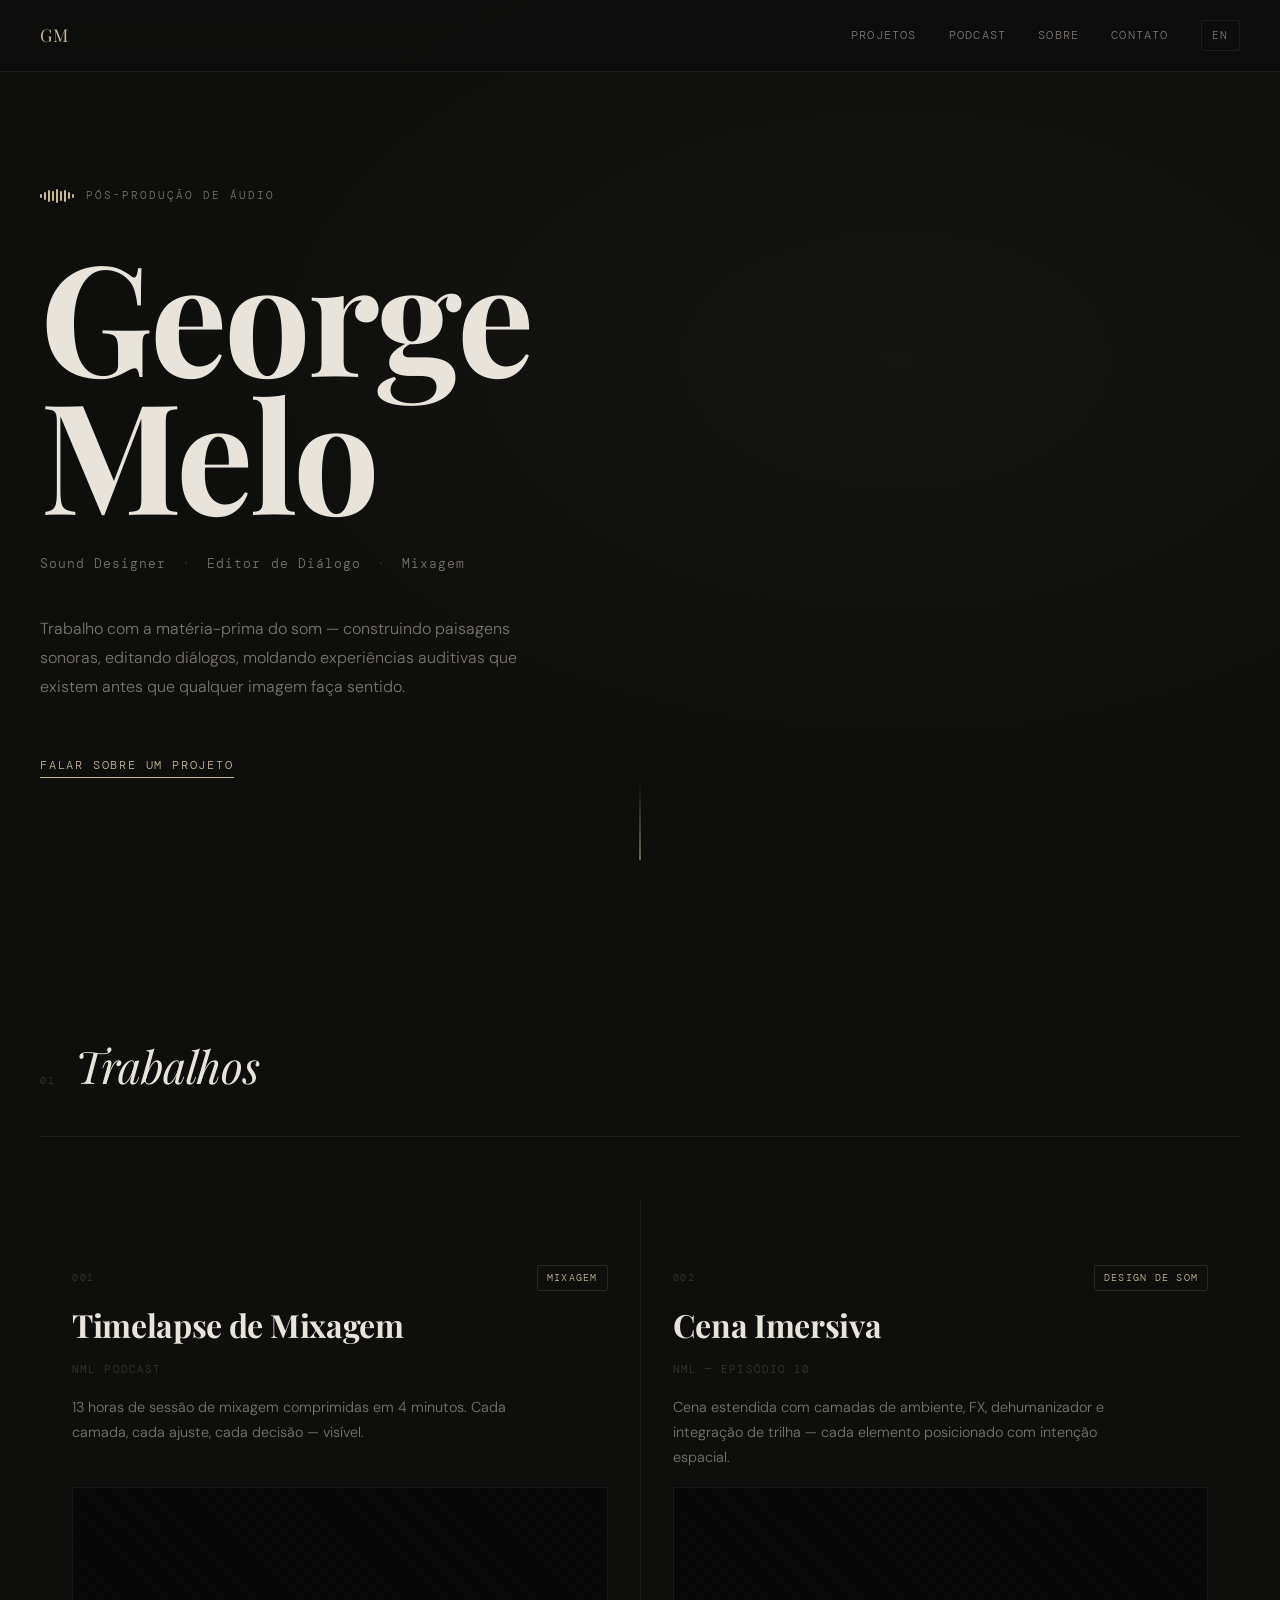
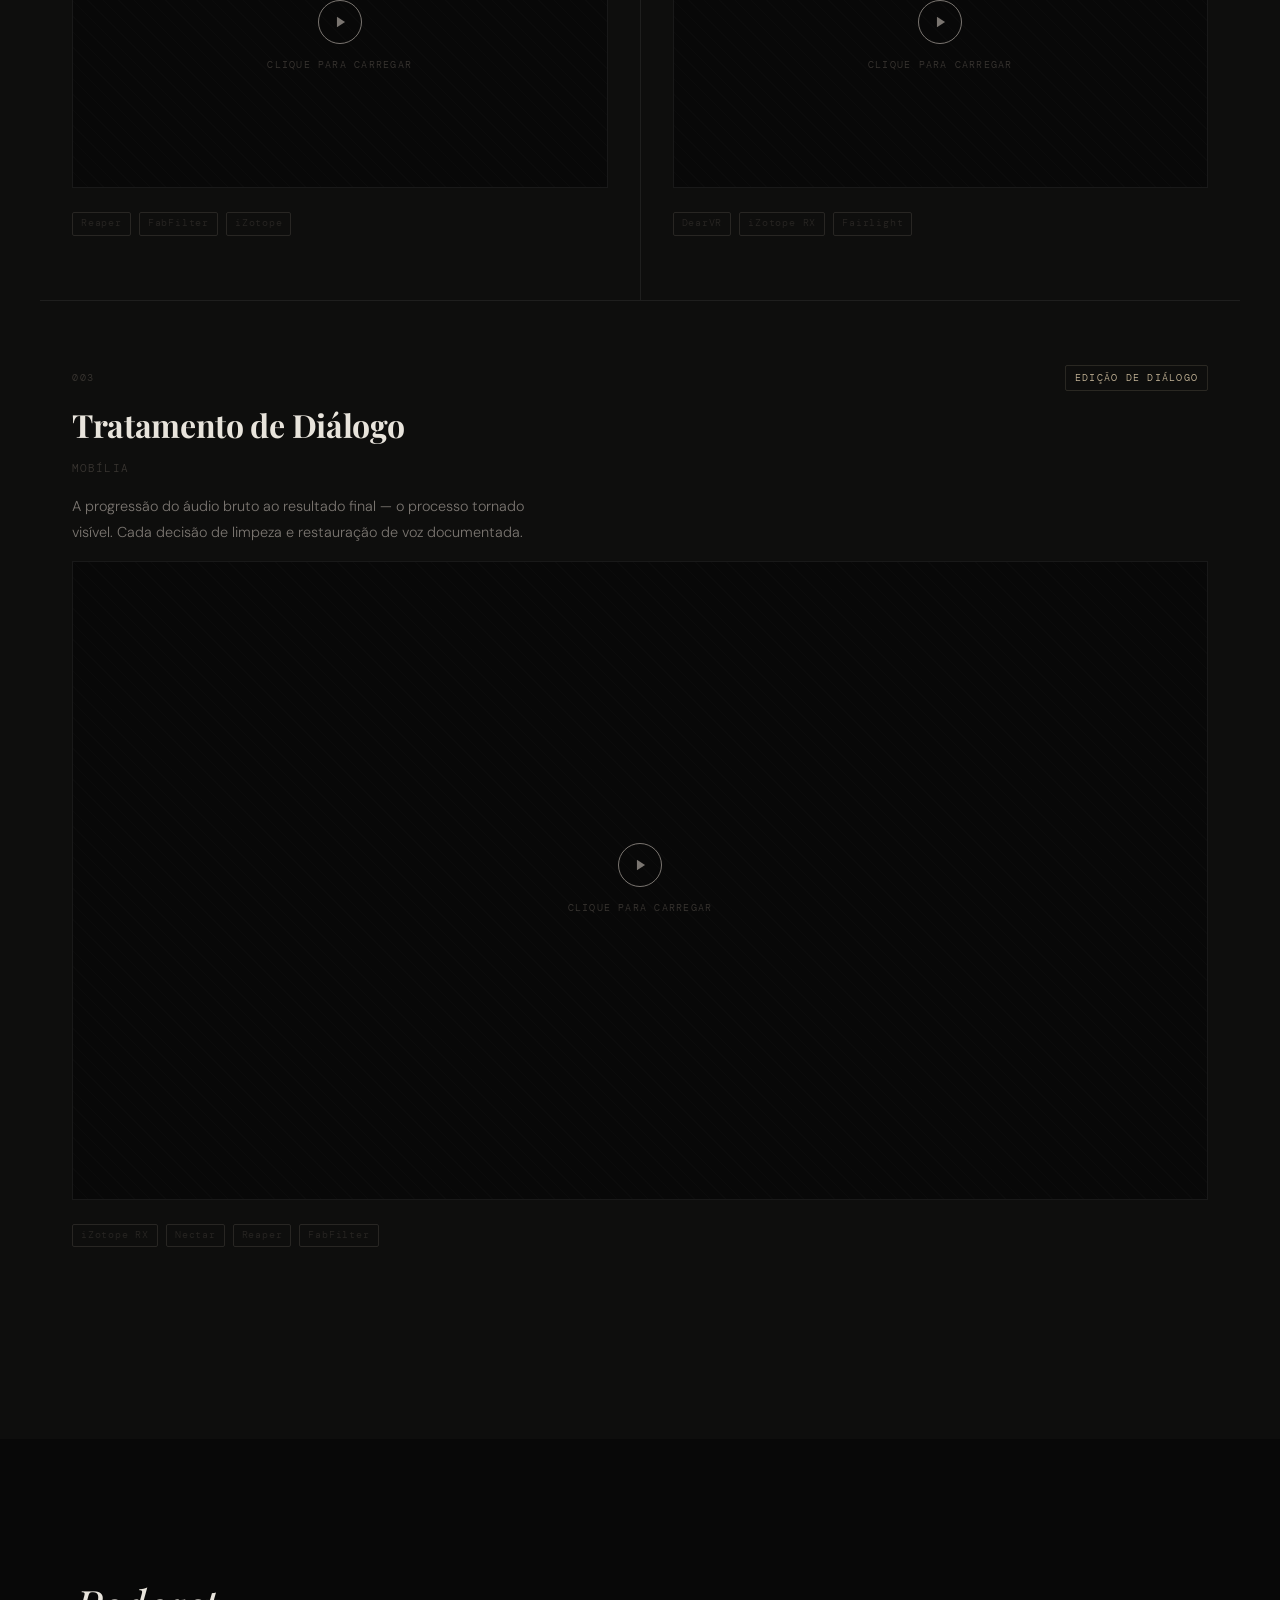
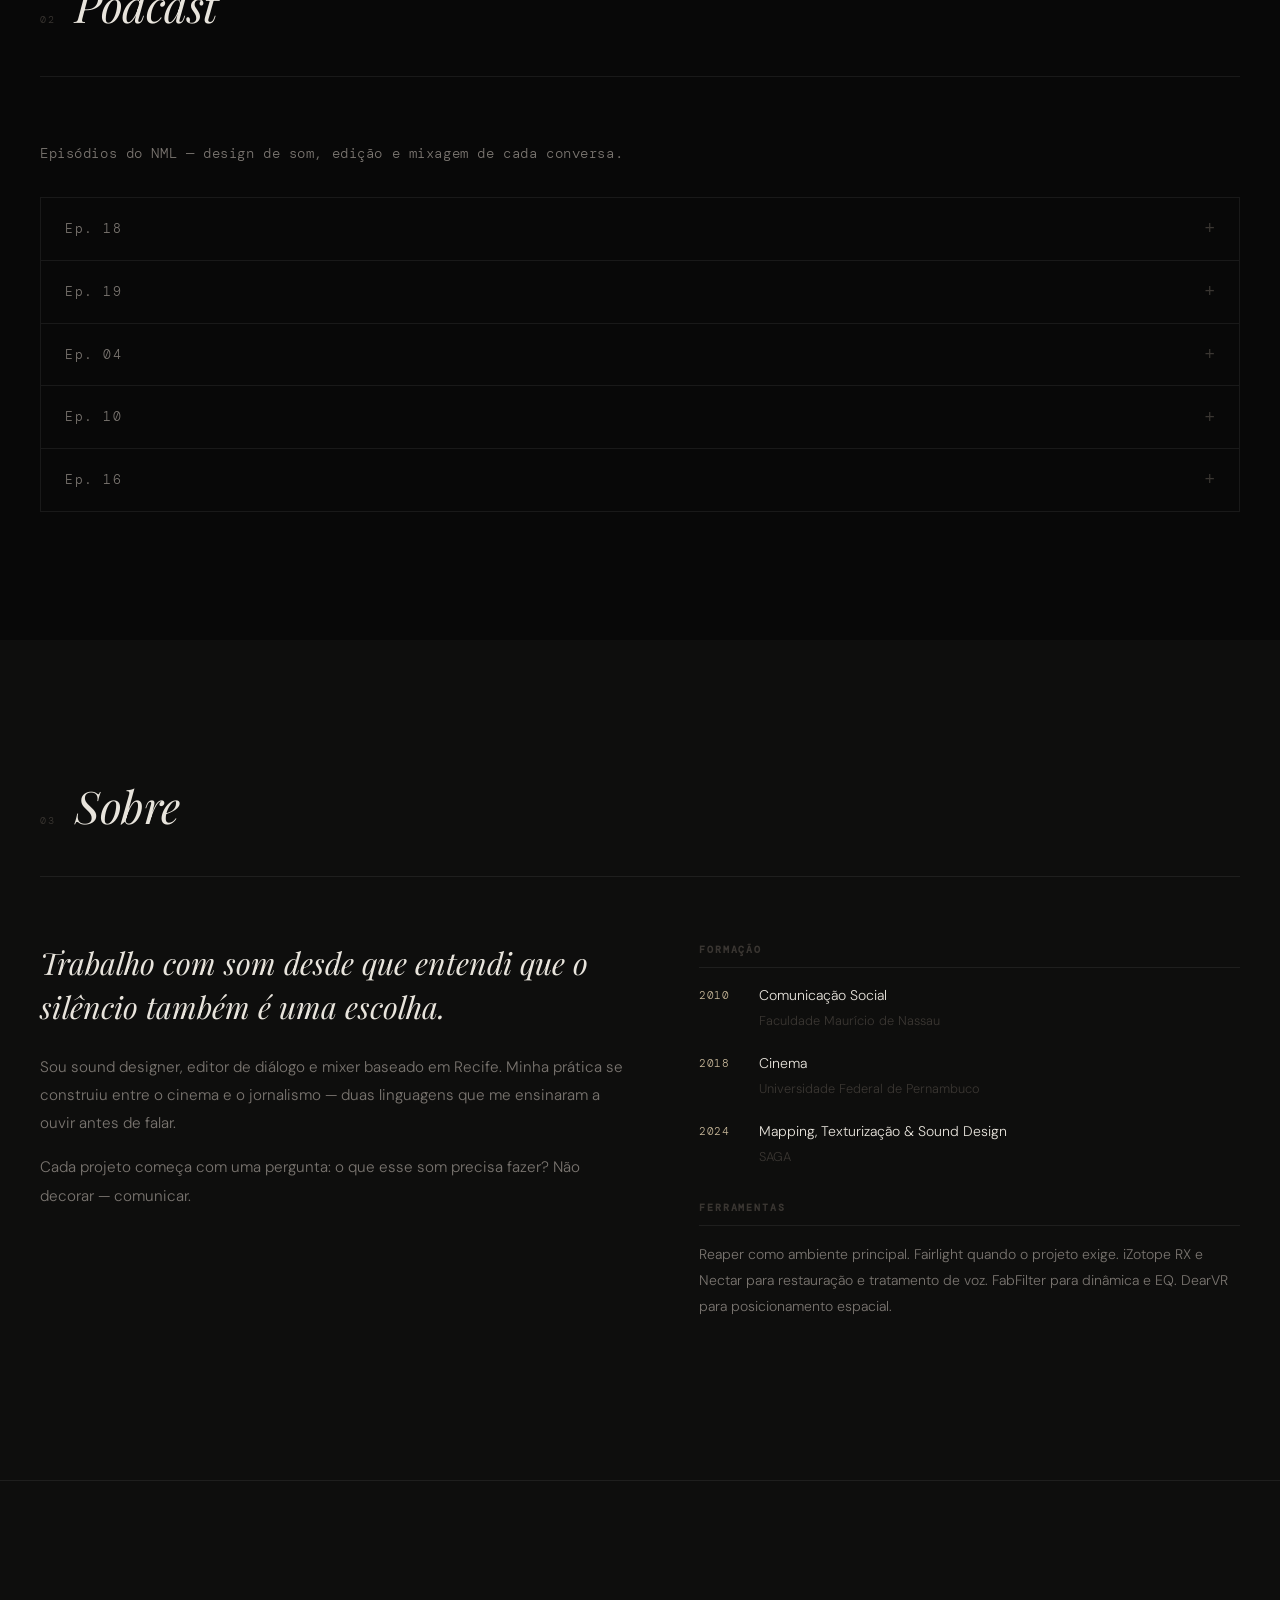
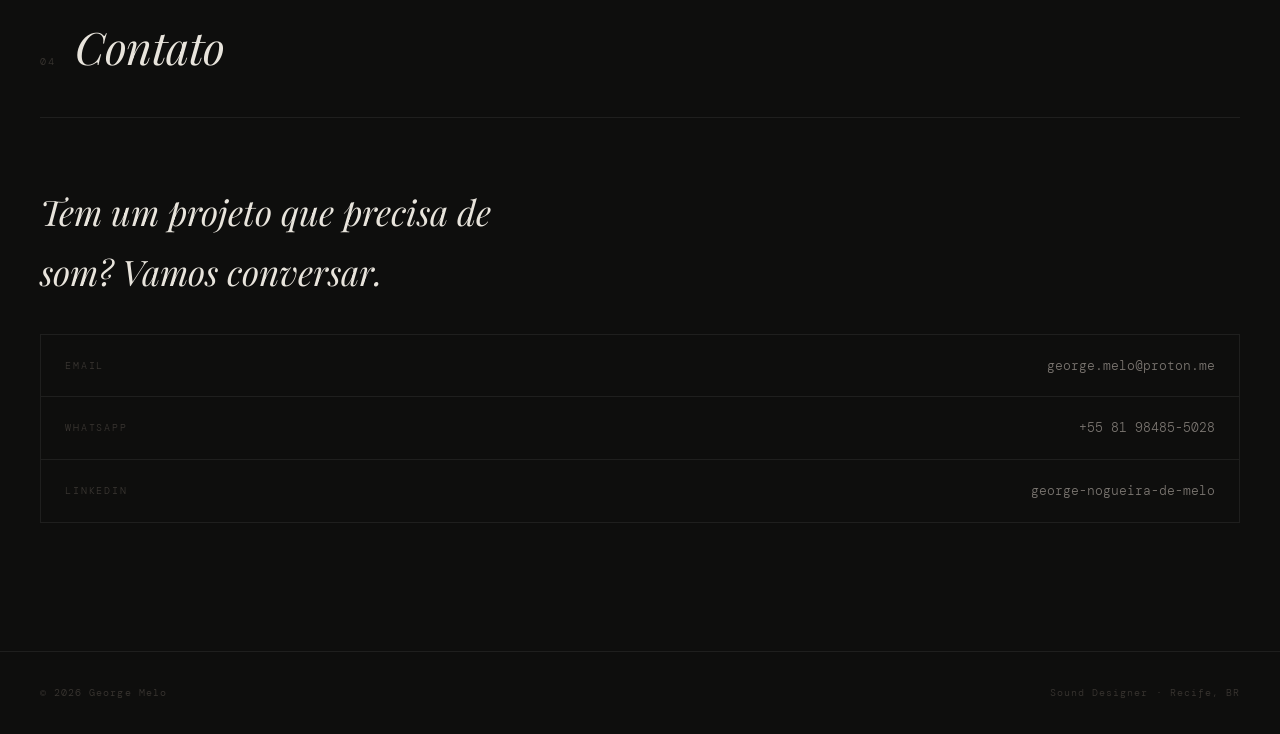
==== index.html @ 4bc76beb "Add files via upload" ====
<!DOCTYPE html>
<html lang="pt-BR">
<head>
  <meta charset="UTF-8" />
  <meta name="viewport" content="width=device-width, initial-scale=1.0" />
  <title>George Melo — Sound Designer</title>
  <meta name="description" content="George Melo — Sound Designer, Dialogue Editor & Mixer especializado em pós-produção de áudio." />
  <link rel="preconnect" href="https://fonts.googleapis.com" />
  <link rel="preconnect" href="https://fonts.gstatic.com" crossorigin />
  <link href="https://fonts.googleapis.com/css2?family=Playfair+Display:ital,wght@0,400;0,700;1,400&family=DM+Mono:wght@300;400&family=DM+Sans:ital,wght@0,300;0,400;1,300&display=swap" rel="stylesheet" />
  <link rel="stylesheet" href="styles.css" />
</head>
<body>

  <!-- NAV -->
  <nav class="nav">
    <span class="nav-logo">GM</span>
    <div class="nav-right">
      <a href="#projetos" class="nav-link" data-pt="Projetos" data-en="Work">Projetos</a>
      <a href="#podcast" class="nav-link" data-pt="Podcast" data-en="Podcast">Podcast</a>
      <a href="#sobre" class="nav-link" data-pt="Sobre" data-en="About">Sobre</a>
      <a href="#contato" class="nav-link" data-pt="Contato" data-en="Contact">Contato</a>
      <button class="lang-toggle" id="langToggle" aria-label="Toggle language">EN</button>
    </div>
  </nav>

  <!-- HERO -->
  <section class="hero">
    <div class="hero-inner">
      <div class="hero-label">
        <span class="waveform-icon" aria-hidden="true">
          <span></span><span></span><span></span><span></span><span></span><span></span><span></span><span></span><span></span>
        </span>
        <span data-pt="Pós-produção de áudio" data-en="Audio post-production">Pós-produção de áudio</span>
      </div>
      <h1 class="hero-name">George<br>Melo</h1>
      <div class="hero-roles">
        <span data-pt="Sound Designer" data-en="Sound Designer">Sound Designer</span>
        <span class="divider">·</span>
        <span data-pt="Editor de Diálogo" data-en="Dialogue Editor">Editor de Diálogo</span>
        <span class="divider">·</span>
        <span data-pt="Mixagem" data-en="Mixer">Mixagem</span>
      </div>
      <p class="hero-bio" data-pt="Trabalho com a matéria-prima do som — construindo paisagens sonoras, editando diálogos, moldando experiências auditivas que existem antes que qualquer imagem faça sentido." data-en="I work with the raw material of sound — building soundscapes, editing dialogue, shaping auditory experiences that exist before any image makes sense.">
        Trabalho com a matéria-prima do som — construindo paisagens sonoras, editando diálogos, moldando experiências auditivas que existem antes que qualquer imagem faça sentido.
      </p>
      <a href="#contato" class="hero-cta" data-pt="Falar sobre um projeto" data-en="Talk about a project">Falar sobre um projeto</a>
    </div>
    <div class="hero-scroll-hint" aria-hidden="true">
      <span class="scroll-line"></span>
    </div>
  </section>

  <!-- PROJECTS -->
  <section class="section" id="projetos">
    <div class="section-header">
      <span class="section-num">01</span>
      <h2 class="section-title" data-pt="Trabalhos" data-en="Work">Trabalhos</h2>
    </div>

    <div class="projects-grid">

      <!-- Project 1 -->
      <article class="project">
        <div class="project-meta">
          <span class="project-index">001</span>
          <span class="project-tag" data-pt="Mixagem" data-en="Mixing">Mixagem</span>
        </div>
        <h3 class="project-title" data-pt="Timelapse de Mixagem" data-en="Mixing Timelapse">Timelapse de Mixagem</h3>
        <p class="project-client">NML Podcast</p>
        <p class="project-desc" data-pt="13 horas de sessão de mixagem comprimidas em 4 minutos. Cada camada, cada ajuste, cada decisão — visível." data-en="13 hours of a mixing session compressed into 4 minutes. Every layer, every adjustment, every decision — visible.">
          13 horas de sessão de mixagem comprimidas em 4 minutos. Cada camada, cada ajuste, cada decisão — visível.
        </p>
        <div class="video-trigger" data-src="https://player.vimeo.com/video/989617160?autoplay=1">
          <div class="video-thumb-placeholder">
            <div class="play-icon" aria-label="Reproduzir vídeo">
              <svg viewBox="0 0 24 24" fill="none" xmlns="http://www.w3.org/2000/svg"><polygon points="5,3 19,12 5,21" fill="currentColor"/></svg>
            </div>
            <span class="video-hint" data-pt="Clique para carregar" data-en="Click to load">Clique para carregar</span>
          </div>
        </div>
        <div class="video-embed hidden">
          <iframe src="" width="100%" height="100%" frameborder="0" allow="autoplay; fullscreen; picture-in-picture" allowfullscreen title="Timelapse de Mixagem — NML Podcast"></iframe>
        </div>
        <div class="project-tools">
          <span>Reaper</span><span>FabFilter</span><span>iZotope</span>
        </div>
      </article>

      <!-- Project 2 -->
      <article class="project">
        <div class="project-meta">
          <span class="project-index">002</span>
          <span class="project-tag" data-pt="Design de Som" data-en="Sound Design">Design de Som</span>
        </div>
        <h3 class="project-title" data-pt="Cena Imersiva" data-en="Immersive Scene">Cena Imersiva</h3>
        <p class="project-client">NML — Episódio 10</p>
        <p class="project-desc" data-pt="Cena estendida com camadas de ambiente, FX, dehumanizador e integração de trilha — cada elemento posicionado com intenção espacial." data-en="Extended scene with layers of ambience, FX, dehumanizer and score integration — each element positioned with spatial intention.">
          Cena estendida com camadas de ambiente, FX, dehumanizador e integração de trilha — cada elemento posicionado com intenção espacial.
        </p>
        <div class="video-trigger" data-src="https://player.vimeo.com/video/1186978144?autoplay=1">
          <div class="video-thumb-placeholder">
            <div class="play-icon" aria-label="Reproduzir vídeo">
              <svg viewBox="0 0 24 24" fill="none" xmlns="http://www.w3.org/2000/svg"><polygon points="5,3 19,12 5,21" fill="currentColor"/></svg>
            </div>
            <span class="video-hint" data-pt="Clique para carregar" data-en="Click to load">Clique para carregar</span>
          </div>
        </div>
        <div class="video-embed hidden">
          <iframe src="" width="100%" height="100%" frameborder="0" allow="autoplay; fullscreen; picture-in-picture" allowfullscreen title="Cena Imersiva — NML Ep. 10"></iframe>
        </div>
        <div class="project-tools">
          <span>DearVR</span><span>iZotope RX</span><span>Fairlight</span>
        </div>
      </article>

      <!-- Project 3 -->
      <article class="project project--wide">
        <div class="project-meta">
          <span class="project-index">003</span>
          <span class="project-tag" data-pt="Edição de Diálogo" data-en="Dialogue Editing">Edição de Diálogo</span>
        </div>
        <h3 class="project-title" data-pt="Tratamento de Diálogo" data-en="Dialogue Treatment">Tratamento de Diálogo</h3>
        <p class="project-client">Mobília</p>
        <p class="project-desc" data-pt="A progressão do áudio bruto ao resultado final — o processo tornado visível. Cada decisão de limpeza e restauração de voz documentada." data-en="The progression from raw audio to the final result — the process made visible. Every cleaning and voice restoration decision documented.">
          A progressão do áudio bruto ao resultado final — o processo tornado visível. Cada decisão de limpeza e restauração de voz documentada.
        </p>
        <div class="video-trigger" data-src="https://player.vimeo.com/video/1186978139?autoplay=1">
          <div class="video-thumb-placeholder">
            <div class="play-icon" aria-label="Reproduzir vídeo">
              <svg viewBox="0 0 24 24" fill="none" xmlns="http://www.w3.org/2000/svg"><polygon points="5,3 19,12 5,21" fill="currentColor"/></svg>
            </div>
            <span class="video-hint" data-pt="Clique para carregar" data-en="Click to load">Clique para carregar</span>
          </div>
        </div>
        <div class="video-embed hidden">
          <iframe src="" width="100%" height="100%" frameborder="0" allow="autoplay; fullscreen; picture-in-picture" allowfullscreen title="Tratamento de Diálogo — Mobília"></iframe>
        </div>
        <div class="project-tools">
          <span>iZotope RX</span><span>Nectar</span><span>Reaper</span><span>FabFilter</span>
        </div>
      </article>

    </div>
  </section>

  <!-- PODCAST -->
  <section class="section section--dark" id="podcast">
    <div class="section-header">
      <span class="section-num">02</span>
      <h2 class="section-title" data-pt="Podcast" data-en="Podcast">Podcast</h2>
    </div>
    <p class="section-intro" data-pt="Episódios do NML — design de som, edição e mixagem de cada conversa." data-en="NML episodes — sound design, editing and mixing of each conversation.">
      Episódios do NML — design de som, edição e mixagem de cada conversa.
    </p>

    <div class="podcast-list">

      <div class="podcast-item">
        <div class="podcast-header" aria-expanded="false" role="button" tabindex="0">
          <div class="podcast-info">
            <span class="podcast-num">Ep. 18</span>
            <span class="podcast-arrow" aria-hidden="true">+</span>
          </div>
        </div>
        <div class="podcast-player" aria-hidden="true">
          <iframe style="border-radius:12px" src="https://open.spotify.com/embed/episode/7v37Azx0YZOzwY3ZMUkgqJ" width="100%" height="152" frameBorder="0" allowfullscreen="" allow="autoplay; clipboard-write; encrypted-media; fullscreen; picture-in-picture" loading="lazy"></iframe>
        </div>
      </div>

      <div class="podcast-item">
        <div class="podcast-header" aria-expanded="false" role="button" tabindex="0">
          <div class="podcast-info">
            <span class="podcast-num">Ep. 19</span>
            <span class="podcast-arrow" aria-hidden="true">+</span>
          </div>
        </div>
        <div class="podcast-player" aria-hidden="true">
          <iframe style="border-radius:12px" src="https://open.spotify.com/embed/episode/5BUpVxiwVRlsMdhxe8S7I6" width="100%" height="152" frameBorder="0" allowfullscreen="" allow="autoplay; clipboard-write; encrypted-media; fullscreen; picture-in-picture" loading="lazy"></iframe>
        </div>
      </div>

      <div class="podcast-item">
        <div class="podcast-header" aria-expanded="false" role="button" tabindex="0">
          <div class="podcast-info">
            <span class="podcast-num">Ep. 04</span>
            <span class="podcast-arrow" aria-hidden="true">+</span>
          </div>
        </div>
        <div class="podcast-player" aria-hidden="true">
          <iframe style="border-radius:12px" src="https://open.spotify.com/embed/episode/6XPq3MjhQQ6Ggx3zyJfv5a" width="100%" height="152" frameBorder="0" allowfullscreen="" allow="autoplay; clipboard-write; encrypted-media; fullscreen; picture-in-picture" loading="lazy"></iframe>
        </div>
      </div>

      <div class="podcast-item">
        <div class="podcast-header" aria-expanded="false" role="button" tabindex="0">
          <div class="podcast-info">
            <span class="podcast-num">Ep. 10</span>
            <span class="podcast-arrow" aria-hidden="true">+</span>
          </div>
        </div>
        <div class="podcast-player" aria-hidden="true">
          <iframe style="border-radius:12px" src="https://open.spotify.com/embed/episode/1GruVCiB3ov61nTpC6R1aq" width="100%" height="152" frameBorder="0" allowfullscreen="" allow="autoplay; clipboard-write; encrypted-media; fullscreen; picture-in-picture" loading="lazy"></iframe>
        </div>
      </div>

      <div class="podcast-item">
        <div class="podcast-header" aria-expanded="false" role="button" tabindex="0">
          <div class="podcast-info">
            <span class="podcast-num">Ep. 16</span>
            <span class="podcast-arrow" aria-hidden="true">+</span>
          </div>
        </div>
        <div class="podcast-player" aria-hidden="true">
          <iframe style="border-radius:12px" src="https://open.spotify.com/embed/episode/0O3COQrmfVcECfe2mvMOZe" width="100%" height="152" frameBorder="0" allowfullscreen="" allow="autoplay; clipboard-write; encrypted-media; fullscreen; picture-in-picture" loading="lazy"></iframe>
        </div>
      </div>

    </div>
  </section>

  <!-- ABOUT -->
  <section class="section" id="sobre">
    <div class="section-header">
      <span class="section-num">03</span>
      <h2 class="section-title" data-pt="Sobre" data-en="About">Sobre</h2>
    </div>

    <div class="about-grid">
      <div class="about-text">
        <p class="about-lead" data-pt="Trabalho com som desde que entendi que o silêncio também é uma escolha." data-en="I've worked with sound since I understood that silence is also a choice.">
          Trabalho com som desde que entendi que o silêncio também é uma escolha.
        </p>
        <p data-pt="Sou sound designer, editor de diálogo e mixer baseado em Recife. Minha prática se construiu entre o cinema e o jornalismo — duas linguagens que me ensinaram a ouvir antes de falar." data-en="I'm a sound designer, dialogue editor and mixer based in Recife. My practice was built between cinema and journalism — two languages that taught me to listen before speaking.">
          Sou sound designer, editor de diálogo e mixer baseado em Recife. Minha prática se construiu entre o cinema e o jornalismo — duas linguagens que me ensinaram a ouvir antes de falar.
        </p>
        <p data-pt="Cada projeto começa com uma pergunta: o que esse som precisa fazer? Não decorar — comunicar." data-en="Every project starts with a question: what does this sound need to do? Not decorate — communicate.">
          Cada projeto começa com uma pergunta: o que esse som precisa fazer? Não decorar — comunicar.
        </p>
      </div>

      <div class="about-details">
        <div class="about-block">
          <h4 class="about-block-title" data-pt="Formação" data-en="Education">Formação</h4>
          <ul class="edu-list">
            <li>
              <span class="edu-year">2010</span>
              <span>
                <span data-pt="Comunicação Social" data-en="Social Communication">Comunicação Social</span><br>
                <span class="edu-school">Faculdade Maurício de Nassau</span>
              </span>
            </li>
            <li>
              <span class="edu-year">2018</span>
              <span>
                <span data-pt="Cinema" data-en="Cinema">Cinema</span><br>
                <span class="edu-school">Universidade Federal de Pernambuco</span>
              </span>
            </li>
            <li>
              <span class="edu-year">2024</span>
              <span>
                <span data-pt="Mapping, Texturização & Sound Design" data-en="Mapping, Texturing & Sound Design">Mapping, Texturização & Sound Design</span><br>
                <span class="edu-school">SAGA</span>
              </span>
            </li>
          </ul>
        </div>

        <div class="about-block">
          <h4 class="about-block-title" data-pt="Ferramentas" data-en="Tools">Ferramentas</h4>
          <div class="tools-prose" data-pt="Reaper como ambiente principal. Fairlight quando o projeto exige. iZotope RX e Nectar para restauração e tratamento de voz. FabFilter para dinâmica e EQ. DearVR para posicionamento espacial." data-en="Reaper as primary environment. Fairlight when the project demands it. iZotope RX and Nectar for restoration and voice treatment. FabFilter for dynamics and EQ. DearVR for spatial positioning.">
            Reaper como ambiente principal. Fairlight quando o projeto exige. iZotope RX e Nectar para restauração e tratamento de voz. FabFilter para dinâmica e EQ. DearVR para posicionamento espacial.
          </div>
        </div>
      </div>
    </div>
  </section>

  <!-- CONTACT -->
  <section class="section section--contact" id="contato">
    <div class="section-header">
      <span class="section-num">04</span>
      <h2 class="section-title" data-pt="Contato" data-en="Contact">Contato</h2>
    </div>

    <div class="contact-inner">
      <p class="contact-lead" data-pt="Tem um projeto que precisa de som? Vamos conversar." data-en="Have a project that needs sound? Let's talk.">
        Tem um projeto que precisa de som? Vamos conversar.
      </p>

      <div class="contact-links">
        <a href="mailto:george.melo@proton.me" class="contact-link">
          <span class="contact-link-label" data-pt="Email" data-en="Email">Email</span>
          <span class="contact-link-value">george.melo@proton.me</span>
        </a>
        <a href="https://wa.me/5581984855028" target="_blank" rel="noopener" class="contact-link contact-link--wa">
          <span class="contact-link-label">WhatsApp</span>
          <span class="contact-link-value">+55 81 98485-5028</span>
        </a>
        <a href="https://www.linkedin.com/in/george-nogueira-de-melo-1a5a78235" target="_blank" rel="noopener" class="contact-link">
          <span class="contact-link-label">LinkedIn</span>
          <span class="contact-link-value">george-nogueira-de-melo</span>
        </a>
      </div>
    </div>
  </section>

  <footer class="footer">
    <span>© <span id="year"></span> George Melo</span>
    <span data-pt="Sound Designer · Recife, BR" data-en="Sound Designer · Recife, BR">Sound Designer · Recife, BR</span>
  </footer>

  <script src="script.js"></script>
</body>
</html>
---- styles.css ----
/* ============================
   CSS VARIABLES & RESET
   ============================ */

:root {
  --bg: #0e0e0d;
  --bg-dark: #080808;
  --surface: #141413;
  --border: rgba(255, 255, 255, 0.07);
  --text: #e8e4dc;
  --text-muted: #7a7570;
  --text-faint: #3a3632;
  --accent: #c8b89a;
  --accent-dim: rgba(200, 184, 154, 0.15);
  --font-display: 'Playfair Display', Georgia, serif;
  --font-body: 'DM Sans', sans-serif;
  --font-mono: 'DM Mono', monospace;
  --space-xs: 0.5rem;
  --space-sm: 1rem;
  --space-md: 2rem;
  --space-lg: 4rem;
  --space-xl: 8rem;
  --max-w: 1200px;
  --ease: cubic-bezier(0.25, 0.46, 0.45, 0.94);
}

*, *::before, *::after {
  box-sizing: border-box;
  margin: 0;
  padding: 0;
}

html {
  scroll-behavior: smooth;
  font-size: 16px;
}

body {
  background-color: var(--bg);
  color: var(--text);
  font-family: var(--font-body);
  font-weight: 300;
  line-height: 1.7;
  -webkit-font-smoothing: antialiased;
  overflow-x: hidden;
}

img { max-width: 100%; display: block; }
a { text-decoration: none; color: inherit; }
ul { list-style: none; }
button { cursor: pointer; background: none; border: none; font: inherit; color: inherit; }

/* ============================
   ANIMATIONS
   ============================ */

@keyframes fadeUp {
  from { opacity: 0; transform: translateY(24px); }
  to   { opacity: 1; transform: translateY(0); }
}

@keyframes pulse {
  0%, 100% { transform: scaleY(0.3); }
  50%       { transform: scaleY(1); }
}

@keyframes lineGrow {
  from { height: 0; }
  to   { height: 80px; }
}

/* ============================
   NAV
   ============================ */

.nav {
  position: fixed;
  top: 0;
  left: 0;
  right: 0;
  z-index: 100;
  display: flex;
  align-items: center;
  justify-content: space-between;
  padding: 1.25rem 2.5rem;
  background: rgba(14, 14, 13, 0.85);
  backdrop-filter: blur(12px);
  border-bottom: 1px solid var(--border);
  transition: all 0.3s var(--ease);
}

.nav-logo {
  font-family: var(--font-display);
  font-size: 1.1rem;
  letter-spacing: 0.05em;
  color: var(--accent);
}

.nav-right {
  display: flex;
  align-items: center;
  gap: 2rem;
}

.nav-link {
  font-family: var(--font-mono);
  font-size: 0.75rem;
  letter-spacing: 0.1em;
  text-transform: uppercase;
  color: var(--text-muted);
  transition: color 0.25s var(--ease);
}

.nav-link:hover {
  color: var(--text);
}

.lang-toggle {
  font-family: var(--font-mono);
  font-size: 0.7rem;
  letter-spacing: 0.12em;
  text-transform: uppercase;
  color: var(--text-muted);
  border: 1px solid var(--border);
  padding: 0.3rem 0.65rem;
  border-radius: 2px;
  transition: all 0.25s var(--ease);
}

.lang-toggle:hover {
  color: var(--accent);
  border-color: var(--accent);
}

/* ============================
   HERO
   ============================ */

.hero {
  min-height: 100vh;
  display: flex;
  flex-direction: column;
  justify-content: center;
  padding: 8rem 2.5rem 4rem;
  position: relative;
  overflow: hidden;
}

.hero::before {
  content: '';
  position: absolute;
  top: 0; left: 0; right: 0; bottom: 0;
  background: radial-gradient(ellipse at 70% 40%, rgba(200, 184, 154, 0.04) 0%, transparent 60%);
  pointer-events: none;
}

.hero-inner {
  max-width: var(--max-w);
  margin: 0 auto;
  width: 100%;
  animation: fadeUp 0.9s var(--ease) both;
}

.hero-label {
  display: flex;
  align-items: center;
  gap: 0.75rem;
  font-family: var(--font-mono);
  font-size: 0.7rem;
  letter-spacing: 0.18em;
  text-transform: uppercase;
  color: var(--text-muted);
  margin-bottom: 2.5rem;
  animation: fadeUp 0.9s var(--ease) 0.1s both;
}

/* Waveform decoration */
.waveform-icon {
  display: flex;
  align-items: center;
  gap: 2px;
  height: 14px;
}

.waveform-icon span {
  display: block;
  width: 2px;
  background: var(--accent);
  border-radius: 1px;
  animation: pulse 1.6s ease-in-out infinite;
}
.waveform-icon span:nth-child(1) { height: 4px;  animation-delay: 0s; }
.waveform-icon span:nth-child(2) { height: 8px;  animation-delay: 0.15s; }
.waveform-icon span:nth-child(3) { height: 12px; animation-delay: 0.3s; }
.waveform-icon span:nth-child(4) { height: 10px; animation-delay: 0.45s; }
.waveform-icon span:nth-child(5) { height: 14px; animation-delay: 0.6s; }
.waveform-icon span:nth-child(6) { height: 10px; animation-delay: 0.75s; }
.waveform-icon span:nth-child(7) { height: 12px; animation-delay: 0.9s; }
.waveform-icon span:nth-child(8) { height: 7px;  animation-delay: 1.05s; }
.waveform-icon span:nth-child(9) { height: 4px;  animation-delay: 1.2s; }

.hero-name {
  font-family: var(--font-display);
  font-size: clamp(4rem, 12vw, 10rem);
  font-weight: 700;
  line-height: 0.9;
  letter-spacing: -0.02em;
  color: var(--text);
  margin-bottom: 2rem;
  animation: fadeUp 0.9s var(--ease) 0.2s both;
}

.hero-roles {
  display: flex;
  align-items: center;
  flex-wrap: wrap;
  gap: 0.5rem 1rem;
  font-family: var(--font-mono);
  font-size: 0.8rem;
  letter-spacing: 0.08em;
  color: var(--text-muted);
  margin-bottom: 2.5rem;
  animation: fadeUp 0.9s var(--ease) 0.35s both;
}

.divider {
  color: var(--text-faint);
}

.hero-bio {
  max-width: 520px;
  font-size: 1rem;
  color: var(--text-muted);
  line-height: 1.8;
  margin-bottom: 3rem;
  animation: fadeUp 0.9s var(--ease) 0.45s both;
}

.hero-cta {
  display: inline-block;
  font-family: var(--font-mono);
  font-size: 0.75rem;
  letter-spacing: 0.15em;
  text-transform: uppercase;
  color: var(--accent);
  border-bottom: 1px solid var(--accent);
  padding-bottom: 2px;
  transition: opacity 0.25s var(--ease);
  animation: fadeUp 0.9s var(--ease) 0.55s both;
}

.hero-cta:hover {
  opacity: 0.65;
}

.hero-scroll-hint {
  position: absolute;
  bottom: 2.5rem;
  left: 50%;
  transform: translateX(-50%);
  display: flex;
  justify-content: center;
}

.scroll-line {
  display: block;
  width: 1px;
  background: linear-gradient(to bottom, transparent, var(--accent));
  animation: lineGrow 1.2s var(--ease) 1s both;
}

/* ============================
   SECTION BASE
   ============================ */

.section {
  padding: var(--space-xl) 2.5rem;
  max-width: calc(var(--max-w) + 5rem);
  margin: 0 auto;
}

.section--dark {
  background: var(--bg-dark);
  max-width: 100%;
  padding: var(--space-xl) 2.5rem;
}

.section--dark > * {
  max-width: var(--max-w);
  margin-left: auto;
  margin-right: auto;
}

.section--dark .section-header,
.section--dark .section-intro,
.section--dark .podcast-list {
  max-width: var(--max-w);
  margin-left: auto;
  margin-right: auto;
}

.section-header {
  display: flex;
  align-items: baseline;
  gap: 1.25rem;
  margin-bottom: var(--space-lg);
  border-bottom: 1px solid var(--border);
  padding-bottom: var(--space-md);
}

.section-num {
  font-family: var(--font-mono);
  font-size: 0.65rem;
  color: var(--text-faint);
  letter-spacing: 0.15em;
}

.section-title {
  font-family: var(--font-display);
  font-size: clamp(1.8rem, 4vw, 2.8rem);
  font-weight: 400;
  font-style: italic;
  letter-spacing: -0.01em;
}

.section-intro {
  font-size: 0.9rem;
  color: var(--text-muted);
  margin-bottom: var(--space-md);
  font-family: var(--font-mono);
  letter-spacing: 0.04em;
}

/* ============================
   PROJECTS
   ============================ */

.projects-grid {
  display: grid;
  grid-template-columns: 1fr 1fr;
  gap: 1px;
  background: var(--border);
}

.project {
  background: var(--bg);
  padding: var(--space-lg) var(--space-md);
  display: flex;
  flex-direction: column;
  gap: 1rem;
  transition: background 0.3s var(--ease);
}

.project:hover {
  background: var(--surface);
}

.project--wide {
  grid-column: 1 / -1;
}

.project-meta {
  display: flex;
  align-items: center;
  justify-content: space-between;
}

.project-index {
  font-family: var(--font-mono);
  font-size: 0.65rem;
  color: var(--text-faint);
  letter-spacing: 0.15em;
}

.project-tag {
  font-family: var(--font-mono);
  font-size: 0.65rem;
  letter-spacing: 0.12em;
  text-transform: uppercase;
  color: var(--accent);
  border: 1px solid var(--accent-dim);
  padding: 0.2rem 0.55rem;
  border-radius: 2px;
}

.project-title {
  font-family: var(--font-display);
  font-size: clamp(1.4rem, 3vw, 2rem);
  font-weight: 700;
  line-height: 1.15;
  letter-spacing: -0.01em;
}

.project-client {
  font-family: var(--font-mono);
  font-size: 0.7rem;
  color: var(--text-faint);
  letter-spacing: 0.1em;
  text-transform: uppercase;
}

.project-desc {
  font-size: 0.9rem;
  color: var(--text-muted);
  line-height: 1.75;
  max-width: 460px;
}

/* Video embed area */
.video-trigger {
  margin-top: auto;
  cursor: pointer;
}

.video-thumb-placeholder {
  position: relative;
  width: 100%;
  aspect-ratio: 16/9;
  background: var(--bg-dark);
  border: 1px solid var(--border);
  display: flex;
  flex-direction: column;
  align-items: center;
  justify-content: center;
  gap: 0.75rem;
  transition: border-color 0.25s var(--ease);
  overflow: hidden;
}

.video-thumb-placeholder::before {
  content: '';
  position: absolute;
  inset: 0;
  background: repeating-linear-gradient(
    45deg,
    transparent,
    transparent 10px,
    rgba(255,255,255,0.01) 10px,
    rgba(255,255,255,0.01) 11px
  );
}

.video-trigger:hover .video-thumb-placeholder {
  border-color: var(--accent);
}

.play-icon {
  width: 44px;
  height: 44px;
  border: 1px solid var(--text-muted);
  border-radius: 50%;
  display: flex;
  align-items: center;
  justify-content: center;
  color: var(--text-muted);
  transition: all 0.25s var(--ease);
}

.play-icon svg {
  width: 14px;
  height: 14px;
  margin-left: 2px;
}

.video-trigger:hover .play-icon {
  border-color: var(--accent);
  color: var(--accent);
}

.video-hint {
  font-family: var(--font-mono);
  font-size: 0.65rem;
  letter-spacing: 0.12em;
  text-transform: uppercase;
  color: var(--text-faint);
}

.video-embed {
  width: 100%;
  aspect-ratio: 16/9;
  background: #000;
}

.video-embed iframe {
  width: 100%;
  height: 100%;
  border: none;
  display: block;
}

.video-embed.hidden {
  display: none;
}

.project-tools {
  display: flex;
  flex-wrap: wrap;
  gap: 0.5rem;
  margin-top: 0.5rem;
}

.project-tools span {
  font-family: var(--font-mono);
  font-size: 0.62rem;
  letter-spacing: 0.08em;
  color: var(--text-faint);
  border: 1px solid var(--text-faint);
  padding: 0.15rem 0.5rem;
  border-radius: 2px;
  opacity: 0.6;
}

/* ============================
   PODCAST
   ============================ */

.podcast-list {
  display: flex;
  flex-direction: column;
  border: 1px solid var(--border);
}

.podcast-item {
  border-bottom: 1px solid var(--border);
}

.podcast-item:last-child {
  border-bottom: none;
}

.podcast-header {
  padding: 1.25rem 1.5rem;
  display: flex;
  align-items: center;
  cursor: pointer;
  user-select: none;
  transition: background 0.25s var(--ease);
}

.podcast-header:hover {
  background: rgba(255,255,255,0.03);
}

.podcast-info {
  display: flex;
  align-items: center;
  justify-content: space-between;
  width: 100%;
}

.podcast-num {
  font-family: var(--font-mono);
  font-size: 0.8rem;
  letter-spacing: 0.12em;
  color: var(--text-muted);
}

.podcast-arrow {
  font-family: var(--font-mono);
  font-size: 1.2rem;
  color: var(--text-faint);
  transition: transform 0.3s var(--ease), color 0.25s var(--ease);
  line-height: 1;
}

.podcast-item.open .podcast-arrow {
  transform: rotate(45deg);
  color: var(--accent);
}

.podcast-player {
  display: none;
  padding: 0 1.5rem 1.25rem;
}

.podcast-player iframe {
  border: none;
  border-radius: 8px !important;
}

/* ============================
   ABOUT
   ============================ */

.about-grid {
  display: grid;
  grid-template-columns: 1.1fr 1fr;
  gap: var(--space-lg);
  align-items: start;
}

.about-lead {
  font-family: var(--font-display);
  font-size: clamp(1.3rem, 2.5vw, 1.9rem);
  font-style: italic;
  line-height: 1.45;
  color: var(--text);
  margin-bottom: 1.5rem;
}

.about-text p:not(.about-lead) {
  font-size: 0.95rem;
  color: var(--text-muted);
  margin-bottom: 1rem;
  line-height: 1.85;
}

.about-block {
  margin-bottom: var(--space-md);
}

.about-block-title {
  font-family: var(--font-mono);
  font-size: 0.65rem;
  letter-spacing: 0.18em;
  text-transform: uppercase;
  color: var(--text-faint);
  margin-bottom: 1rem;
  border-bottom: 1px solid var(--border);
  padding-bottom: 0.5rem;
}

.edu-list {
  display: flex;
  flex-direction: column;
  gap: 1.25rem;
}

.edu-list li {
  display: flex;
  align-items: flex-start;
  gap: 1.25rem;
  font-size: 0.875rem;
}

.edu-year {
  font-family: var(--font-mono);
  font-size: 0.7rem;
  color: var(--accent);
  letter-spacing: 0.05em;
  min-width: 2.5rem;
  padding-top: 0.15rem;
}

.edu-school {
  display: block;
  color: var(--text-faint);
  font-size: 0.8rem;
  margin-top: 0.15rem;
}

.tools-prose {
  font-size: 0.875rem;
  color: var(--text-muted);
  line-height: 1.85;
}

/* ============================
   CONTACT
   ============================ */

.section--contact {
  border-top: 1px solid var(--border);
}

.contact-inner {
  display: flex;
  flex-direction: column;
  gap: var(--space-md);
}

.contact-lead {
  font-family: var(--font-display);
  font-size: clamp(1.4rem, 3vw, 2.2rem);
  font-style: italic;
  color: var(--text);
  max-width: 500px;
}

.contact-links {
  display: flex;
  flex-direction: column;
  border: 1px solid var(--border);
}

.contact-link {
  display: flex;
  align-items: center;
  justify-content: space-between;
  padding: 1.25rem 1.5rem;
  border-bottom: 1px solid var(--border);
  transition: background 0.25s var(--ease);
}

.contact-link:last-child {
  border-bottom: none;
}

.contact-link:hover {
  background: var(--surface);
}

.contact-link--wa:hover .contact-link-value {
  color: var(--accent);
}

.contact-link-label {
  font-family: var(--font-mono);
  font-size: 0.65rem;
  letter-spacing: 0.18em;
  text-transform: uppercase;
  color: var(--text-faint);
}

.contact-link-value {
  font-size: 0.9rem;
  color: var(--text-muted);
  font-family: var(--font-mono);
  font-size: 0.8rem;
  transition: color 0.25s var(--ease);
}

.contact-link:hover .contact-link-value {
  color: var(--text);
}

/* ============================
   FOOTER
   ============================ */

.footer {
  padding: 2rem 2.5rem;
  border-top: 1px solid var(--border);
  display: flex;
  justify-content: space-between;
  align-items: center;
  font-family: var(--font-mono);
  font-size: 0.65rem;
  letter-spacing: 0.1em;
  color: var(--text-faint);
}

/* ============================
   FADE-IN ON SCROLL
   ============================ */

.fade-in {
  opacity: 0;
  transform: translateY(20px);
  transition: opacity 0.7s var(--ease), transform 0.7s var(--ease);
}

.fade-in.visible {
  opacity: 1;
  transform: translateY(0);
}

/* ============================
   RESPONSIVE
   ============================ */

@media (max-width: 900px) {
  .nav {
    padding: 1rem 1.5rem;
  }

  .nav-right {
    gap: 1.25rem;
  }

  .nav-link {
    display: none;
  }

  .hero {
    padding: 7rem 1.5rem 3rem;
  }

  .section {
    padding: var(--space-lg) 1.5rem;
  }

  .section--dark {
    padding: var(--space-lg) 1.5rem;
  }

  .projects-grid {
    grid-template-columns: 1fr;
  }

  .project--wide {
    grid-column: 1;
  }

  .about-grid {
    grid-template-columns: 1fr;
    gap: var(--space-md);
  }

  .contact-link {
    flex-direction: column;
    align-items: flex-start;
    gap: 0.25rem;
  }

  .footer {
    flex-direction: column;
    gap: 0.5rem;
    text-align: center;
  }
}

@media (max-width: 600px) {
  .hero-name {
    font-size: clamp(3rem, 16vw, 5rem);
  }

  .hero-roles {
    flex-direction: column;
    align-items: flex-start;
  }

  .divider {
    display: none;
  }
}
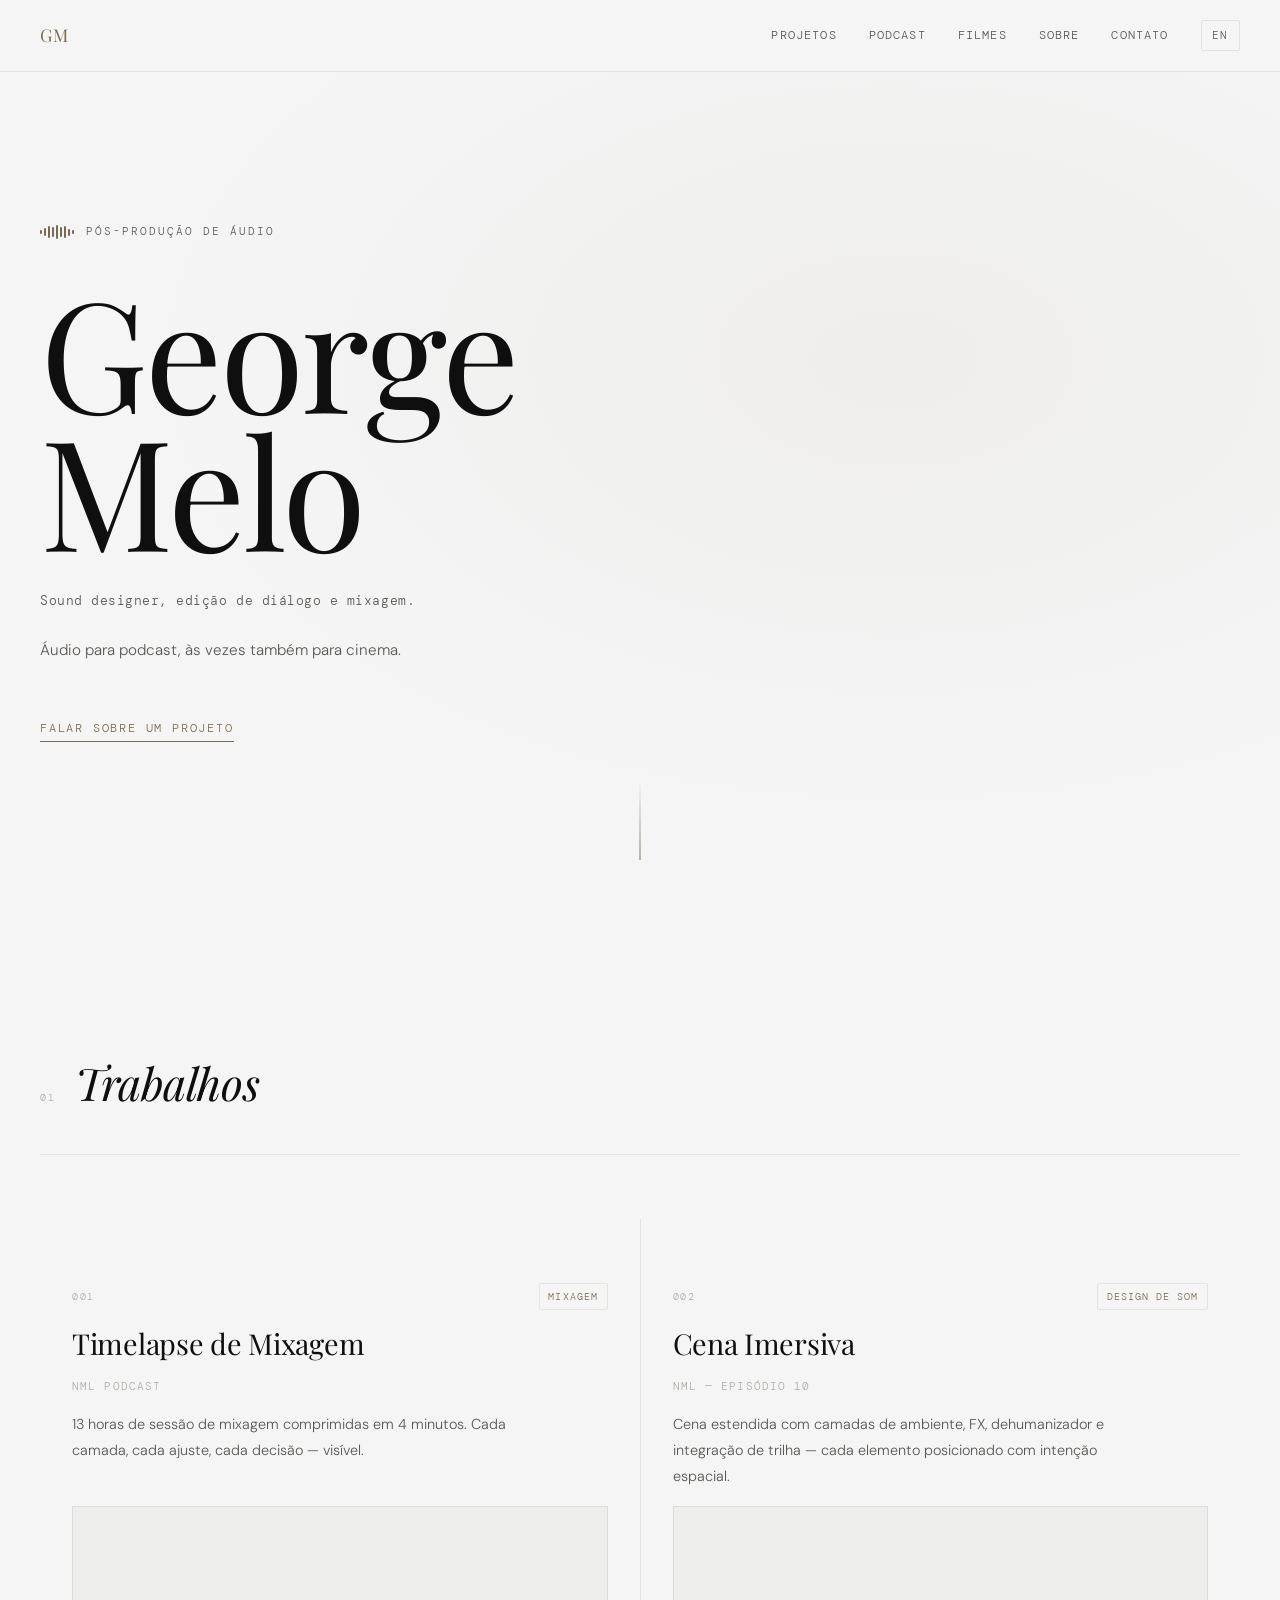
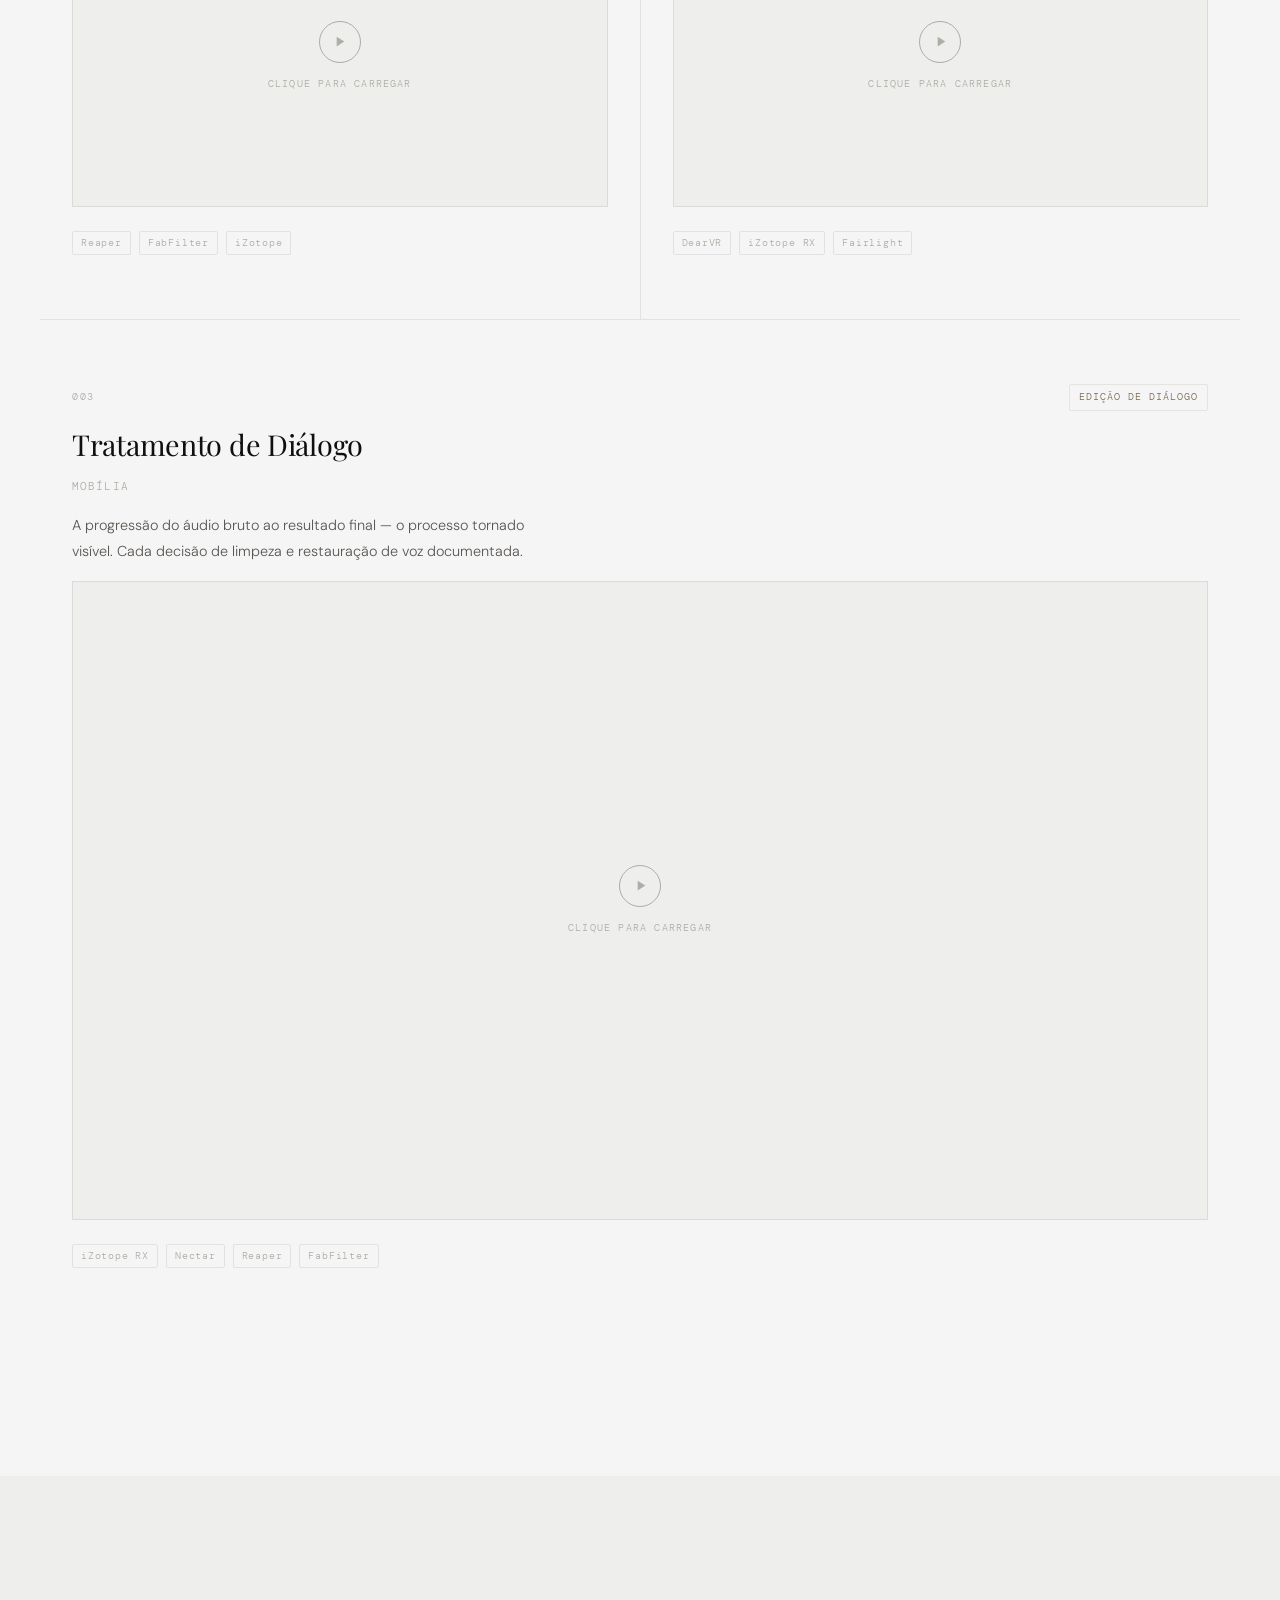
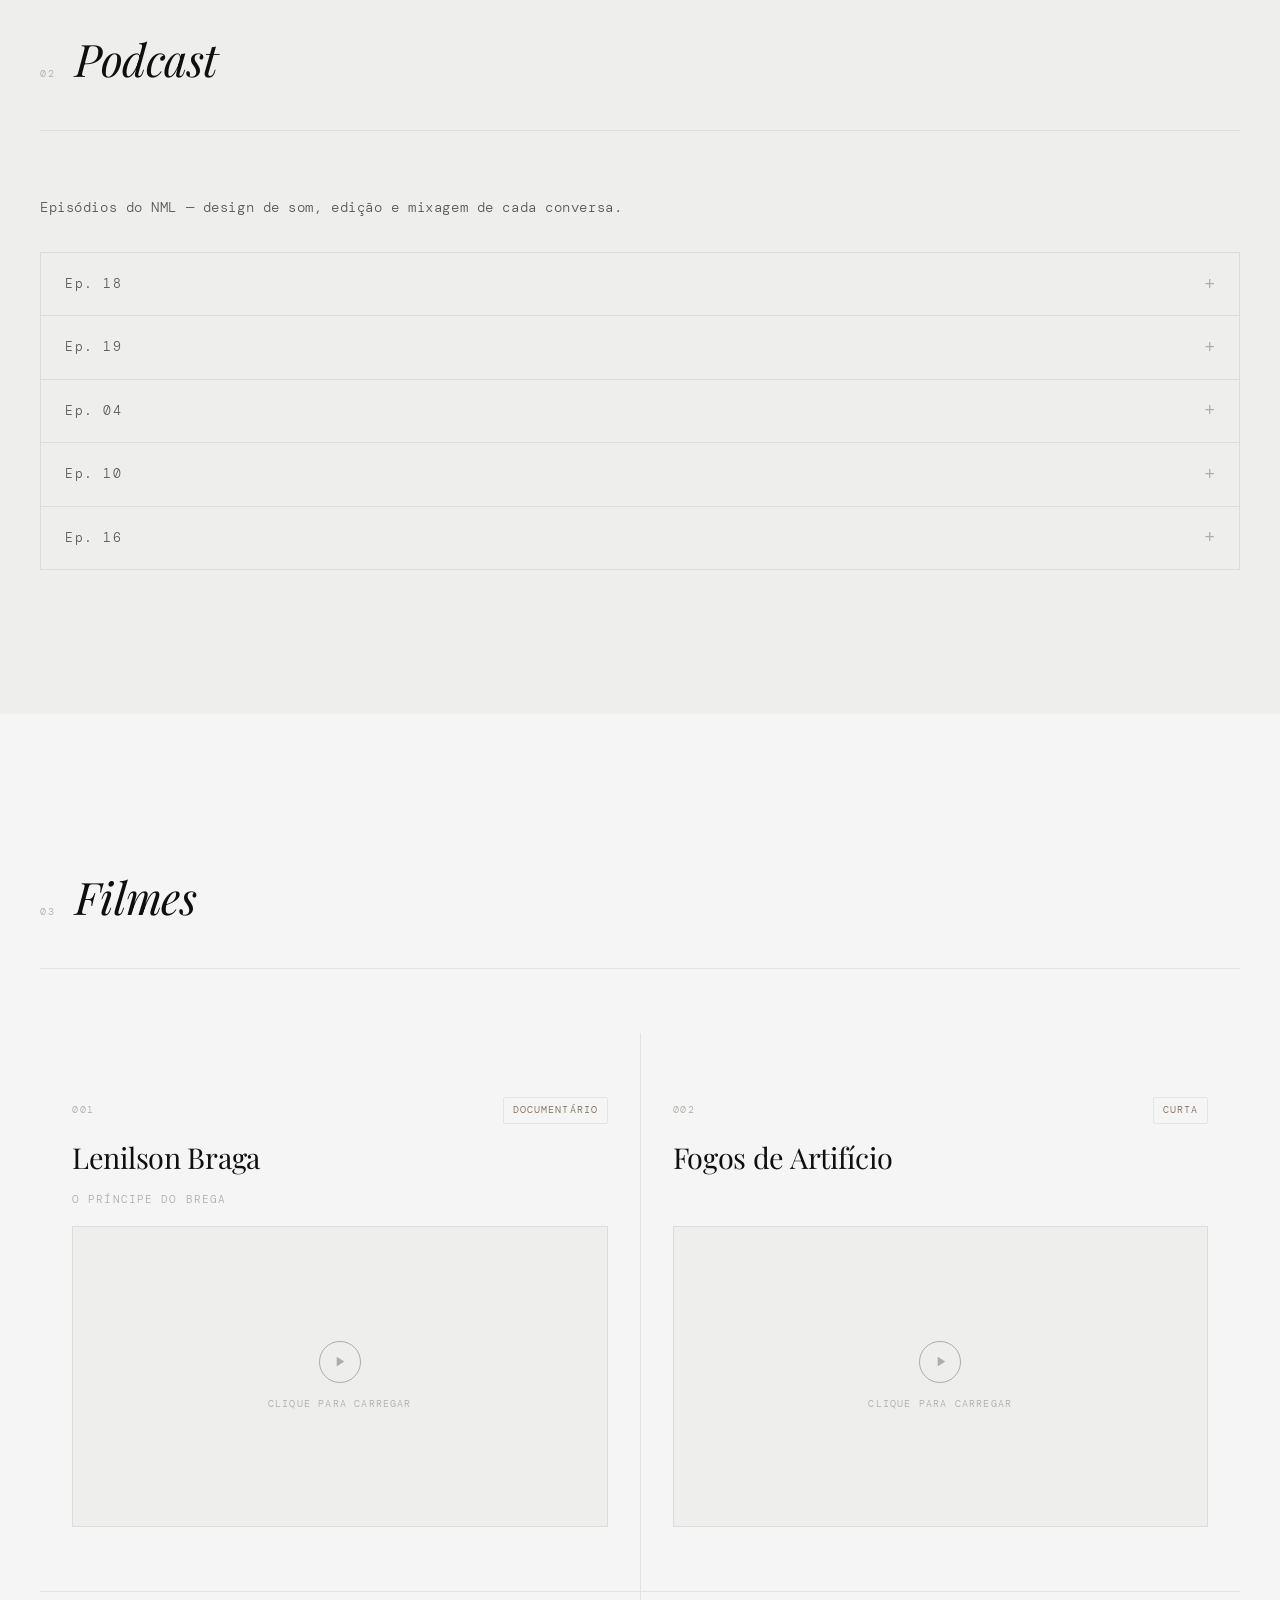
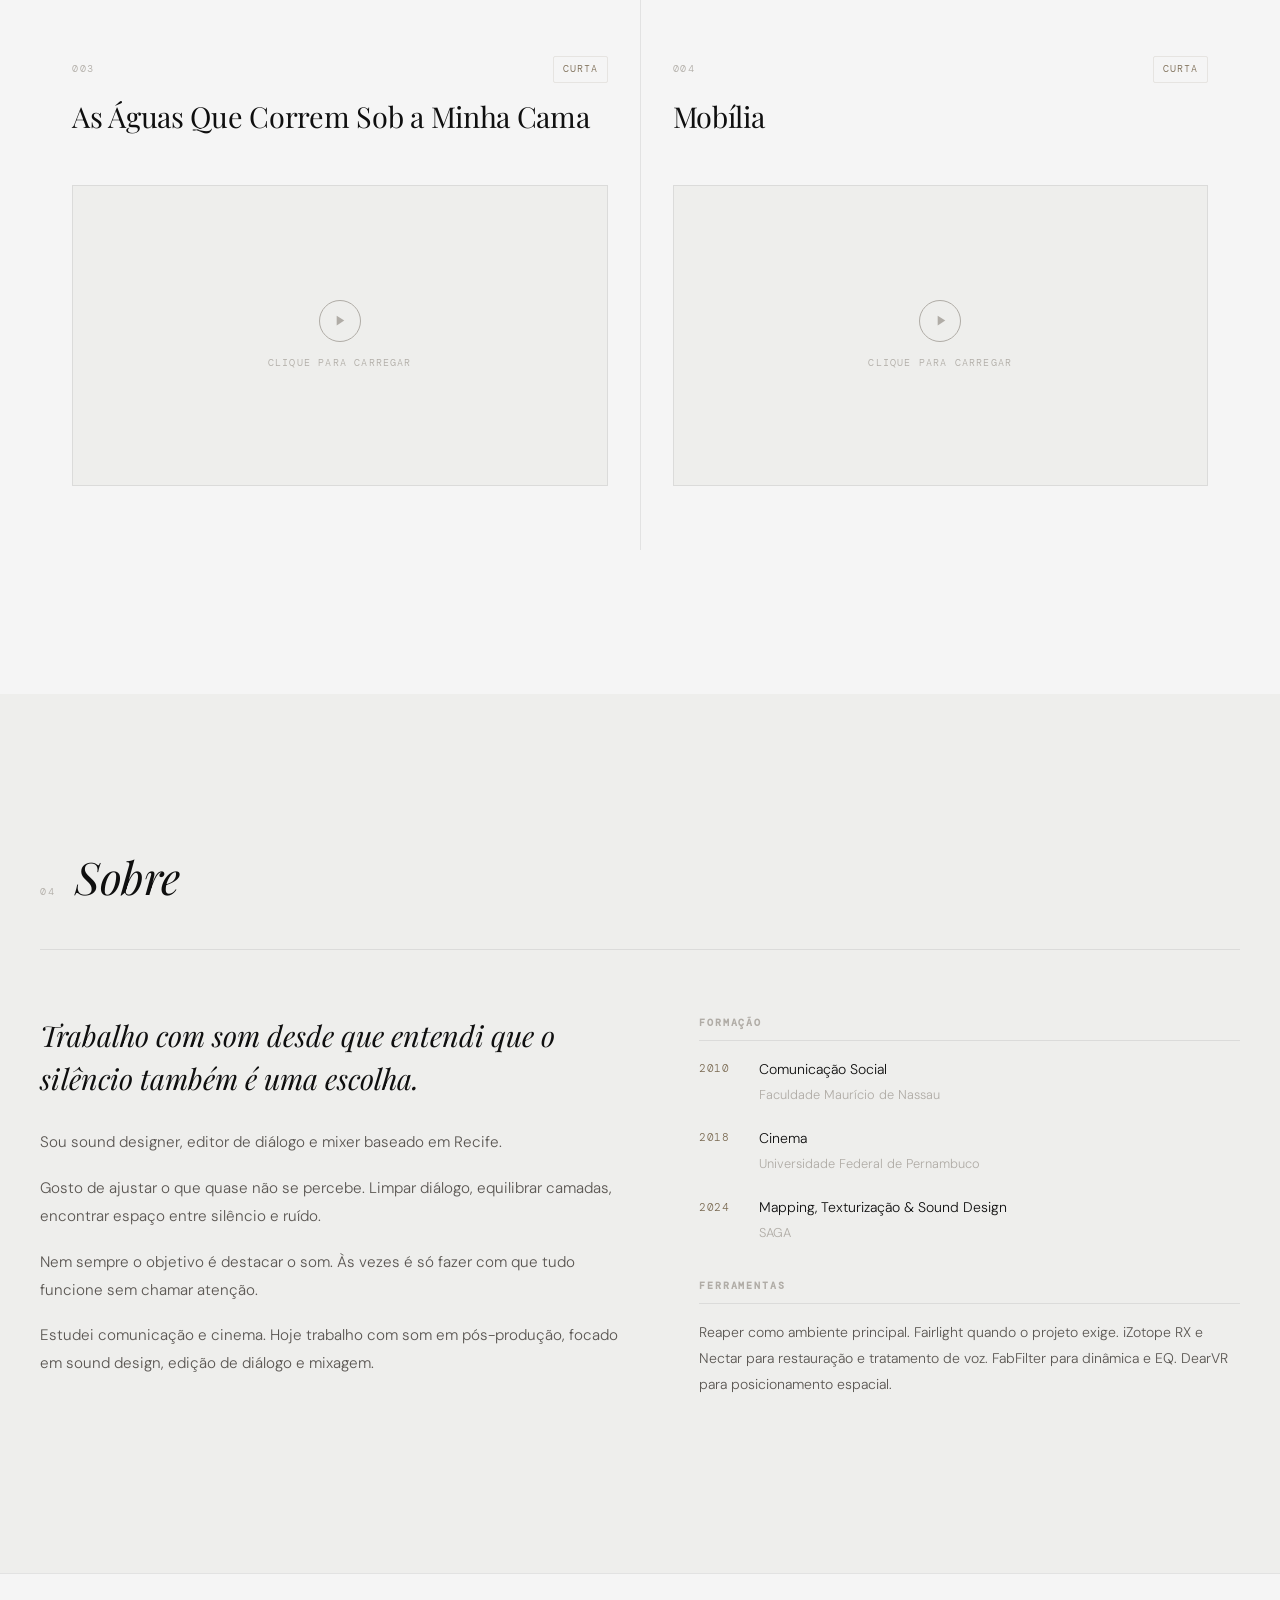
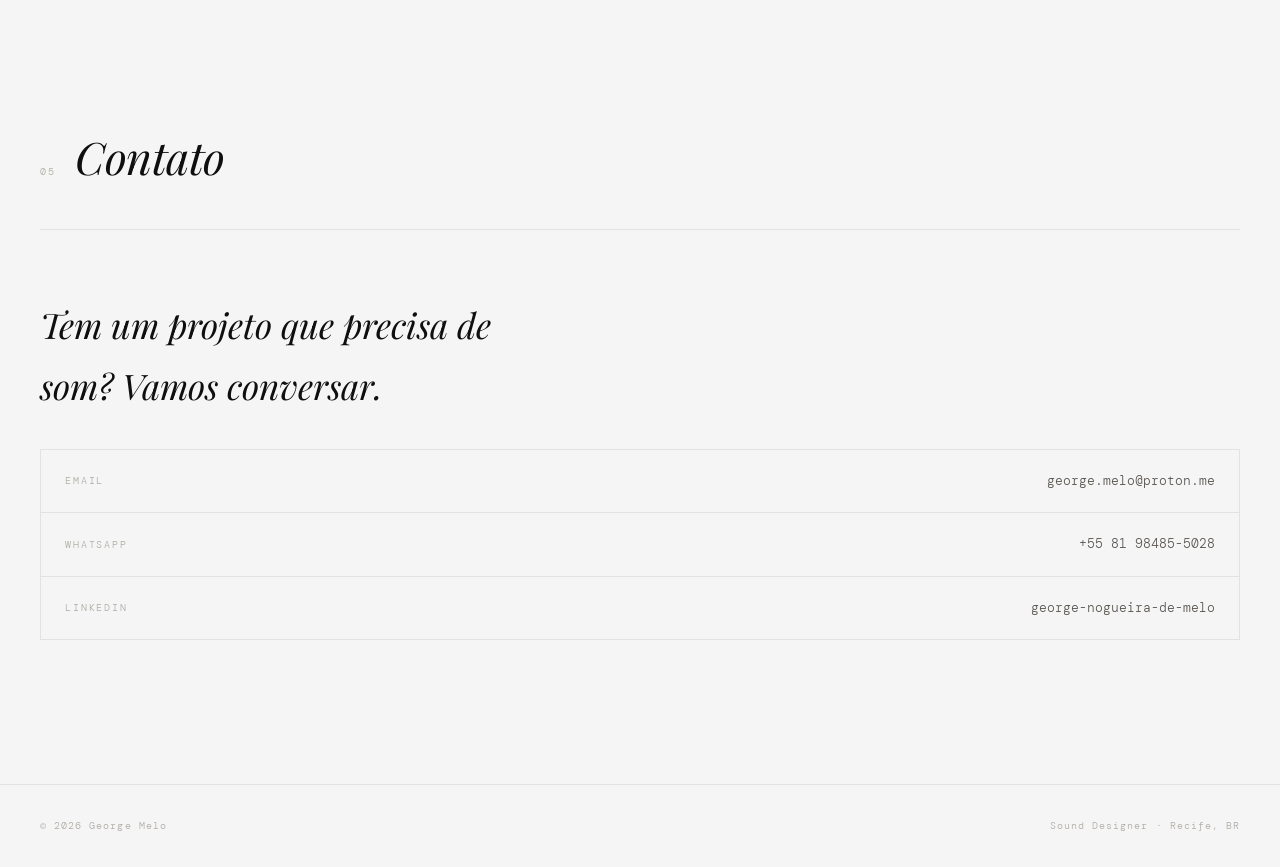
==== commit 7a1ccd7e: "Add files via upload" ====
--- a/index.html
+++ b/index.html
@@ -18,6 +18,7 @@
     <div class="nav-right">
       <a href="#projetos" class="nav-link" data-pt="Projetos" data-en="Work">Projetos</a>
       <a href="#podcast" class="nav-link" data-pt="Podcast" data-en="Podcast">Podcast</a>
+      <a href="#filmes" class="nav-link" data-pt="Filmes" data-en="Films">Filmes</a>
       <a href="#sobre" class="nav-link" data-pt="Sobre" data-en="About">Sobre</a>
       <a href="#contato" class="nav-link" data-pt="Contato" data-en="Contact">Contato</a>
       <button class="lang-toggle" id="langToggle" aria-label="Toggle language">EN</button>
@@ -35,14 +36,10 @@
       </div>
       <h1 class="hero-name">George<br>Melo</h1>
       <div class="hero-roles">
-        <span data-pt="Sound Designer" data-en="Sound Designer">Sound Designer</span>
-        <span class="divider">·</span>
-        <span data-pt="Editor de Diálogo" data-en="Dialogue Editor">Editor de Diálogo</span>
-        <span class="divider">·</span>
-        <span data-pt="Mixagem" data-en="Mixer">Mixagem</span>
-      </div>
-      <p class="hero-bio" data-pt="Trabalho com a matéria-prima do som — construindo paisagens sonoras, editando diálogos, moldando experiências auditivas que existem antes que qualquer imagem faça sentido." data-en="I work with the raw material of sound — building soundscapes, editing dialogue, shaping auditory experiences that exist before any image makes sense.">
-        Trabalho com a matéria-prima do som — construindo paisagens sonoras, editando diálogos, moldando experiências auditivas que existem antes que qualquer imagem faça sentido.
+        <span data-pt="Sound designer, edição de diálogo e mixagem." data-en="Sound designer, dialogue editing and mixing.">Sound designer, edição de diálogo e mixagem.</span>
+      </div>
+      <p class="hero-bio" data-pt="Áudio para podcast, às vezes também para cinema." data-en="Audio for podcasts, sometimes also for film.">
+        Áudio para podcast, às vezes também para cinema.
       </p>
       <a href="#contato" class="hero-cta" data-pt="Falar sobre um projeto" data-en="Talk about a project">Falar sobre um projeto</a>
     </div>
@@ -219,23 +216,125 @@
     </div>
   </section>
 
-  <!-- ABOUT -->
-  <section class="section" id="sobre">
+  <!-- FILMES -->
+  <section class="section" id="filmes">
     <div class="section-header">
       <span class="section-num">03</span>
+      <h2 class="section-title" data-pt="Filmes" data-en="Films">Filmes</h2>
+    </div>
+
+    <div class="projects-grid">
+
+      <!-- Filme 1 -->
+      <article class="project">
+        <div class="project-meta">
+          <span class="project-index">001</span>
+          <span class="project-tag" data-pt="Documentário" data-en="Documentary">Documentário</span>
+        </div>
+        <h3 class="project-title">Lenilson Braga</h3>
+        <p class="project-client" data-pt="O Príncipe do Brega" data-en="O Príncipe do Brega">O Príncipe do Brega</p>
+        <div class="video-trigger" data-src="https://www.youtube.com/embed/1pjKIqkFPAs?autoplay=1">
+          <div class="video-thumb-placeholder">
+            <div class="play-icon" aria-label="Reproduzir vídeo">
+              <svg viewBox="0 0 24 24" fill="none" xmlns="http://www.w3.org/2000/svg"><polygon points="5,3 19,12 5,21" fill="currentColor"/></svg>
+            </div>
+            <span class="video-hint" data-pt="Clique para carregar" data-en="Click to load">Clique para carregar</span>
+          </div>
+        </div>
+        <div class="video-embed hidden">
+          <iframe src="" width="100%" height="100%" frameborder="0" allow="autoplay; fullscreen; picture-in-picture" allowfullscreen title="Lenilson Braga — O Príncipe do Brega"></iframe>
+        </div>
+      </article>
+
+      <!-- Filme 2 -->
+      <article class="project">
+        <div class="project-meta">
+          <span class="project-index">002</span>
+          <span class="project-tag" data-pt="Curta" data-en="Short Film">Curta</span>
+        </div>
+        <h3 class="project-title" data-pt="Fogos de Artifício" data-en="Fogos de Artifício">Fogos de Artifício</h3>
+        <p class="project-client">&nbsp;</p>
+        <div class="video-trigger" data-src="https://www.youtube.com/embed/_QcA58NuWd4?autoplay=1">
+          <div class="video-thumb-placeholder">
+            <div class="play-icon" aria-label="Reproduzir vídeo">
+              <svg viewBox="0 0 24 24" fill="none" xmlns="http://www.w3.org/2000/svg"><polygon points="5,3 19,12 5,21" fill="currentColor"/></svg>
+            </div>
+            <span class="video-hint" data-pt="Clique para carregar" data-en="Click to load">Clique para carregar</span>
+          </div>
+        </div>
+        <div class="video-embed hidden">
+          <iframe src="" width="100%" height="100%" frameborder="0" allow="autoplay; fullscreen; picture-in-picture" allowfullscreen title="Fogos de Artifício"></iframe>
+        </div>
+      </article>
+
+      <!-- Filme 3 -->
+      <article class="project">
+        <div class="project-meta">
+          <span class="project-index">003</span>
+          <span class="project-tag" data-pt="Curta" data-en="Short Film">Curta</span>
+        </div>
+        <h3 class="project-title" data-pt="As Águas Que Correm Sob a Minha Cama" data-en="As Águas Que Correm Sob a Minha Cama">As Águas Que Correm Sob a Minha Cama</h3>
+        <p class="project-client">&nbsp;</p>
+        <div class="video-trigger" data-src="https://www.youtube.com/embed/z8sB6iKHdWU?autoplay=1">
+          <div class="video-thumb-placeholder">
+            <div class="play-icon" aria-label="Reproduzir vídeo">
+              <svg viewBox="0 0 24 24" fill="none" xmlns="http://www.w3.org/2000/svg"><polygon points="5,3 19,12 5,21" fill="currentColor"/></svg>
+            </div>
+            <span class="video-hint" data-pt="Clique para carregar" data-en="Click to load">Clique para carregar</span>
+          </div>
+        </div>
+        <div class="video-embed hidden">
+          <iframe src="" width="100%" height="100%" frameborder="0" allow="autoplay; fullscreen; picture-in-picture" allowfullscreen title="As Águas Que Correm Sob a Minha Cama"></iframe>
+        </div>
+      </article>
+
+      <!-- Filme 4 -->
+      <article class="project">
+        <div class="project-meta">
+          <span class="project-index">004</span>
+          <span class="project-tag" data-pt="Curta" data-en="Short Film">Curta</span>
+        </div>
+        <h3 class="project-title">Mobília</h3>
+        <p class="project-client">&nbsp;</p>
+        <div class="video-trigger" data-src="https://player.vimeo.com/video/1187041165?autoplay=1">
+          <div class="video-thumb-placeholder">
+            <div class="play-icon" aria-label="Reproduzir vídeo">
+              <svg viewBox="0 0 24 24" fill="none" xmlns="http://www.w3.org/2000/svg"><polygon points="5,3 19,12 5,21" fill="currentColor"/></svg>
+            </div>
+            <span class="video-hint" data-pt="Clique para carregar" data-en="Click to load">Clique para carregar</span>
+          </div>
+        </div>
+        <div class="video-embed hidden">
+          <iframe src="" width="100%" height="100%" frameborder="0" allow="autoplay; fullscreen; picture-in-picture" allowfullscreen title="Mobília"></iframe>
+        </div>
+      </article>
+
+    </div>
+  </section>
+
+  <!-- ABOUT -->
+  <section class="section section--dark" id="sobre">
+    <div class="section-header">
+      <span class="section-num">04</span>
       <h2 class="section-title" data-pt="Sobre" data-en="About">Sobre</h2>
     </div>
 
     <div class="about-grid">
       <div class="about-text">
-        <p class="about-lead" data-pt="Trabalho com som desde que entendi que o silêncio também é uma escolha." data-en="I've worked with sound since I understood that silence is also a choice.">
+        <p class="about-lead" data-pt="Trabalho com som desde que entendi que o silêncio também é uma escolha." data-en="I have worked with sound since I realized that silence is also a choice.">
           Trabalho com som desde que entendi que o silêncio também é uma escolha.
         </p>
-        <p data-pt="Sou sound designer, editor de diálogo e mixer baseado em Recife. Minha prática se construiu entre o cinema e o jornalismo — duas linguagens que me ensinaram a ouvir antes de falar." data-en="I'm a sound designer, dialogue editor and mixer based in Recife. My practice was built between cinema and journalism — two languages that taught me to listen before speaking.">
-          Sou sound designer, editor de diálogo e mixer baseado em Recife. Minha prática se construiu entre o cinema e o jornalismo — duas linguagens que me ensinaram a ouvir antes de falar.
-        </p>
-        <p data-pt="Cada projeto começa com uma pergunta: o que esse som precisa fazer? Não decorar — comunicar." data-en="Every project starts with a question: what does this sound need to do? Not decorate — communicate.">
-          Cada projeto começa com uma pergunta: o que esse som precisa fazer? Não decorar — comunicar.
+        <p data-pt="Sou sound designer, editor de diálogo e mixer baseado em Recife." data-en="I am a sound designer, dialogue editor and mixer based in Recife.">
+          Sou sound designer, editor de diálogo e mixer baseado em Recife.
+        </p>
+        <p data-pt="Gosto de ajustar o que quase não se percebe. Limpar diálogo, equilibrar camadas, encontrar espaço entre silêncio e ruído." data-en="I focus on what usually goes unnoticed. Cleaning dialogue, balancing layers, shaping space between silence and noise.">
+          Gosto de ajustar o que quase não se percebe. Limpar diálogo, equilibrar camadas, encontrar espaço entre silêncio e ruído.
+        </p>
+        <p data-pt="Nem sempre o objetivo é destacar o som. Às vezes é só fazer com que tudo funcione sem chamar atenção." data-en="Sometimes the goal is not to make sound stand out. Just to make everything work.">
+          Nem sempre o objetivo é destacar o som. Às vezes é só fazer com que tudo funcione sem chamar atenção.
+        </p>
+        <p data-pt="Estudei comunicação e cinema. Hoje trabalho com som em pós-produção, focado em sound design, edição de diálogo e mixagem." data-en="My background is in communication and film. Today I work in audio post-production, focused on sound design, dialogue editing and mixing.">
+          Estudei comunicação e cinema. Hoje trabalho com som em pós-produção, focado em sound design, edição de diálogo e mixagem.
         </p>
       </div>
 
@@ -280,7 +379,7 @@
   <!-- CONTACT -->
   <section class="section section--contact" id="contato">
     <div class="section-header">
-      <span class="section-num">04</span>
+      <span class="section-num">05</span>
       <h2 class="section-title" data-pt="Contato" data-en="Contact">Contato</h2>
     </div>
 
--- a/styles.css
+++ b/styles.css
@@ -3,15 +3,15 @@
    ============================ */
 
 :root {
-  --bg: #0e0e0d;
-  --bg-dark: #080808;
-  --surface: #141413;
-  --border: rgba(255, 255, 255, 0.07);
-  --text: #e8e4dc;
-  --text-muted: #7a7570;
-  --text-faint: #3a3632;
-  --accent: #c8b89a;
-  --accent-dim: rgba(200, 184, 154, 0.15);
+  --bg: #f5f5f5;
+  --bg-dark: #eeeeec;
+  --surface: #ebebea;
+  --border: rgba(0, 0, 0, 0.08);
+  --text: #0f0f0f;
+  --text-muted: #5a5652;
+  --text-faint: #b0aca6;
+  --accent: #7a6a52;
+  --accent-dim: rgba(122, 106, 82, 0.12);
   --font-display: 'Playfair Display', Georgia, serif;
   --font-body: 'DM Sans', sans-serif;
   --font-mono: 'DM Mono', monospace;
@@ -19,7 +19,7 @@
   --space-sm: 1rem;
   --space-md: 2rem;
   --space-lg: 4rem;
-  --space-xl: 8rem;
+  --space-xl: 9rem;
   --max-w: 1200px;
   --ease: cubic-bezier(0.25, 0.46, 0.45, 0.94);
 }
@@ -40,7 +40,7 @@
   color: var(--text);
   font-family: var(--font-body);
   font-weight: 300;
-  line-height: 1.7;
+  line-height: 1.75;
   -webkit-font-smoothing: antialiased;
   overflow-x: hidden;
 }
@@ -55,7 +55,7 @@
    ============================ */
 
 @keyframes fadeUp {
-  from { opacity: 0; transform: translateY(24px); }
+  from { opacity: 0; transform: translateY(20px); }
   to   { opacity: 1; transform: translateY(0); }
 }
 
@@ -83,10 +83,10 @@
   align-items: center;
   justify-content: space-between;
   padding: 1.25rem 2.5rem;
-  background: rgba(14, 14, 13, 0.85);
-  backdrop-filter: blur(12px);
+  background: rgba(245, 245, 245, 0.88);
+  backdrop-filter: blur(14px);
   border-bottom: 1px solid var(--border);
-  transition: all 0.3s var(--ease);
+  transition: border-color 0.3s var(--ease);
 }
 
 .nav-logo {
@@ -104,11 +104,11 @@
 
 .nav-link {
   font-family: var(--font-mono);
-  font-size: 0.75rem;
+  font-size: 0.72rem;
   letter-spacing: 0.1em;
   text-transform: uppercase;
   color: var(--text-muted);
-  transition: color 0.25s var(--ease);
+  transition: color 0.2s var(--ease);
 }
 
 .nav-link:hover {
@@ -124,7 +124,7 @@
   border: 1px solid var(--border);
   padding: 0.3rem 0.65rem;
   border-radius: 2px;
-  transition: all 0.25s var(--ease);
+  transition: color 0.2s var(--ease), border-color 0.2s var(--ease);
 }
 
 .lang-toggle:hover {
@@ -150,7 +150,7 @@
   content: '';
   position: absolute;
   top: 0; left: 0; right: 0; bottom: 0;
-  background: radial-gradient(ellipse at 70% 40%, rgba(200, 184, 154, 0.04) 0%, transparent 60%);
+  background: radial-gradient(ellipse at 70% 40%, rgba(122, 106, 82, 0.05) 0%, transparent 60%);
   pointer-events: none;
 }
 
@@ -202,7 +202,7 @@
 .hero-name {
   font-family: var(--font-display);
   font-size: clamp(4rem, 12vw, 10rem);
-  font-weight: 700;
+  font-weight: 400;
   line-height: 0.9;
   letter-spacing: -0.02em;
   color: var(--text);
@@ -216,10 +216,10 @@
   flex-wrap: wrap;
   gap: 0.5rem 1rem;
   font-family: var(--font-mono);
-  font-size: 0.8rem;
-  letter-spacing: 0.08em;
-  color: var(--text-muted);
-  margin-bottom: 2.5rem;
+  font-size: 0.82rem;
+  letter-spacing: 0.04em;
+  color: var(--text-muted);
+  margin-bottom: 1.5rem;
   animation: fadeUp 0.9s var(--ease) 0.35s both;
 }
 
@@ -228,8 +228,8 @@
 }
 
 .hero-bio {
-  max-width: 520px;
-  font-size: 1rem;
+  max-width: 480px;
+  font-size: 0.95rem;
   color: var(--text-muted);
   line-height: 1.8;
   margin-bottom: 3rem;
@@ -245,12 +245,12 @@
   color: var(--accent);
   border-bottom: 1px solid var(--accent);
   padding-bottom: 2px;
-  transition: opacity 0.25s var(--ease);
+  transition: opacity 0.2s var(--ease);
   animation: fadeUp 0.9s var(--ease) 0.55s both;
 }
 
 .hero-cta:hover {
-  opacity: 0.65;
+  opacity: 0.6;
 }
 
 .hero-scroll-hint {
@@ -293,7 +293,8 @@
 
 .section--dark .section-header,
 .section--dark .section-intro,
-.section--dark .podcast-list {
+.section--dark .podcast-list,
+.section--dark .about-grid {
   max-width: var(--max-w);
   margin-left: auto;
   margin-right: auto;
@@ -324,7 +325,7 @@
 }
 
 .section-intro {
-  font-size: 0.9rem;
+  font-size: 0.88rem;
   color: var(--text-muted);
   margin-bottom: var(--space-md);
   font-family: var(--font-mono);
@@ -348,7 +349,7 @@
   display: flex;
   flex-direction: column;
   gap: 1rem;
-  transition: background 0.3s var(--ease);
+  transition: background 0.25s var(--ease);
 }
 
 .project:hover {
@@ -375,7 +376,7 @@
 .project-tag {
   font-family: var(--font-mono);
   font-size: 0.65rem;
-  letter-spacing: 0.12em;
+  letter-spacing: 0.1em;
   text-transform: uppercase;
   color: var(--accent);
   border: 1px solid var(--accent-dim);
@@ -385,9 +386,9 @@
 
 .project-title {
   font-family: var(--font-display);
-  font-size: clamp(1.4rem, 3vw, 2rem);
-  font-weight: 700;
-  line-height: 1.15;
+  font-size: clamp(1.3rem, 2.5vw, 1.8rem);
+  font-weight: 400;
+  line-height: 1.2;
   letter-spacing: -0.01em;
 }
 
@@ -402,7 +403,7 @@
 .project-desc {
   font-size: 0.9rem;
   color: var(--text-muted);
-  line-height: 1.75;
+  line-height: 1.8;
   max-width: 460px;
 }
 
@@ -423,42 +424,30 @@
   align-items: center;
   justify-content: center;
   gap: 0.75rem;
-  transition: border-color 0.25s var(--ease);
+  transition: border-color 0.25s var(--ease), background 0.25s var(--ease);
   overflow: hidden;
-}
-
-.video-thumb-placeholder::before {
-  content: '';
-  position: absolute;
-  inset: 0;
-  background: repeating-linear-gradient(
-    45deg,
-    transparent,
-    transparent 10px,
-    rgba(255,255,255,0.01) 10px,
-    rgba(255,255,255,0.01) 11px
-  );
 }
 
 .video-trigger:hover .video-thumb-placeholder {
   border-color: var(--accent);
+  background: var(--surface);
 }
 
 .play-icon {
-  width: 44px;
-  height: 44px;
-  border: 1px solid var(--text-muted);
+  width: 42px;
+  height: 42px;
+  border: 1px solid var(--text-faint);
   border-radius: 50%;
   display: flex;
   align-items: center;
   justify-content: center;
-  color: var(--text-muted);
-  transition: all 0.25s var(--ease);
+  color: var(--text-faint);
+  transition: border-color 0.25s var(--ease), color 0.25s var(--ease);
 }
 
 .play-icon svg {
-  width: 14px;
-  height: 14px;
+  width: 13px;
+  height: 13px;
   margin-left: 2px;
 }
 
@@ -469,7 +458,7 @@
 
 .video-hint {
   font-family: var(--font-mono);
-  font-size: 0.65rem;
+  font-size: 0.62rem;
   letter-spacing: 0.12em;
   text-transform: uppercase;
   color: var(--text-faint);
@@ -504,10 +493,9 @@
   font-size: 0.62rem;
   letter-spacing: 0.08em;
   color: var(--text-faint);
-  border: 1px solid var(--text-faint);
+  border: 1px solid var(--border);
   padding: 0.15rem 0.5rem;
   border-radius: 2px;
-  opacity: 0.6;
 }
 
 /* ============================
@@ -534,11 +522,11 @@
   align-items: center;
   cursor: pointer;
   user-select: none;
-  transition: background 0.25s var(--ease);
+  transition: background 0.2s var(--ease);
 }
 
 .podcast-header:hover {
-  background: rgba(255,255,255,0.03);
+  background: rgba(0,0,0,0.03);
 }
 
 .podcast-info {
@@ -559,7 +547,7 @@
   font-family: var(--font-mono);
   font-size: 1.2rem;
   color: var(--text-faint);
-  transition: transform 0.3s var(--ease), color 0.25s var(--ease);
+  transition: transform 0.25s var(--ease), color 0.2s var(--ease);
   line-height: 1;
 }
 
@@ -591,17 +579,18 @@
 
 .about-lead {
   font-family: var(--font-display);
-  font-size: clamp(1.3rem, 2.5vw, 1.9rem);
+  font-size: clamp(1.25rem, 2.5vw, 1.8rem);
   font-style: italic;
-  line-height: 1.45;
+  font-weight: 400;
+  line-height: 1.5;
   color: var(--text);
-  margin-bottom: 1.5rem;
+  margin-bottom: 1.75rem;
 }
 
 .about-text p:not(.about-lead) {
   font-size: 0.95rem;
   color: var(--text-muted);
-  margin-bottom: 1rem;
+  margin-bottom: 1.1rem;
   line-height: 1.85;
 }
 
@@ -673,6 +662,7 @@
   font-family: var(--font-display);
   font-size: clamp(1.4rem, 3vw, 2.2rem);
   font-style: italic;
+  font-weight: 400;
   color: var(--text);
   max-width: 500px;
 }
@@ -689,7 +679,7 @@
   justify-content: space-between;
   padding: 1.25rem 1.5rem;
   border-bottom: 1px solid var(--border);
-  transition: background 0.25s var(--ease);
+  transition: background 0.2s var(--ease);
 }
 
 .contact-link:last-child {
@@ -713,11 +703,10 @@
 }
 
 .contact-link-value {
-  font-size: 0.9rem;
-  color: var(--text-muted);
   font-family: var(--font-mono);
   font-size: 0.8rem;
-  transition: color 0.25s var(--ease);
+  color: var(--text-muted);
+  transition: color 0.2s var(--ease);
 }
 
 .contact-link:hover .contact-link-value {
@@ -746,8 +735,8 @@
 
 .fade-in {
   opacity: 0;
-  transform: translateY(20px);
-  transition: opacity 0.7s var(--ease), transform 0.7s var(--ease);
+  transform: translateY(16px);
+  transition: opacity 0.65s var(--ease), transform 0.65s var(--ease);
 }
 
 .fade-in.visible {
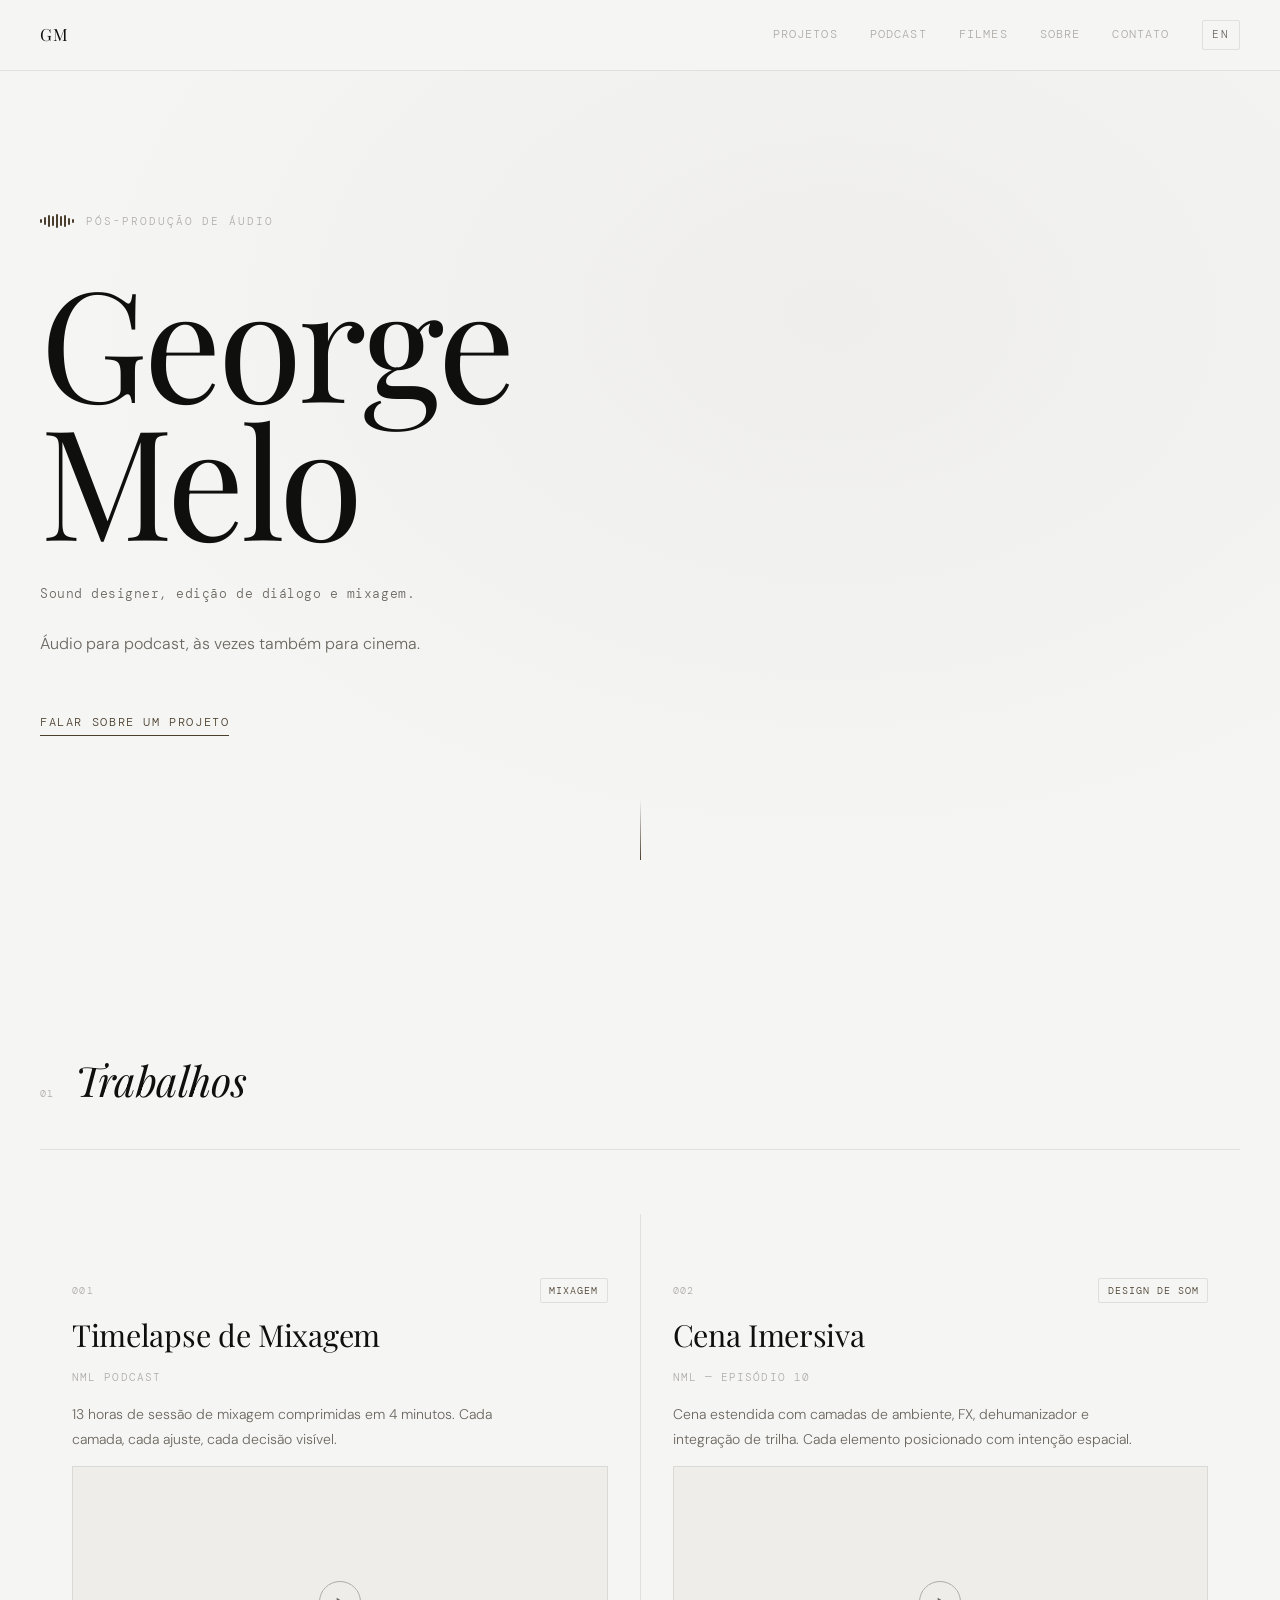
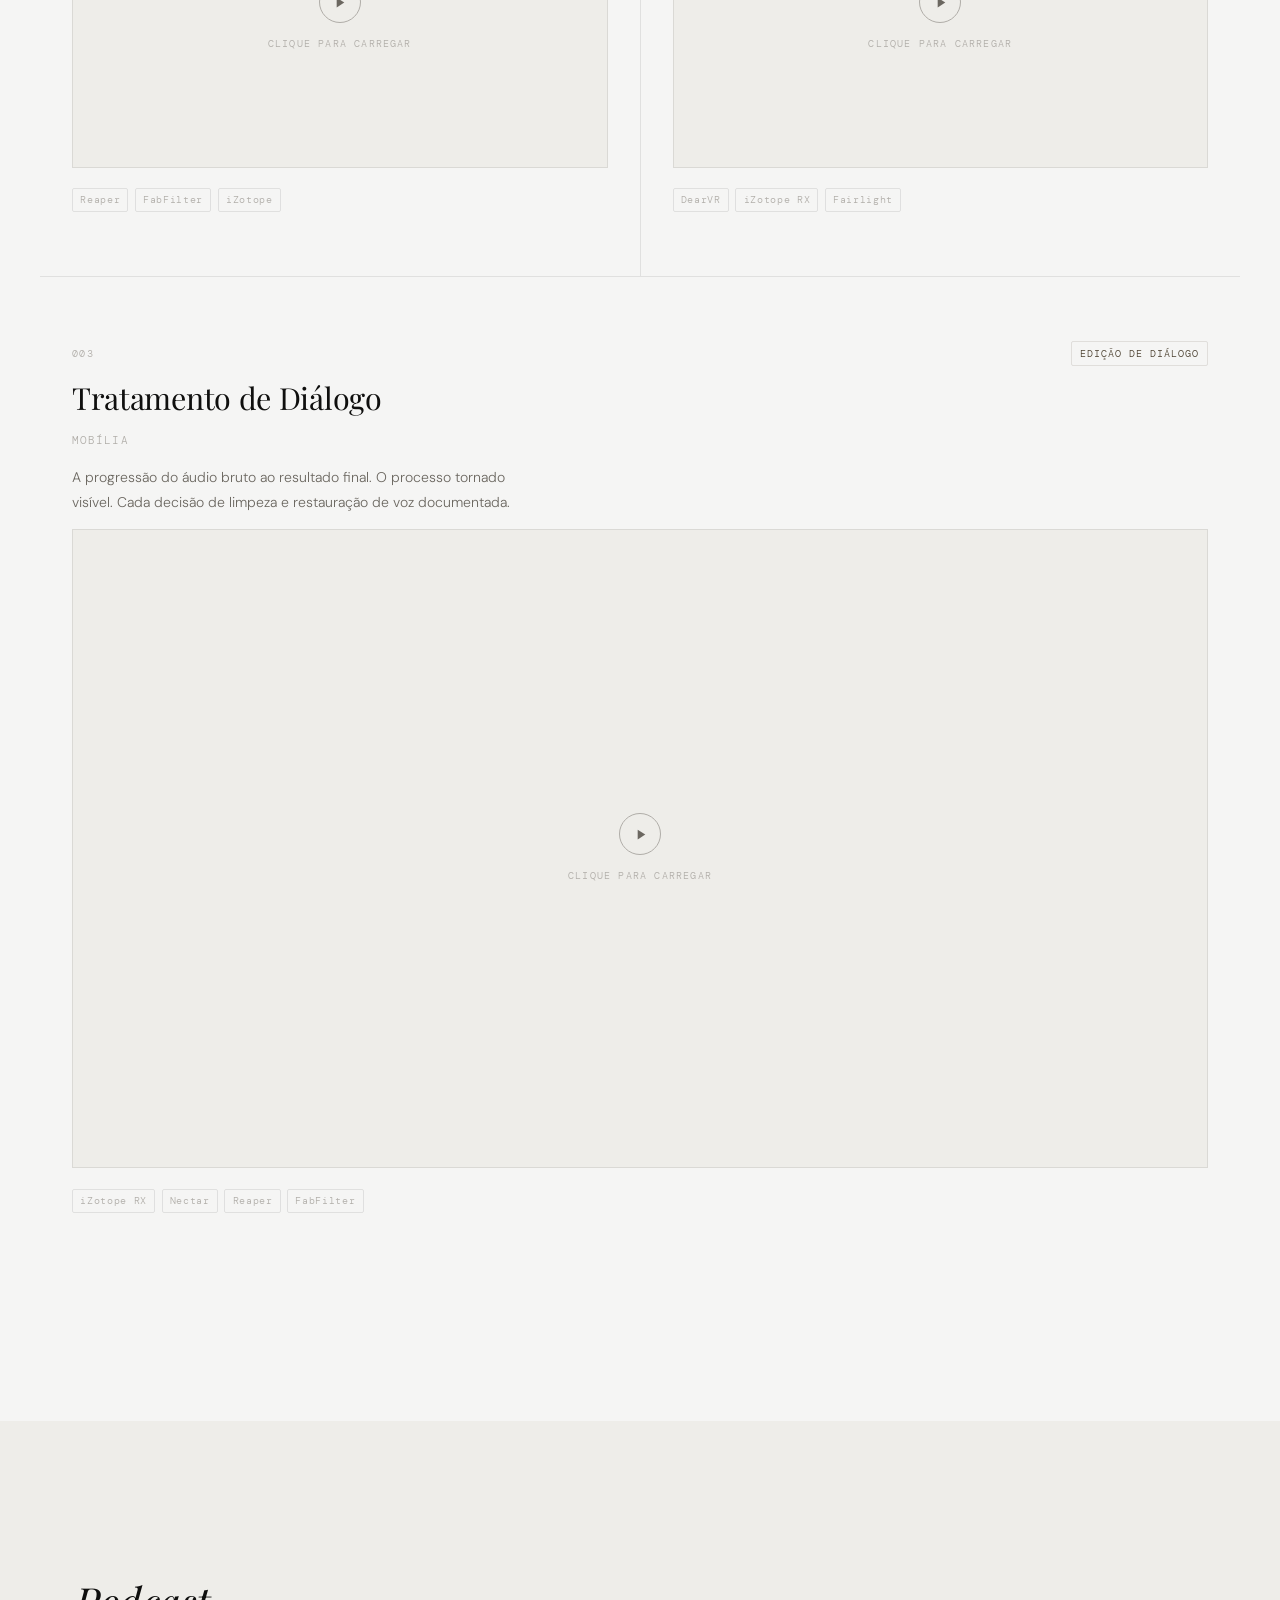
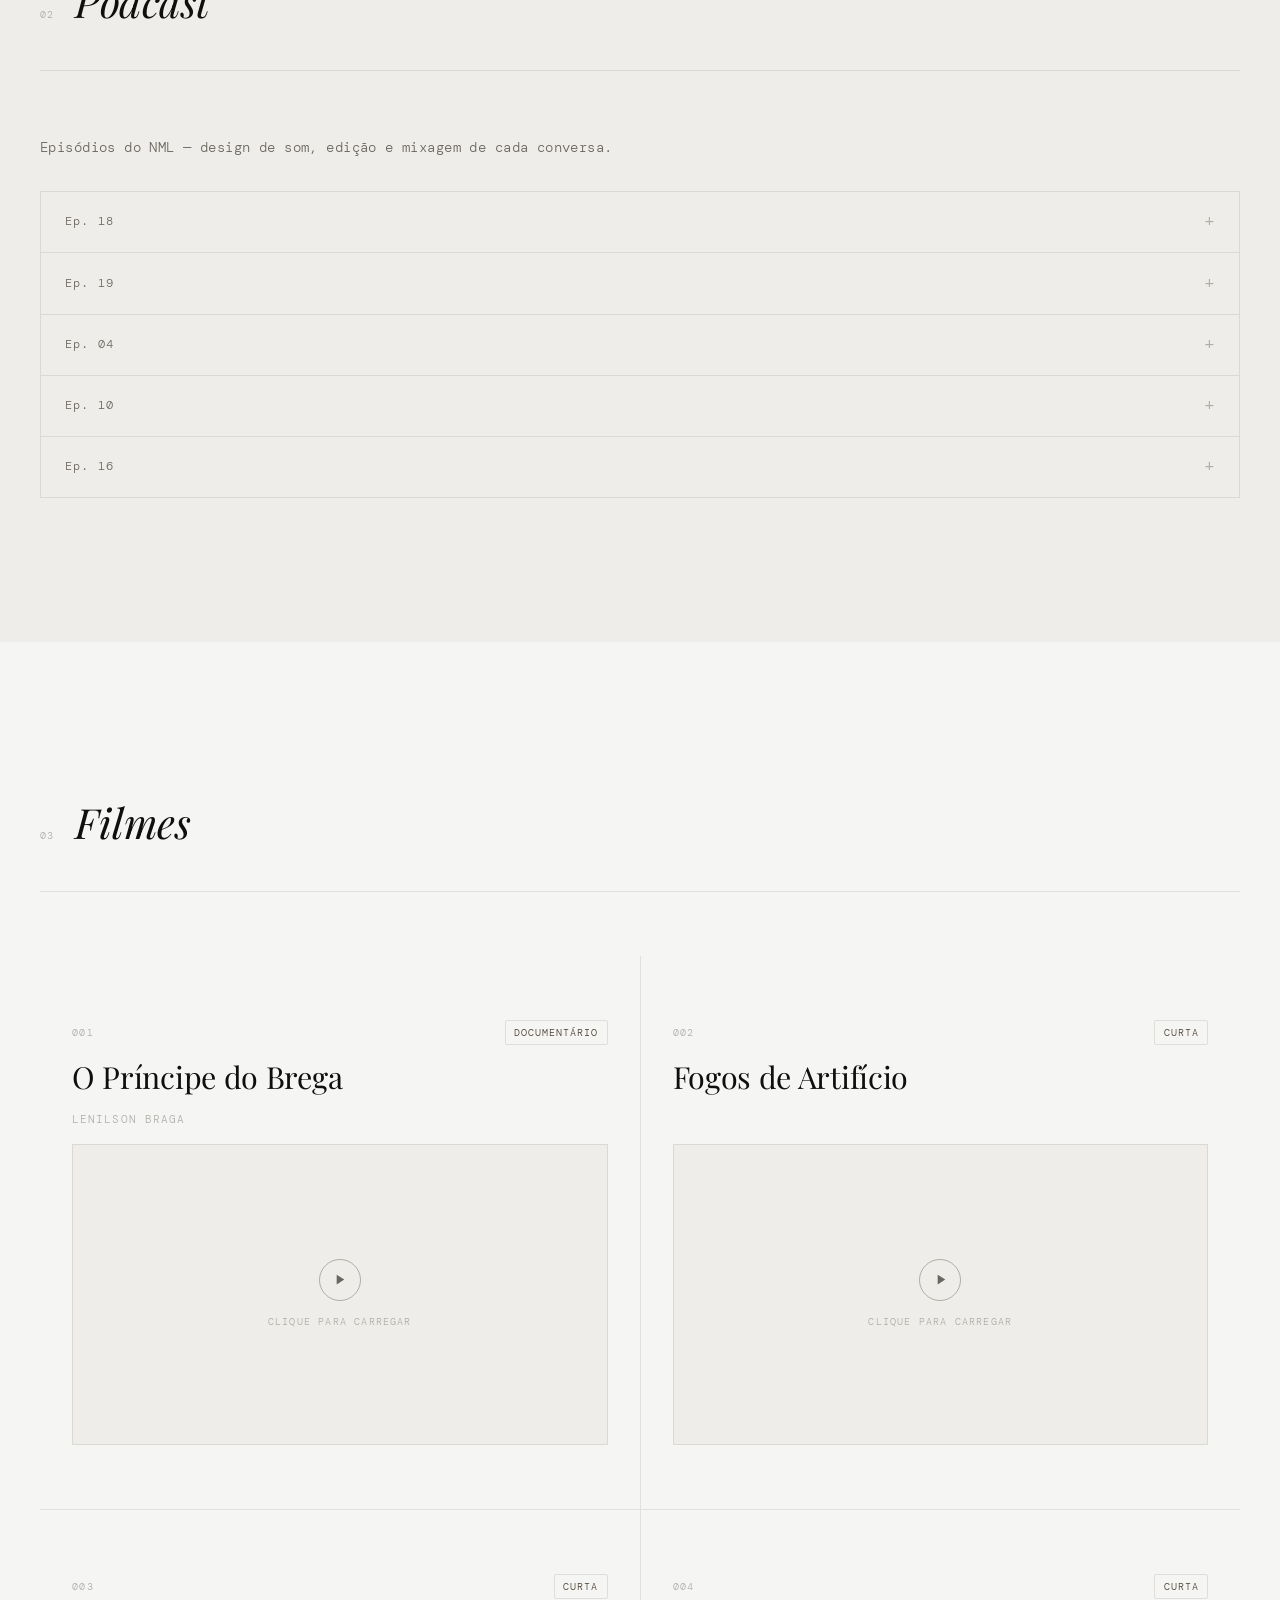
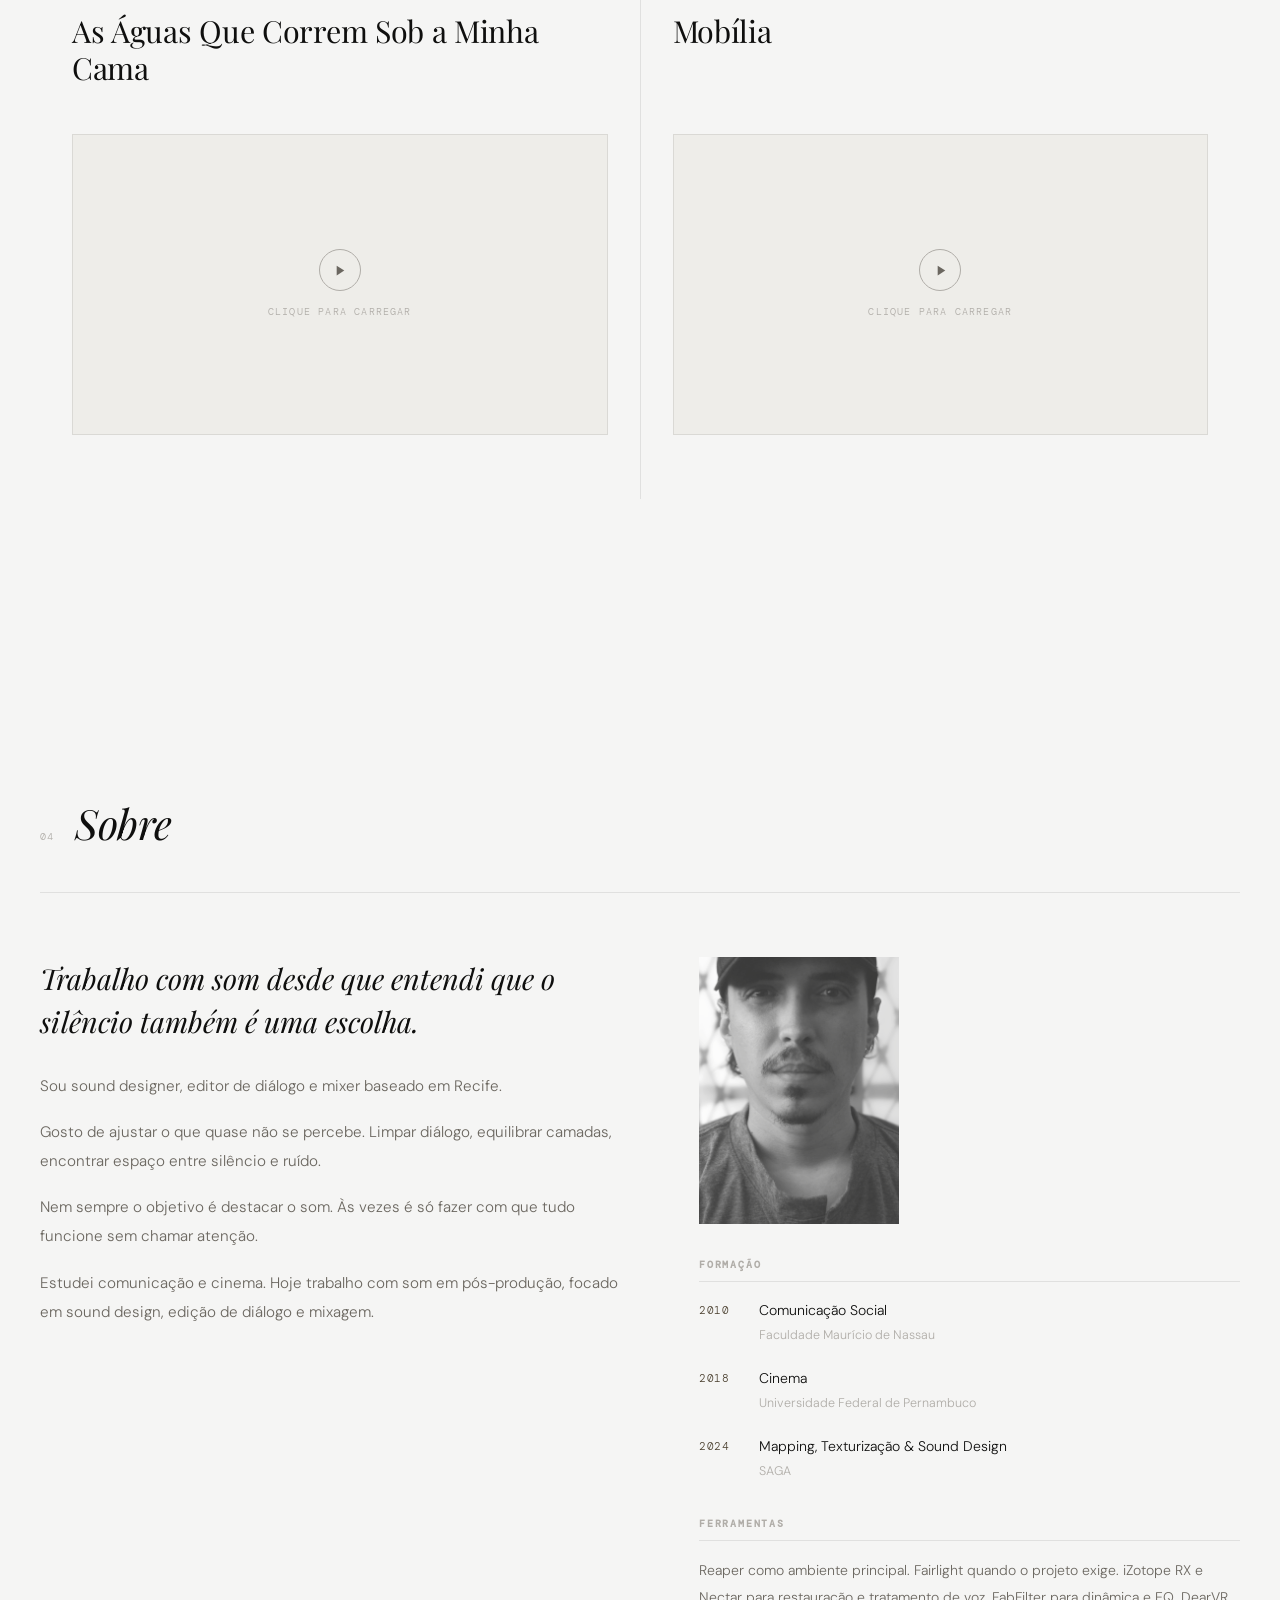
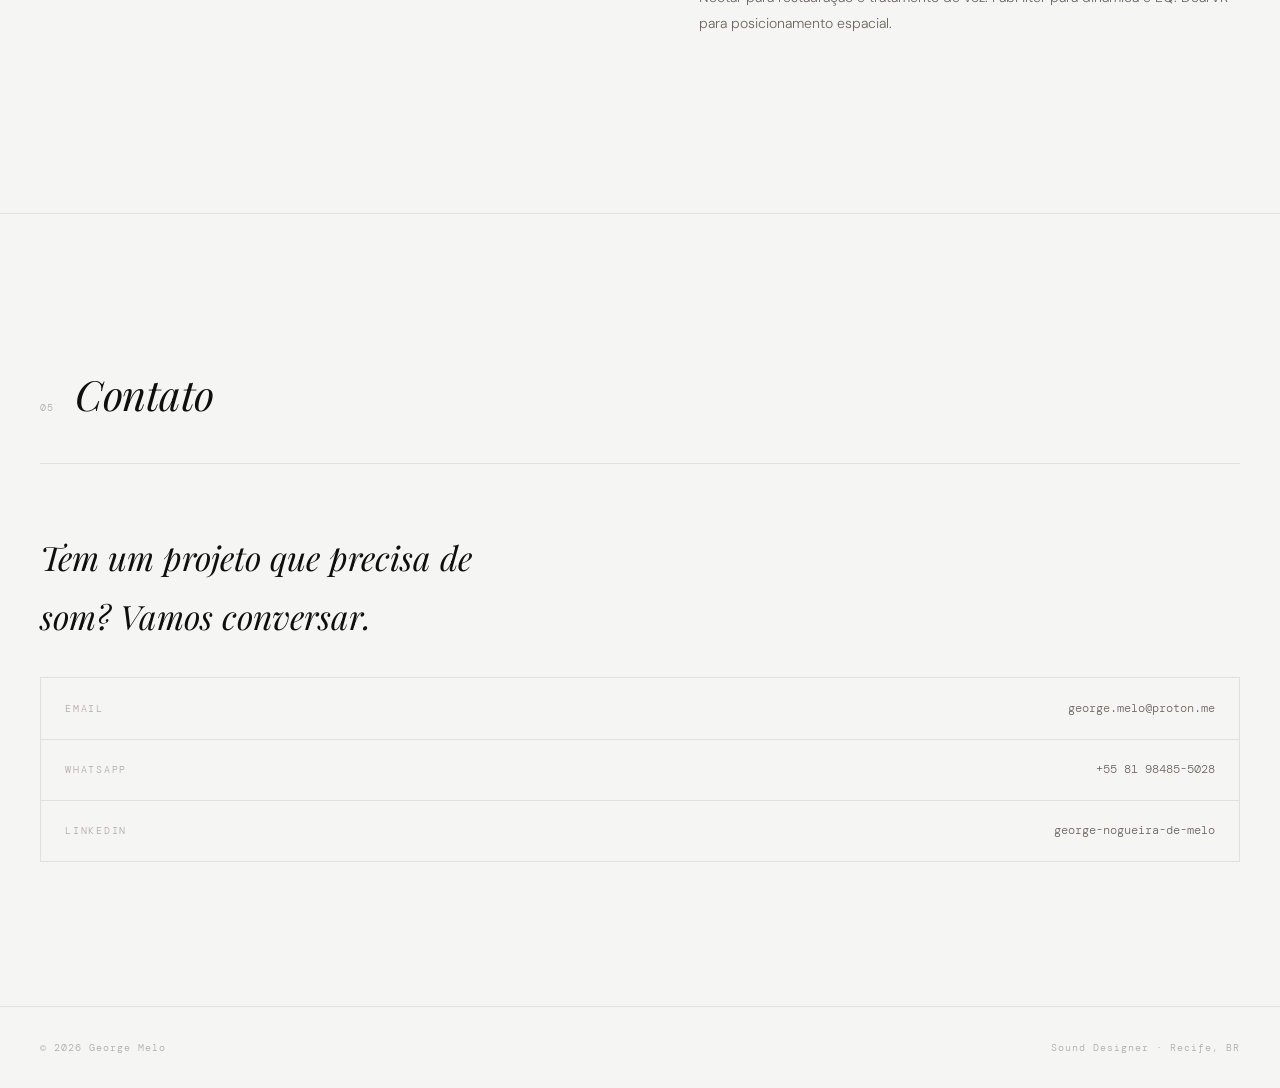
==== commit d7344b89: "Add files via upload" ====
--- a/index.html
+++ b/index.html
@@ -65,8 +65,8 @@
         </div>
         <h3 class="project-title" data-pt="Timelapse de Mixagem" data-en="Mixing Timelapse">Timelapse de Mixagem</h3>
         <p class="project-client">NML Podcast</p>
-        <p class="project-desc" data-pt="13 horas de sessão de mixagem comprimidas em 4 minutos. Cada camada, cada ajuste, cada decisão — visível." data-en="13 hours of a mixing session compressed into 4 minutes. Every layer, every adjustment, every decision — visible.">
-          13 horas de sessão de mixagem comprimidas em 4 minutos. Cada camada, cada ajuste, cada decisão — visível.
+        <p class="project-desc" data-pt="13 horas de sessão de mixagem comprimidas em 4 minutos. Cada camada, cada ajuste, cada decisão visível." data-en="13 hours of a mixing session compressed into 4 minutes. Every layer, every adjustment, every decision — visible.">
+          13 horas de sessão de mixagem comprimidas em 4 minutos. Cada camada, cada ajuste, cada decisão visível.
         </p>
         <div class="video-trigger" data-src="https://player.vimeo.com/video/989617160?autoplay=1">
           <div class="video-thumb-placeholder">
@@ -92,8 +92,8 @@
         </div>
         <h3 class="project-title" data-pt="Cena Imersiva" data-en="Immersive Scene">Cena Imersiva</h3>
         <p class="project-client">NML — Episódio 10</p>
-        <p class="project-desc" data-pt="Cena estendida com camadas de ambiente, FX, dehumanizador e integração de trilha — cada elemento posicionado com intenção espacial." data-en="Extended scene with layers of ambience, FX, dehumanizer and score integration — each element positioned with spatial intention.">
-          Cena estendida com camadas de ambiente, FX, dehumanizador e integração de trilha — cada elemento posicionado com intenção espacial.
+        <p class="project-desc" data-pt="Cena estendida com camadas de ambiente, FX, dehumanizador e integração de trilha. Cada elemento posicionado com intenção espacial." data-en="Extended scene with layers of ambience, FX, dehumanizer and score integration. Each element positioned with spatial intention.">
+          Cena estendida com camadas de ambiente, FX, dehumanizador e integração de trilha. Cada elemento posicionado com intenção espacial.
         </p>
         <div class="video-trigger" data-src="https://player.vimeo.com/video/1186978144?autoplay=1">
           <div class="video-thumb-placeholder">
@@ -119,8 +119,8 @@
         </div>
         <h3 class="project-title" data-pt="Tratamento de Diálogo" data-en="Dialogue Treatment">Tratamento de Diálogo</h3>
         <p class="project-client">Mobília</p>
-        <p class="project-desc" data-pt="A progressão do áudio bruto ao resultado final — o processo tornado visível. Cada decisão de limpeza e restauração de voz documentada." data-en="The progression from raw audio to the final result — the process made visible. Every cleaning and voice restoration decision documented.">
-          A progressão do áudio bruto ao resultado final — o processo tornado visível. Cada decisão de limpeza e restauração de voz documentada.
+        <p class="project-desc" data-pt="A progressão do áudio bruto ao resultado final. O processo tornado visível. Cada decisão de limpeza e restauração de voz documentada." data-en="The progression from raw audio to the final result. The process made visible. Every cleaning and voice restoration decision documented.">
+          A progressão do áudio bruto ao resultado final. O processo tornado visível. Cada decisão de limpeza e restauração de voz documentada.
         </p>
         <div class="video-trigger" data-src="https://player.vimeo.com/video/1186978139?autoplay=1">
           <div class="video-thumb-placeholder">
@@ -231,8 +231,8 @@
           <span class="project-index">001</span>
           <span class="project-tag" data-pt="Documentário" data-en="Documentary">Documentário</span>
         </div>
-        <h3 class="project-title">Lenilson Braga</h3>
-        <p class="project-client" data-pt="O Príncipe do Brega" data-en="O Príncipe do Brega">O Príncipe do Brega</p>
+        <h3 class="project-title" data-pt="O Príncipe do Brega" data-en="O Príncipe do Brega">O Príncipe do Brega</h3>
+        <p class="project-client">Lenilson Braga</p>
         <div class="video-trigger" data-src="https://www.youtube.com/embed/1pjKIqkFPAs?autoplay=1">
           <div class="video-thumb-placeholder">
             <div class="play-icon" aria-label="Reproduzir vídeo">
@@ -294,7 +294,7 @@
           <span class="project-index">004</span>
           <span class="project-tag" data-pt="Curta" data-en="Short Film">Curta</span>
         </div>
-        <h3 class="project-title">Mobília</h3>
+        <h3 class="project-title" data-pt="Mobília" data-en="Mobília">Mobília</h3>
         <p class="project-client">&nbsp;</p>
         <div class="video-trigger" data-src="https://player.vimeo.com/video/1187041165?autoplay=1">
           <div class="video-thumb-placeholder">
@@ -313,7 +313,7 @@
   </section>
 
   <!-- ABOUT -->
-  <section class="section section--dark" id="sobre">
+  <section class="section" id="sobre">
     <div class="section-header">
       <span class="section-num">04</span>
       <h2 class="section-title" data-pt="Sobre" data-en="About">Sobre</h2>
@@ -339,6 +339,10 @@
       </div>
 
       <div class="about-details">
+        <div class="about-portrait">
+          <img src="mugshot.jpg" alt="George Melo" class="portrait-img" />
+        </div>
+
         <div class="about-block">
           <h4 class="about-block-title" data-pt="Formação" data-en="Education">Formação</h4>
           <ul class="edu-list">
--- a/styles.css
+++ b/styles.css
@@ -3,15 +3,15 @@
    ============================ */
 
 :root {
-  --bg: #f5f5f5;
-  --bg-dark: #eeeeec;
-  --surface: #ebebea;
-  --border: rgba(0, 0, 0, 0.08);
-  --text: #0f0f0f;
-  --text-muted: #5a5652;
-  --text-faint: #b0aca6;
-  --accent: #7a6a52;
-  --accent-dim: rgba(122, 106, 82, 0.12);
+  --bg: #f5f5f4;
+  --bg-dark: #eeede9;
+  --surface: #edece8;
+  --border: rgba(15, 15, 15, 0.09);
+  --text: #0f0f0e;
+  --text-muted: #6b6760;
+  --text-faint: #b0ada8;
+  --accent: #4a3f2e;
+  --accent-dim: rgba(74, 63, 46, 0.12);
   --font-display: 'Playfair Display', Georgia, serif;
   --font-body: 'DM Sans', sans-serif;
   --font-mono: 'DM Mono', monospace;
@@ -65,8 +65,8 @@
 }
 
 @keyframes lineGrow {
-  from { height: 0; }
-  to   { height: 80px; }
+  from { height: 0; opacity: 0; }
+  to   { height: 60px; opacity: 1; }
 }
 
 /* ============================
@@ -83,17 +83,18 @@
   align-items: center;
   justify-content: space-between;
   padding: 1.25rem 2.5rem;
-  background: rgba(245, 245, 245, 0.88);
+  background: rgba(245, 245, 244, 0.88);
   backdrop-filter: blur(14px);
+  -webkit-backdrop-filter: blur(14px);
   border-bottom: 1px solid var(--border);
-  transition: border-color 0.3s var(--ease);
+  transition: border-color 0.4s var(--ease);
 }
 
 .nav-logo {
   font-family: var(--font-display);
-  font-size: 1.1rem;
-  letter-spacing: 0.05em;
-  color: var(--accent);
+  font-size: 1.05rem;
+  letter-spacing: 0.04em;
+  color: var(--text);
 }
 
 .nav-right {
@@ -107,8 +108,8 @@
   font-size: 0.72rem;
   letter-spacing: 0.1em;
   text-transform: uppercase;
-  color: var(--text-muted);
-  transition: color 0.2s var(--ease);
+  color: var(--text-faint);
+  transition: color 0.3s var(--ease);
 }
 
 .nav-link:hover {
@@ -117,14 +118,14 @@
 
 .lang-toggle {
   font-family: var(--font-mono);
-  font-size: 0.7rem;
+  font-size: 0.68rem;
   letter-spacing: 0.12em;
   text-transform: uppercase;
   color: var(--text-muted);
   border: 1px solid var(--border);
-  padding: 0.3rem 0.65rem;
+  padding: 0.28rem 0.62rem;
   border-radius: 2px;
-  transition: color 0.2s var(--ease), border-color 0.2s var(--ease);
+  transition: all 0.3s var(--ease);
 }
 
 .lang-toggle:hover {
@@ -141,7 +142,7 @@
   display: flex;
   flex-direction: column;
   justify-content: center;
-  padding: 8rem 2.5rem 4rem;
+  padding: 8rem 2.5rem 5rem;
   position: relative;
   overflow: hidden;
 }
@@ -150,7 +151,7 @@
   content: '';
   position: absolute;
   top: 0; left: 0; right: 0; bottom: 0;
-  background: radial-gradient(ellipse at 70% 40%, rgba(122, 106, 82, 0.05) 0%, transparent 60%);
+  background: radial-gradient(ellipse at 65% 35%, rgba(74, 63, 46, 0.04) 0%, transparent 65%);
   pointer-events: none;
 }
 
@@ -166,15 +167,14 @@
   align-items: center;
   gap: 0.75rem;
   font-family: var(--font-mono);
-  font-size: 0.7rem;
+  font-size: 0.68rem;
   letter-spacing: 0.18em;
   text-transform: uppercase;
-  color: var(--text-muted);
+  color: var(--text-faint);
   margin-bottom: 2.5rem;
   animation: fadeUp 0.9s var(--ease) 0.1s both;
 }
 
-/* Waveform decoration */
 .waveform-icon {
   display: flex;
   align-items: center;
@@ -187,7 +187,7 @@
   width: 2px;
   background: var(--accent);
   border-radius: 1px;
-  animation: pulse 1.6s ease-in-out infinite;
+  animation: pulse 1.8s ease-in-out infinite;
 }
 .waveform-icon span:nth-child(1) { height: 4px;  animation-delay: 0s; }
 .waveform-icon span:nth-child(2) { height: 8px;  animation-delay: 0.15s; }
@@ -204,17 +204,13 @@
   font-size: clamp(4rem, 12vw, 10rem);
   font-weight: 400;
   line-height: 0.9;
-  letter-spacing: -0.02em;
-  color: var(--text);
-  margin-bottom: 2rem;
+  letter-spacing: -0.025em;
+  color: var(--text);
+  margin-bottom: 2.25rem;
   animation: fadeUp 0.9s var(--ease) 0.2s both;
 }
 
 .hero-roles {
-  display: flex;
-  align-items: center;
-  flex-wrap: wrap;
-  gap: 0.5rem 1rem;
   font-family: var(--font-mono);
   font-size: 0.82rem;
   letter-spacing: 0.04em;
@@ -223,13 +219,9 @@
   animation: fadeUp 0.9s var(--ease) 0.35s both;
 }
 
-.divider {
-  color: var(--text-faint);
-}
-
 .hero-bio {
-  max-width: 480px;
-  font-size: 0.95rem;
+  max-width: 440px;
+  font-size: 1rem;
   color: var(--text-muted);
   line-height: 1.8;
   margin-bottom: 3rem;
@@ -239,18 +231,18 @@
 .hero-cta {
   display: inline-block;
   font-family: var(--font-mono);
-  font-size: 0.75rem;
-  letter-spacing: 0.15em;
+  font-size: 0.72rem;
+  letter-spacing: 0.14em;
   text-transform: uppercase;
   color: var(--accent);
   border-bottom: 1px solid var(--accent);
   padding-bottom: 2px;
-  transition: opacity 0.2s var(--ease);
+  transition: opacity 0.3s var(--ease);
   animation: fadeUp 0.9s var(--ease) 0.55s both;
 }
 
 .hero-cta:hover {
-  opacity: 0.6;
+  opacity: 0.55;
 }
 
 .hero-scroll-hint {
@@ -266,7 +258,7 @@
   display: block;
   width: 1px;
   background: linear-gradient(to bottom, transparent, var(--accent));
-  animation: lineGrow 1.2s var(--ease) 1s both;
+  animation: lineGrow 1.4s var(--ease) 1.2s both;
 }
 
 /* ============================
@@ -285,16 +277,9 @@
   padding: var(--space-xl) 2.5rem;
 }
 
-.section--dark > * {
-  max-width: var(--max-w);
-  margin-left: auto;
-  margin-right: auto;
-}
-
 .section--dark .section-header,
 .section--dark .section-intro,
-.section--dark .podcast-list,
-.section--dark .about-grid {
+.section--dark .podcast-list {
   max-width: var(--max-w);
   margin-left: auto;
   margin-right: auto;
@@ -311,25 +296,26 @@
 
 .section-num {
   font-family: var(--font-mono);
-  font-size: 0.65rem;
+  font-size: 0.62rem;
   color: var(--text-faint);
   letter-spacing: 0.15em;
 }
 
 .section-title {
   font-family: var(--font-display);
-  font-size: clamp(1.8rem, 4vw, 2.8rem);
+  font-size: clamp(1.8rem, 4vw, 2.6rem);
   font-weight: 400;
   font-style: italic;
   letter-spacing: -0.01em;
+  color: var(--text);
 }
 
 .section-intro {
-  font-size: 0.88rem;
+  font-size: 0.875rem;
   color: var(--text-muted);
   margin-bottom: var(--space-md);
   font-family: var(--font-mono);
-  letter-spacing: 0.04em;
+  letter-spacing: 0.03em;
 }
 
 /* ============================
@@ -348,8 +334,8 @@
   padding: var(--space-lg) var(--space-md);
   display: flex;
   flex-direction: column;
-  gap: 1rem;
-  transition: background 0.25s var(--ease);
+  gap: 0.9rem;
+  transition: background 0.35s var(--ease);
 }
 
 .project:hover {
@@ -368,46 +354,46 @@
 
 .project-index {
   font-family: var(--font-mono);
-  font-size: 0.65rem;
+  font-size: 0.62rem;
   color: var(--text-faint);
   letter-spacing: 0.15em;
 }
 
 .project-tag {
   font-family: var(--font-mono);
-  font-size: 0.65rem;
+  font-size: 0.62rem;
   letter-spacing: 0.1em;
   text-transform: uppercase;
   color: var(--accent);
   border: 1px solid var(--accent-dim);
-  padding: 0.2rem 0.55rem;
+  padding: 0.18rem 0.52rem;
   border-radius: 2px;
 }
 
 .project-title {
   font-family: var(--font-display);
-  font-size: clamp(1.3rem, 2.5vw, 1.8rem);
+  font-size: clamp(1.3rem, 2.8vw, 1.9rem);
   font-weight: 400;
   line-height: 1.2;
   letter-spacing: -0.01em;
+  color: var(--text);
 }
 
 .project-client {
   font-family: var(--font-mono);
-  font-size: 0.7rem;
+  font-size: 0.68rem;
   color: var(--text-faint);
   letter-spacing: 0.1em;
   text-transform: uppercase;
 }
 
 .project-desc {
-  font-size: 0.9rem;
+  font-size: 0.875rem;
   color: var(--text-muted);
   line-height: 1.8;
   max-width: 460px;
 }
 
-/* Video embed area */
 .video-trigger {
   margin-top: auto;
   cursor: pointer;
@@ -424,7 +410,7 @@
   align-items: center;
   justify-content: center;
   gap: 0.75rem;
-  transition: border-color 0.25s var(--ease), background 0.25s var(--ease);
+  transition: border-color 0.3s var(--ease), background 0.3s var(--ease);
   overflow: hidden;
 }
 
@@ -441,8 +427,8 @@
   display: flex;
   align-items: center;
   justify-content: center;
-  color: var(--text-faint);
-  transition: border-color 0.25s var(--ease), color 0.25s var(--ease);
+  color: var(--text-muted);
+  transition: all 0.3s var(--ease);
 }
 
 .play-icon svg {
@@ -484,17 +470,17 @@
 .project-tools {
   display: flex;
   flex-wrap: wrap;
-  gap: 0.5rem;
-  margin-top: 0.5rem;
+  gap: 0.4rem;
+  margin-top: 0.4rem;
 }
 
 .project-tools span {
   font-family: var(--font-mono);
-  font-size: 0.62rem;
-  letter-spacing: 0.08em;
+  font-size: 0.6rem;
+  letter-spacing: 0.07em;
   color: var(--text-faint);
   border: 1px solid var(--border);
-  padding: 0.15rem 0.5rem;
+  padding: 0.15rem 0.45rem;
   border-radius: 2px;
 }
 
@@ -517,16 +503,16 @@
 }
 
 .podcast-header {
-  padding: 1.25rem 1.5rem;
+  padding: 1.2rem 1.5rem;
   display: flex;
   align-items: center;
   cursor: pointer;
   user-select: none;
-  transition: background 0.2s var(--ease);
+  transition: background 0.3s var(--ease);
 }
 
 .podcast-header:hover {
-  background: rgba(0,0,0,0.03);
+  background: rgba(15, 15, 14, 0.03);
 }
 
 .podcast-info {
@@ -538,16 +524,16 @@
 
 .podcast-num {
   font-family: var(--font-mono);
-  font-size: 0.8rem;
-  letter-spacing: 0.12em;
+  font-size: 0.78rem;
+  letter-spacing: 0.1em;
   color: var(--text-muted);
 }
 
 .podcast-arrow {
   font-family: var(--font-mono);
-  font-size: 1.2rem;
-  color: var(--text-faint);
-  transition: transform 0.25s var(--ease), color 0.2s var(--ease);
+  font-size: 1.1rem;
+  color: var(--text-faint);
+  transition: transform 0.35s var(--ease), color 0.3s var(--ease);
   line-height: 1;
 }
 
@@ -579,9 +565,9 @@
 
 .about-lead {
   font-family: var(--font-display);
-  font-size: clamp(1.25rem, 2.5vw, 1.8rem);
+  font-size: clamp(1.25rem, 2.4vw, 1.8rem);
+  font-weight: 400;
   font-style: italic;
-  font-weight: 400;
   line-height: 1.5;
   color: var(--text);
   margin-bottom: 1.75rem;
@@ -591,16 +577,35 @@
   font-size: 0.95rem;
   color: var(--text-muted);
   margin-bottom: 1.1rem;
-  line-height: 1.85;
+  line-height: 1.9;
+}
+
+.about-portrait {
+  margin-bottom: 2rem;
+}
+
+.portrait-img {
+  width: 100%;
+  max-width: 200px;
+  aspect-ratio: 3/4;
+  object-fit: cover;
+  object-position: center top;
+  filter: grayscale(100%) contrast(1.05);
+  opacity: 0.78;
+  transition: opacity 0.4s var(--ease);
+}
+
+.portrait-img:hover {
+  opacity: 1;
 }
 
 .about-block {
-  margin-bottom: var(--space-md);
+  margin-bottom: 2rem;
 }
 
 .about-block-title {
   font-family: var(--font-mono);
-  font-size: 0.65rem;
+  font-size: 0.62rem;
   letter-spacing: 0.18em;
   text-transform: uppercase;
   color: var(--text-faint);
@@ -612,7 +617,7 @@
 .edu-list {
   display: flex;
   flex-direction: column;
-  gap: 1.25rem;
+  gap: 1.2rem;
 }
 
 .edu-list li {
@@ -620,11 +625,12 @@
   align-items: flex-start;
   gap: 1.25rem;
   font-size: 0.875rem;
+  color: var(--text);
 }
 
 .edu-year {
   font-family: var(--font-mono);
-  font-size: 0.7rem;
+  font-size: 0.68rem;
   color: var(--accent);
   letter-spacing: 0.05em;
   min-width: 2.5rem;
@@ -634,14 +640,14 @@
 .edu-school {
   display: block;
   color: var(--text-faint);
-  font-size: 0.8rem;
+  font-size: 0.78rem;
   margin-top: 0.15rem;
 }
 
 .tools-prose {
   font-size: 0.875rem;
   color: var(--text-muted);
-  line-height: 1.85;
+  line-height: 1.9;
 }
 
 /* ============================
@@ -660,9 +666,9 @@
 
 .contact-lead {
   font-family: var(--font-display);
-  font-size: clamp(1.4rem, 3vw, 2.2rem);
+  font-size: clamp(1.35rem, 2.8vw, 2.1rem);
+  font-weight: 400;
   font-style: italic;
-  font-weight: 400;
   color: var(--text);
   max-width: 500px;
 }
@@ -677,9 +683,9 @@
   display: flex;
   align-items: center;
   justify-content: space-between;
-  padding: 1.25rem 1.5rem;
+  padding: 1.2rem 1.5rem;
   border-bottom: 1px solid var(--border);
-  transition: background 0.2s var(--ease);
+  transition: background 0.3s var(--ease);
 }
 
 .contact-link:last-child {
@@ -696,7 +702,7 @@
 
 .contact-link-label {
   font-family: var(--font-mono);
-  font-size: 0.65rem;
+  font-size: 0.62rem;
   letter-spacing: 0.18em;
   text-transform: uppercase;
   color: var(--text-faint);
@@ -704,9 +710,9 @@
 
 .contact-link-value {
   font-family: var(--font-mono);
-  font-size: 0.8rem;
-  color: var(--text-muted);
-  transition: color 0.2s var(--ease);
+  font-size: 0.78rem;
+  color: var(--text-muted);
+  transition: color 0.3s var(--ease);
 }
 
 .contact-link:hover .contact-link-value {
@@ -724,7 +730,7 @@
   justify-content: space-between;
   align-items: center;
   font-family: var(--font-mono);
-  font-size: 0.65rem;
+  font-size: 0.62rem;
   letter-spacing: 0.1em;
   color: var(--text-faint);
 }
@@ -735,8 +741,8 @@
 
 .fade-in {
   opacity: 0;
-  transform: translateY(16px);
-  transition: opacity 0.65s var(--ease), transform 0.65s var(--ease);
+  transform: translateY(18px);
+  transition: opacity 0.75s var(--ease), transform 0.75s var(--ease);
 }
 
 .fade-in.visible {
@@ -762,7 +768,7 @@
   }
 
   .hero {
-    padding: 7rem 1.5rem 3rem;
+    padding: 7rem 1.5rem 3.5rem;
   }
 
   .section {
@@ -784,6 +790,12 @@
   .about-grid {
     grid-template-columns: 1fr;
     gap: var(--space-md);
+  }
+
+  .portrait-img {
+    max-width: 140px;
+    aspect-ratio: 1/1;
+    border-radius: 2px;
   }
 
   .contact-link {
@@ -805,11 +817,6 @@
   }
 
   .hero-roles {
-    flex-direction: column;
-    align-items: flex-start;
-  }
-
-  .divider {
-    display: none;
-  }
-}
+    font-size: 0.75rem;
+  }
+}
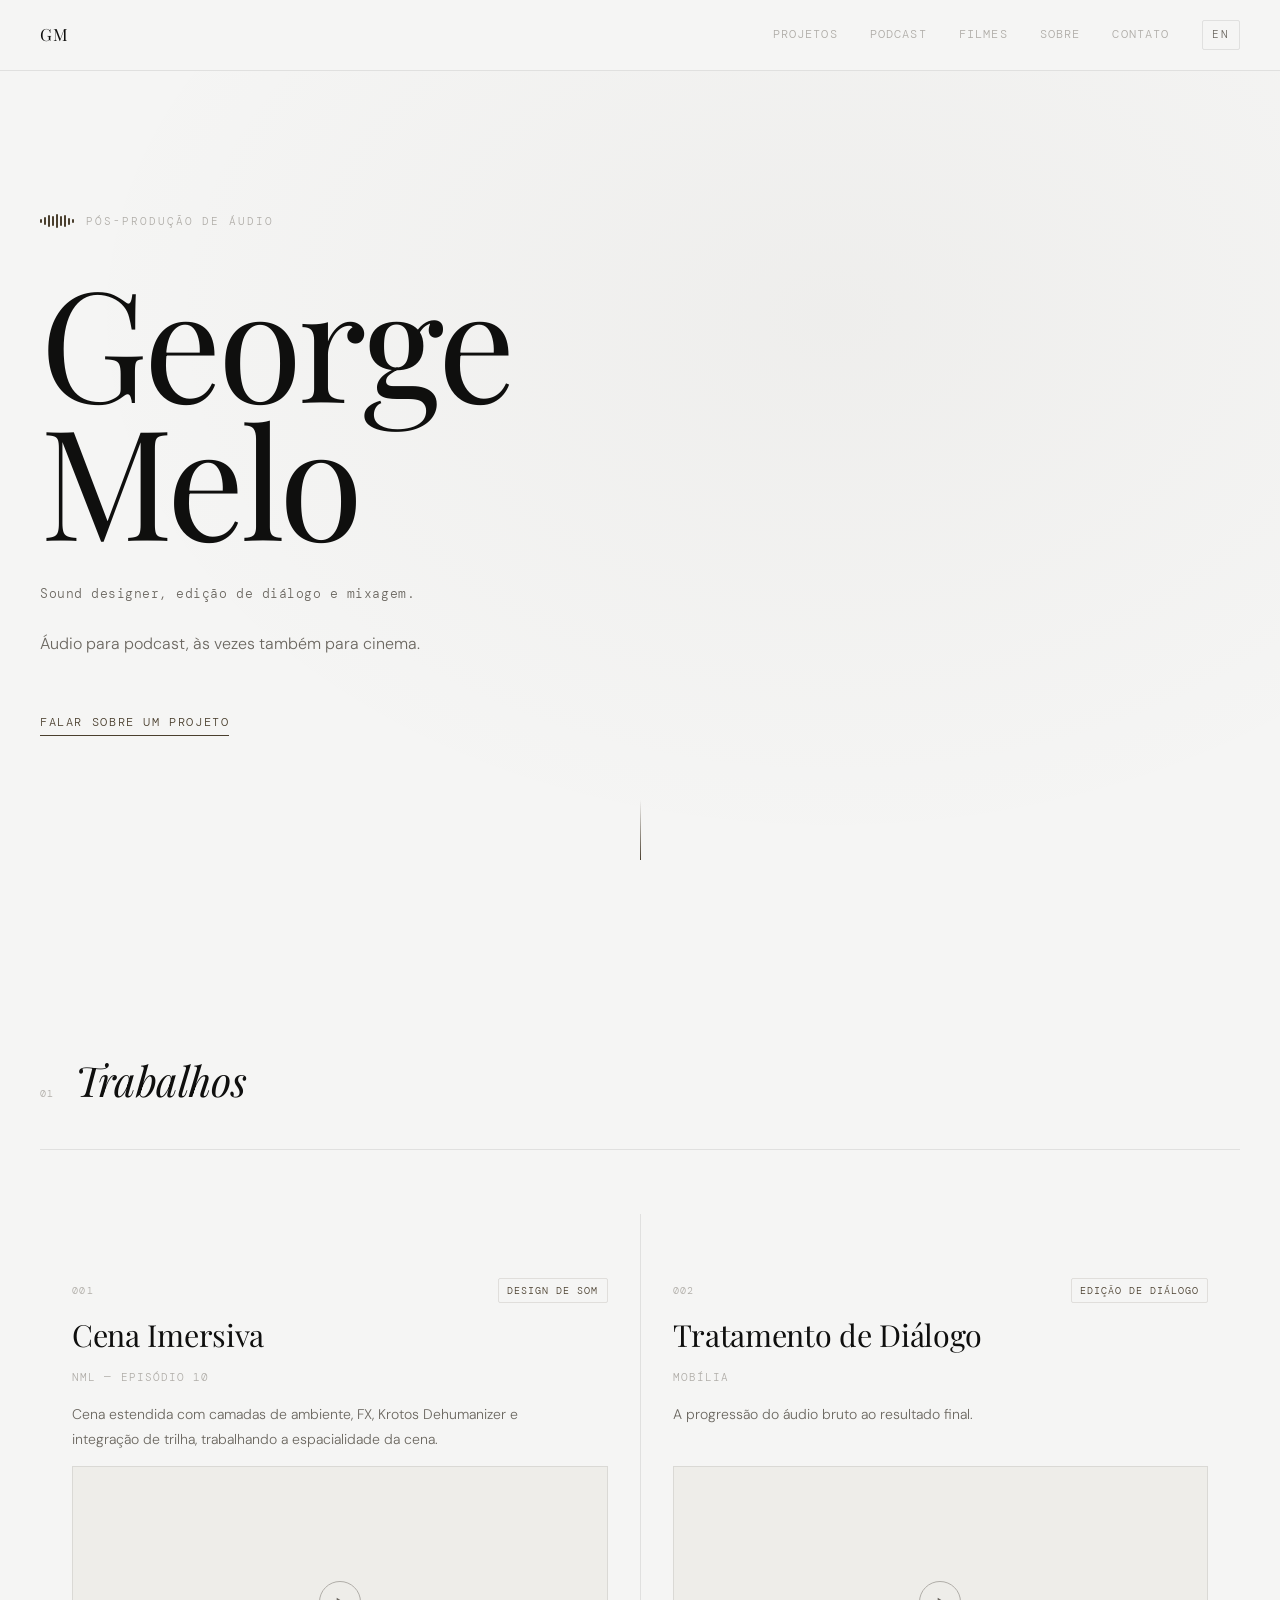
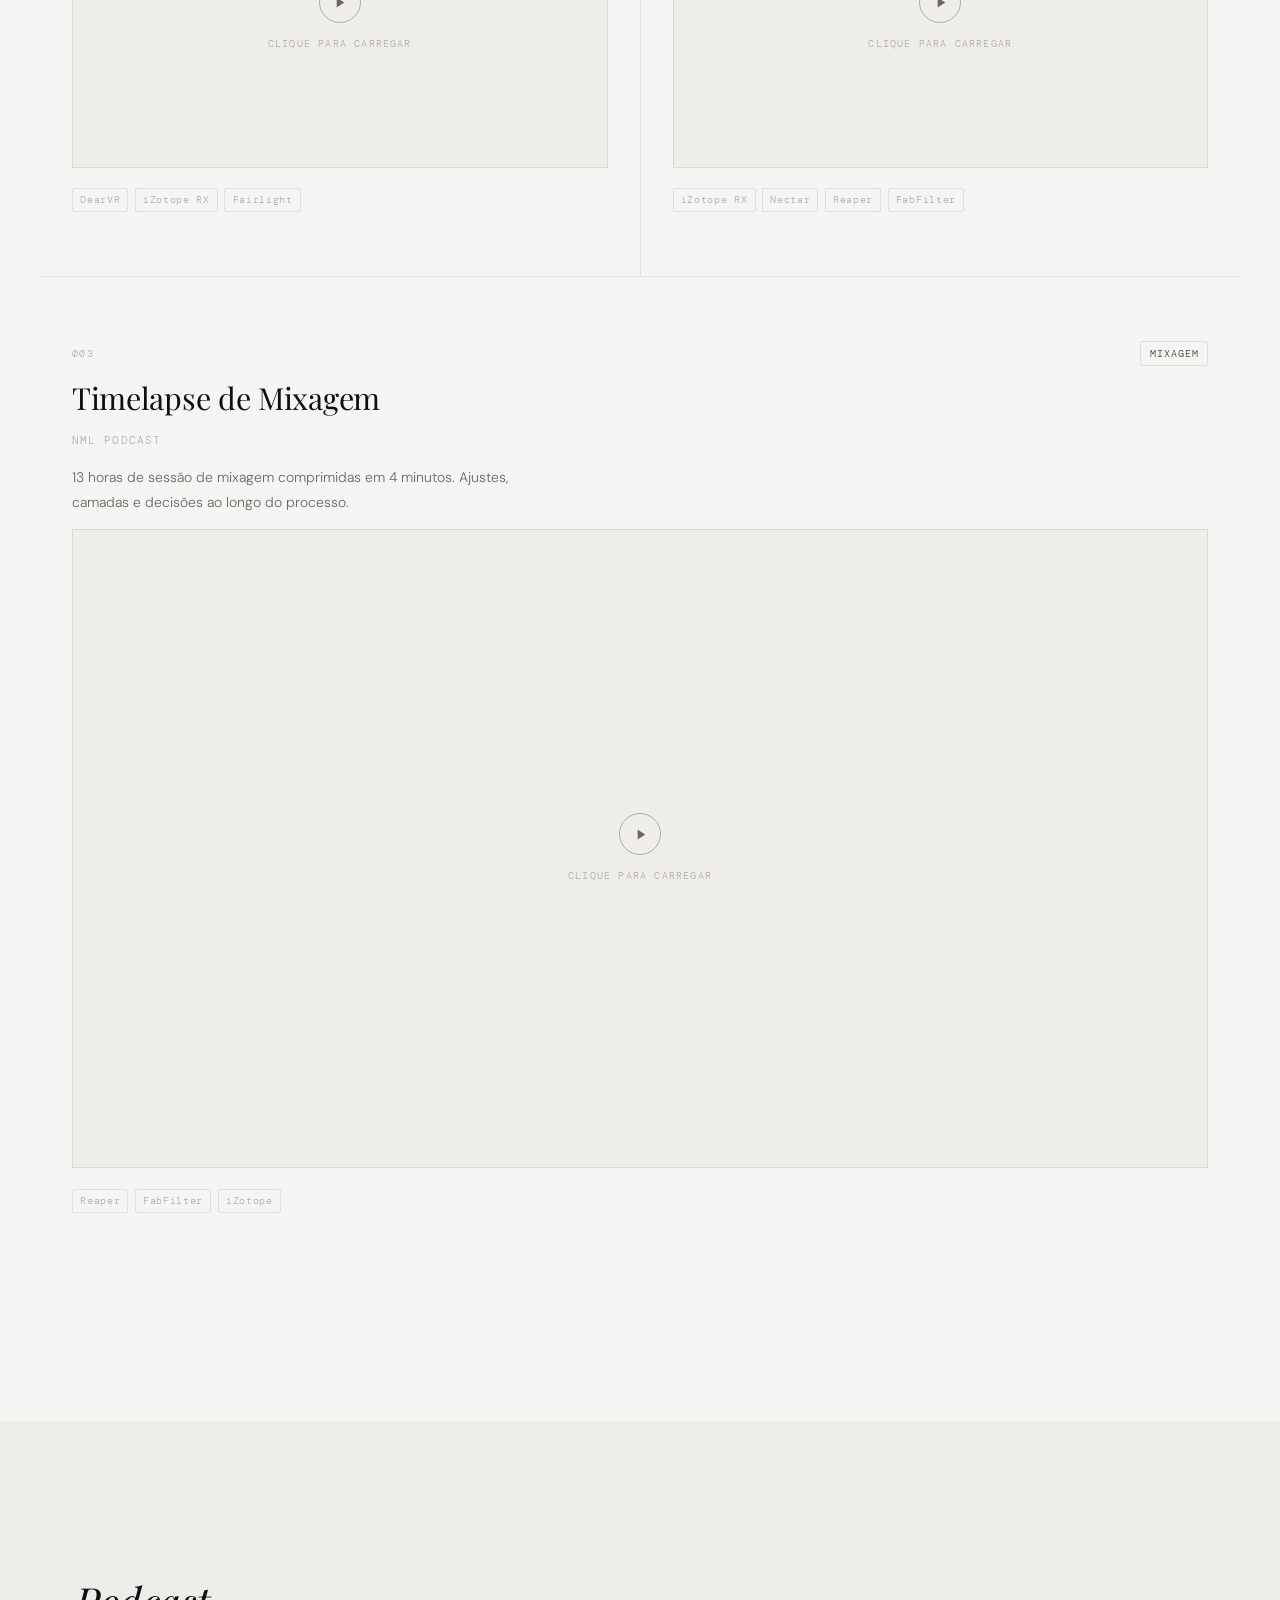
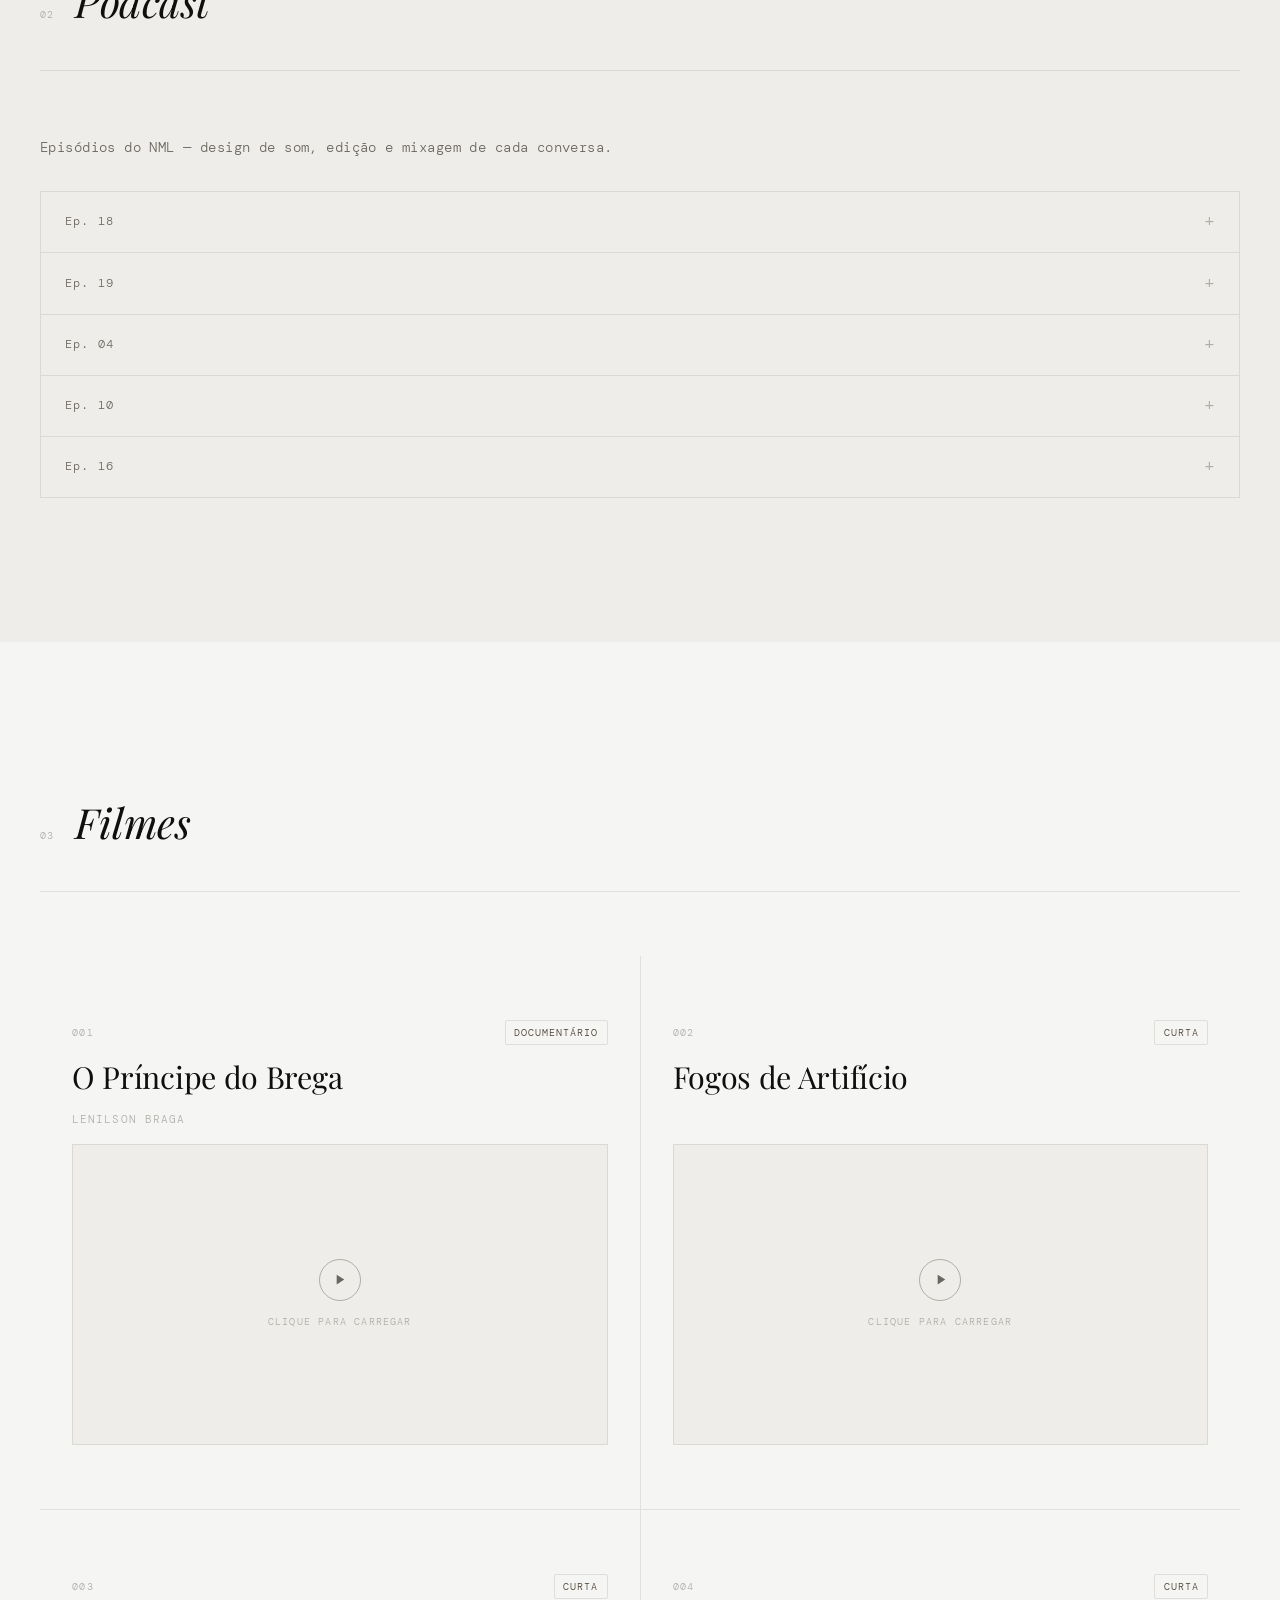
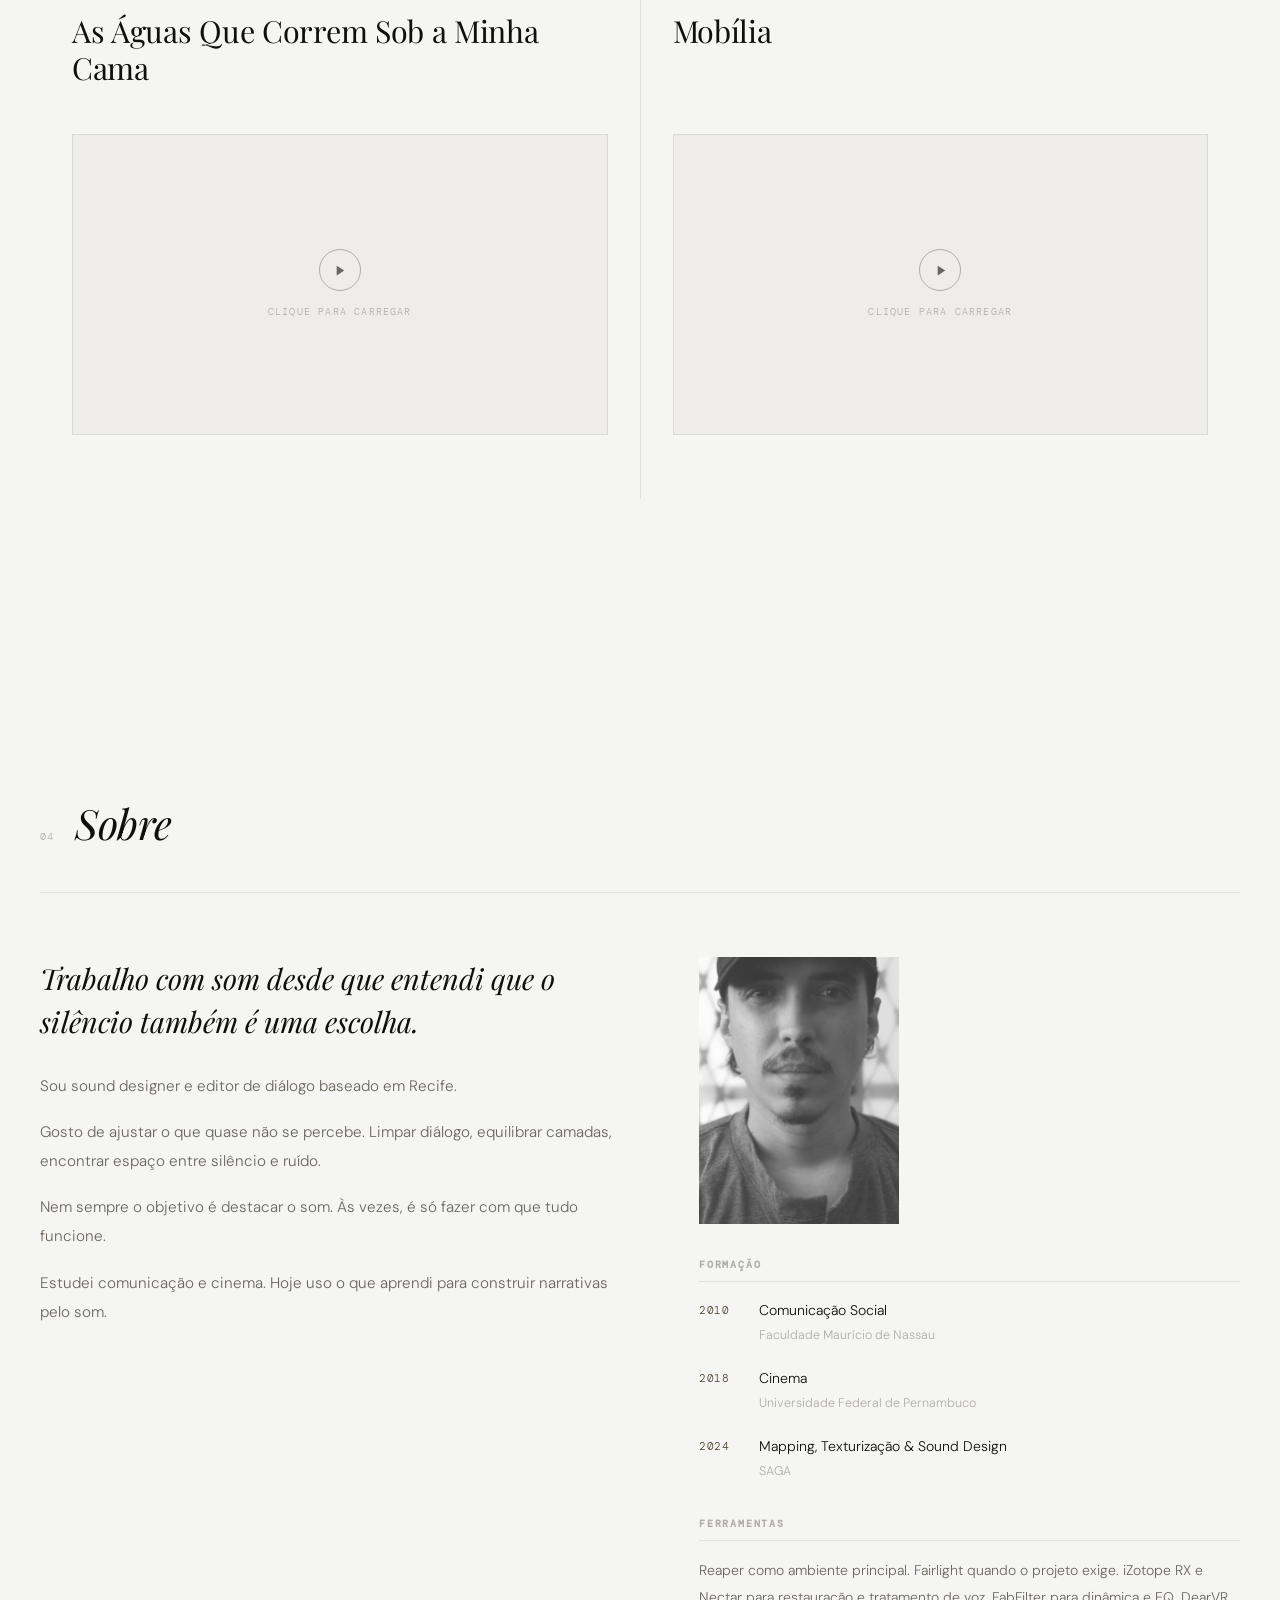
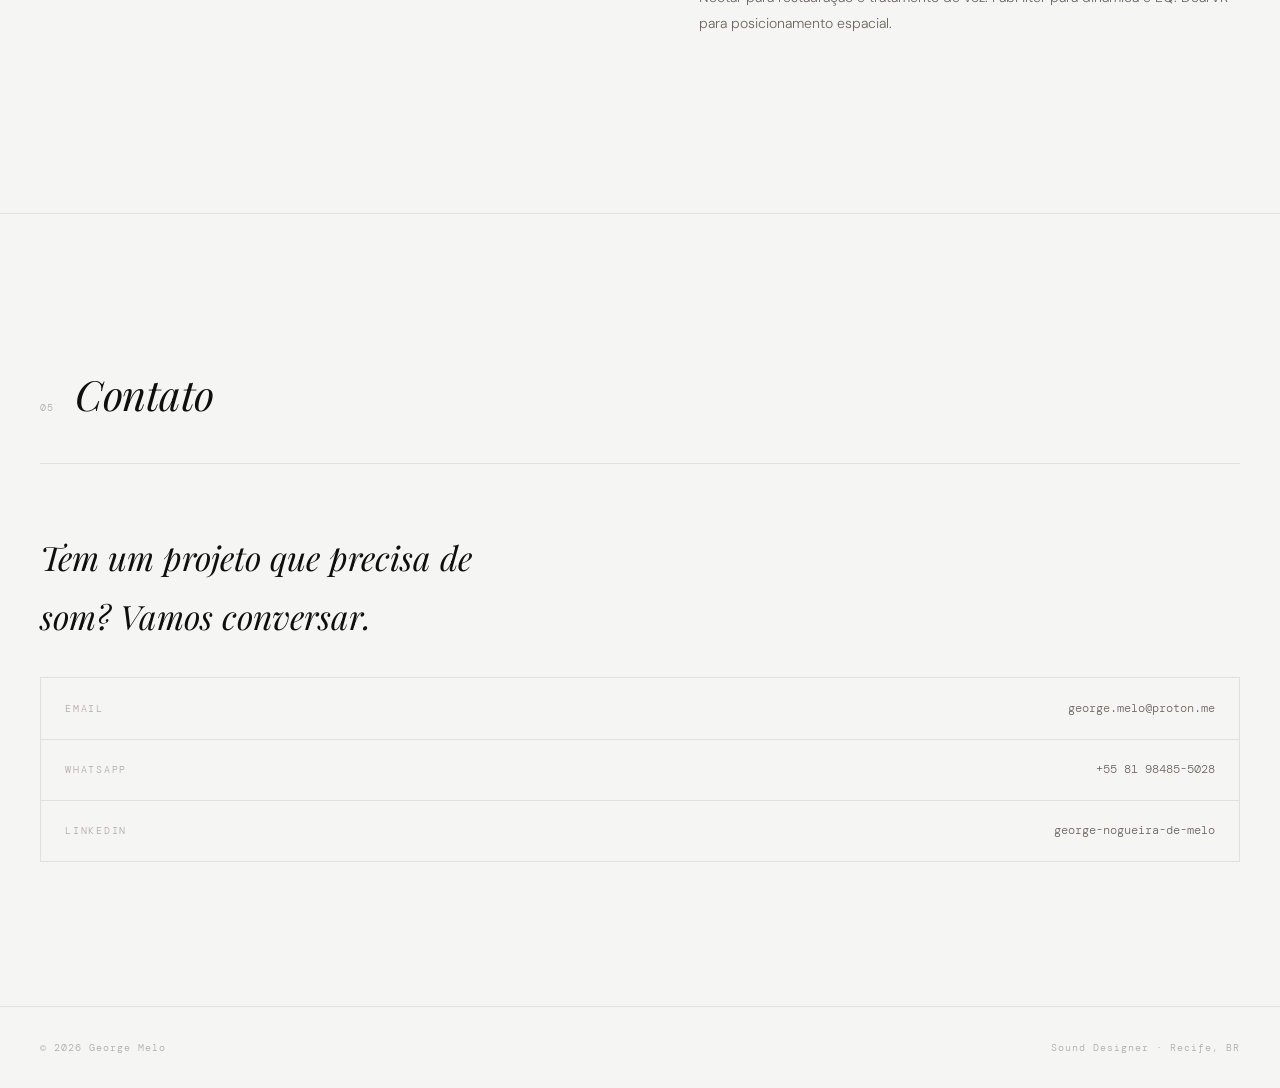
==== commit dc5e2266: "Add files via upload" ====
--- a/index.html
+++ b/index.html
@@ -61,12 +61,66 @@
       <article class="project">
         <div class="project-meta">
           <span class="project-index">001</span>
+          <span class="project-tag" data-pt="Design de Som" data-en="Sound Design">Design de Som</span>
+        </div>
+        <h3 class="project-title" data-pt="Cena Imersiva" data-en="Immersive Scene">Cena Imersiva</h3>
+        <p class="project-client">NML — Episódio 10</p>
+        <p class="project-desc" data-pt="Cena estendida com camadas de ambiente, FX, Krotos Dehumanizer e integração de trilha, trabalhando a espacialidade da cena." data-en="Extended scene with layers of ambience, FX, Krotos Dehumanizer and score integration, shaping the spatial dimension of the scene.">
+          Cena estendida com camadas de ambiente, FX, Krotos Dehumanizer e integração de trilha, trabalhando a espacialidade da cena.
+        </p>
+        <div class="video-trigger" data-src="https://player.vimeo.com/video/1186978144?autoplay=1">
+          <div class="video-thumb-placeholder">
+            <div class="play-icon" aria-label="Reproduzir vídeo">
+              <svg viewBox="0 0 24 24" fill="none" xmlns="http://www.w3.org/2000/svg"><polygon points="5,3 19,12 5,21" fill="currentColor"/></svg>
+            </div>
+            <span class="video-hint" data-pt="Clique para carregar" data-en="Click to load">Clique para carregar</span>
+          </div>
+        </div>
+        <div class="video-embed hidden">
+          <iframe src="" width="100%" height="100%" frameborder="0" allow="autoplay; fullscreen; picture-in-picture" allowfullscreen title="Cena Imersiva — NML Ep. 10"></iframe>
+        </div>
+        <div class="project-tools">
+          <span>DearVR</span><span>iZotope RX</span><span>Fairlight</span>
+        </div>
+      </article>
+
+      <!-- Project 2 -->
+      <article class="project">
+        <div class="project-meta">
+          <span class="project-index">002</span>
+          <span class="project-tag" data-pt="Edição de Diálogo" data-en="Dialogue Editing">Edição de Diálogo</span>
+        </div>
+        <h3 class="project-title" data-pt="Tratamento de Diálogo" data-en="Dialogue Treatment">Tratamento de Diálogo</h3>
+        <p class="project-client">Mobília</p>
+        <p class="project-desc" data-pt="A progressão do áudio bruto ao resultado final." data-en="From raw audio to final result.">
+          A progressão do áudio bruto ao resultado final.
+        </p>
+        <div class="video-trigger" data-src="https://player.vimeo.com/video/1186978139?autoplay=1">
+          <div class="video-thumb-placeholder">
+            <div class="play-icon" aria-label="Reproduzir vídeo">
+              <svg viewBox="0 0 24 24" fill="none" xmlns="http://www.w3.org/2000/svg"><polygon points="5,3 19,12 5,21" fill="currentColor"/></svg>
+            </div>
+            <span class="video-hint" data-pt="Clique para carregar" data-en="Click to load">Clique para carregar</span>
+          </div>
+        </div>
+        <div class="video-embed hidden">
+          <iframe src="" width="100%" height="100%" frameborder="0" allow="autoplay; fullscreen; picture-in-picture" allowfullscreen title="Tratamento de Diálogo — Mobília"></iframe>
+        </div>
+        <div class="project-tools">
+          <span>iZotope RX</span><span>Nectar</span><span>Reaper</span><span>FabFilter</span>
+        </div>
+      </article>
+
+      <!-- Project 3 -->
+      <article class="project project--wide">
+        <div class="project-meta">
+          <span class="project-index">003</span>
           <span class="project-tag" data-pt="Mixagem" data-en="Mixing">Mixagem</span>
         </div>
         <h3 class="project-title" data-pt="Timelapse de Mixagem" data-en="Mixing Timelapse">Timelapse de Mixagem</h3>
         <p class="project-client">NML Podcast</p>
-        <p class="project-desc" data-pt="13 horas de sessão de mixagem comprimidas em 4 minutos. Cada camada, cada ajuste, cada decisão visível." data-en="13 hours of a mixing session compressed into 4 minutes. Every layer, every adjustment, every decision — visible.">
-          13 horas de sessão de mixagem comprimidas em 4 minutos. Cada camada, cada ajuste, cada decisão visível.
+        <p class="project-desc" data-pt="13 horas de sessão de mixagem comprimidas em 4 minutos. Ajustes, camadas e decisões ao longo do processo." data-en="13 hours of mixing compressed into 4 minutes. Adjustments, layers and decisions throughout the process.">
+          13 horas de sessão de mixagem comprimidas em 4 minutos. Ajustes, camadas e decisões ao longo do processo.
         </p>
         <div class="video-trigger" data-src="https://player.vimeo.com/video/989617160?autoplay=1">
           <div class="video-thumb-placeholder">
@@ -81,60 +135,6 @@
         </div>
         <div class="project-tools">
           <span>Reaper</span><span>FabFilter</span><span>iZotope</span>
-        </div>
-      </article>
-
-      <!-- Project 2 -->
-      <article class="project">
-        <div class="project-meta">
-          <span class="project-index">002</span>
-          <span class="project-tag" data-pt="Design de Som" data-en="Sound Design">Design de Som</span>
-        </div>
-        <h3 class="project-title" data-pt="Cena Imersiva" data-en="Immersive Scene">Cena Imersiva</h3>
-        <p class="project-client">NML — Episódio 10</p>
-        <p class="project-desc" data-pt="Cena estendida com camadas de ambiente, FX, dehumanizador e integração de trilha. Cada elemento posicionado com intenção espacial." data-en="Extended scene with layers of ambience, FX, dehumanizer and score integration. Each element positioned with spatial intention.">
-          Cena estendida com camadas de ambiente, FX, dehumanizador e integração de trilha. Cada elemento posicionado com intenção espacial.
-        </p>
-        <div class="video-trigger" data-src="https://player.vimeo.com/video/1186978144?autoplay=1">
-          <div class="video-thumb-placeholder">
-            <div class="play-icon" aria-label="Reproduzir vídeo">
-              <svg viewBox="0 0 24 24" fill="none" xmlns="http://www.w3.org/2000/svg"><polygon points="5,3 19,12 5,21" fill="currentColor"/></svg>
-            </div>
-            <span class="video-hint" data-pt="Clique para carregar" data-en="Click to load">Clique para carregar</span>
-          </div>
-        </div>
-        <div class="video-embed hidden">
-          <iframe src="" width="100%" height="100%" frameborder="0" allow="autoplay; fullscreen; picture-in-picture" allowfullscreen title="Cena Imersiva — NML Ep. 10"></iframe>
-        </div>
-        <div class="project-tools">
-          <span>DearVR</span><span>iZotope RX</span><span>Fairlight</span>
-        </div>
-      </article>
-
-      <!-- Project 3 -->
-      <article class="project project--wide">
-        <div class="project-meta">
-          <span class="project-index">003</span>
-          <span class="project-tag" data-pt="Edição de Diálogo" data-en="Dialogue Editing">Edição de Diálogo</span>
-        </div>
-        <h3 class="project-title" data-pt="Tratamento de Diálogo" data-en="Dialogue Treatment">Tratamento de Diálogo</h3>
-        <p class="project-client">Mobília</p>
-        <p class="project-desc" data-pt="A progressão do áudio bruto ao resultado final. O processo tornado visível. Cada decisão de limpeza e restauração de voz documentada." data-en="The progression from raw audio to the final result. The process made visible. Every cleaning and voice restoration decision documented.">
-          A progressão do áudio bruto ao resultado final. O processo tornado visível. Cada decisão de limpeza e restauração de voz documentada.
-        </p>
-        <div class="video-trigger" data-src="https://player.vimeo.com/video/1186978139?autoplay=1">
-          <div class="video-thumb-placeholder">
-            <div class="play-icon" aria-label="Reproduzir vídeo">
-              <svg viewBox="0 0 24 24" fill="none" xmlns="http://www.w3.org/2000/svg"><polygon points="5,3 19,12 5,21" fill="currentColor"/></svg>
-            </div>
-            <span class="video-hint" data-pt="Clique para carregar" data-en="Click to load">Clique para carregar</span>
-          </div>
-        </div>
-        <div class="video-embed hidden">
-          <iframe src="" width="100%" height="100%" frameborder="0" allow="autoplay; fullscreen; picture-in-picture" allowfullscreen title="Tratamento de Diálogo — Mobília"></iframe>
-        </div>
-        <div class="project-tools">
-          <span>iZotope RX</span><span>Nectar</span><span>Reaper</span><span>FabFilter</span>
         </div>
       </article>
 
@@ -324,17 +324,17 @@
         <p class="about-lead" data-pt="Trabalho com som desde que entendi que o silêncio também é uma escolha." data-en="I have worked with sound since I realized that silence is also a choice.">
           Trabalho com som desde que entendi que o silêncio também é uma escolha.
         </p>
-        <p data-pt="Sou sound designer, editor de diálogo e mixer baseado em Recife." data-en="I am a sound designer, dialogue editor and mixer based in Recife.">
-          Sou sound designer, editor de diálogo e mixer baseado em Recife.
+        <p data-pt="Sou sound designer e editor de diálogo baseado em Recife." data-en="I am a sound designer and dialogue editor based in Recife.">
+          Sou sound designer e editor de diálogo baseado em Recife.
         </p>
         <p data-pt="Gosto de ajustar o que quase não se percebe. Limpar diálogo, equilibrar camadas, encontrar espaço entre silêncio e ruído." data-en="I focus on what usually goes unnoticed. Cleaning dialogue, balancing layers, shaping space between silence and noise.">
           Gosto de ajustar o que quase não se percebe. Limpar diálogo, equilibrar camadas, encontrar espaço entre silêncio e ruído.
         </p>
-        <p data-pt="Nem sempre o objetivo é destacar o som. Às vezes é só fazer com que tudo funcione sem chamar atenção." data-en="Sometimes the goal is not to make sound stand out. Just to make everything work.">
-          Nem sempre o objetivo é destacar o som. Às vezes é só fazer com que tudo funcione sem chamar atenção.
-        </p>
-        <p data-pt="Estudei comunicação e cinema. Hoje trabalho com som em pós-produção, focado em sound design, edição de diálogo e mixagem." data-en="My background is in communication and film. Today I work in audio post-production, focused on sound design, dialogue editing and mixing.">
-          Estudei comunicação e cinema. Hoje trabalho com som em pós-produção, focado em sound design, edição de diálogo e mixagem.
+        <p data-pt="Nem sempre o objetivo é destacar o som. Às vezes, é só fazer com que tudo funcione." data-en="Sometimes the goal is not to make sound stand out. Sometimes it is just about making everything work.">
+          Nem sempre o objetivo é destacar o som. Às vezes, é só fazer com que tudo funcione.
+        </p>
+        <p data-pt="Estudei comunicação e cinema. Hoje uso o que aprendi para construir narrativas pelo som." data-en="My background is in communication and film. Today I use what I learned to build narratives through sound.">
+          Estudei comunicação e cinema. Hoje uso o que aprendi para construir narrativas pelo som.
         </p>
       </div>
 
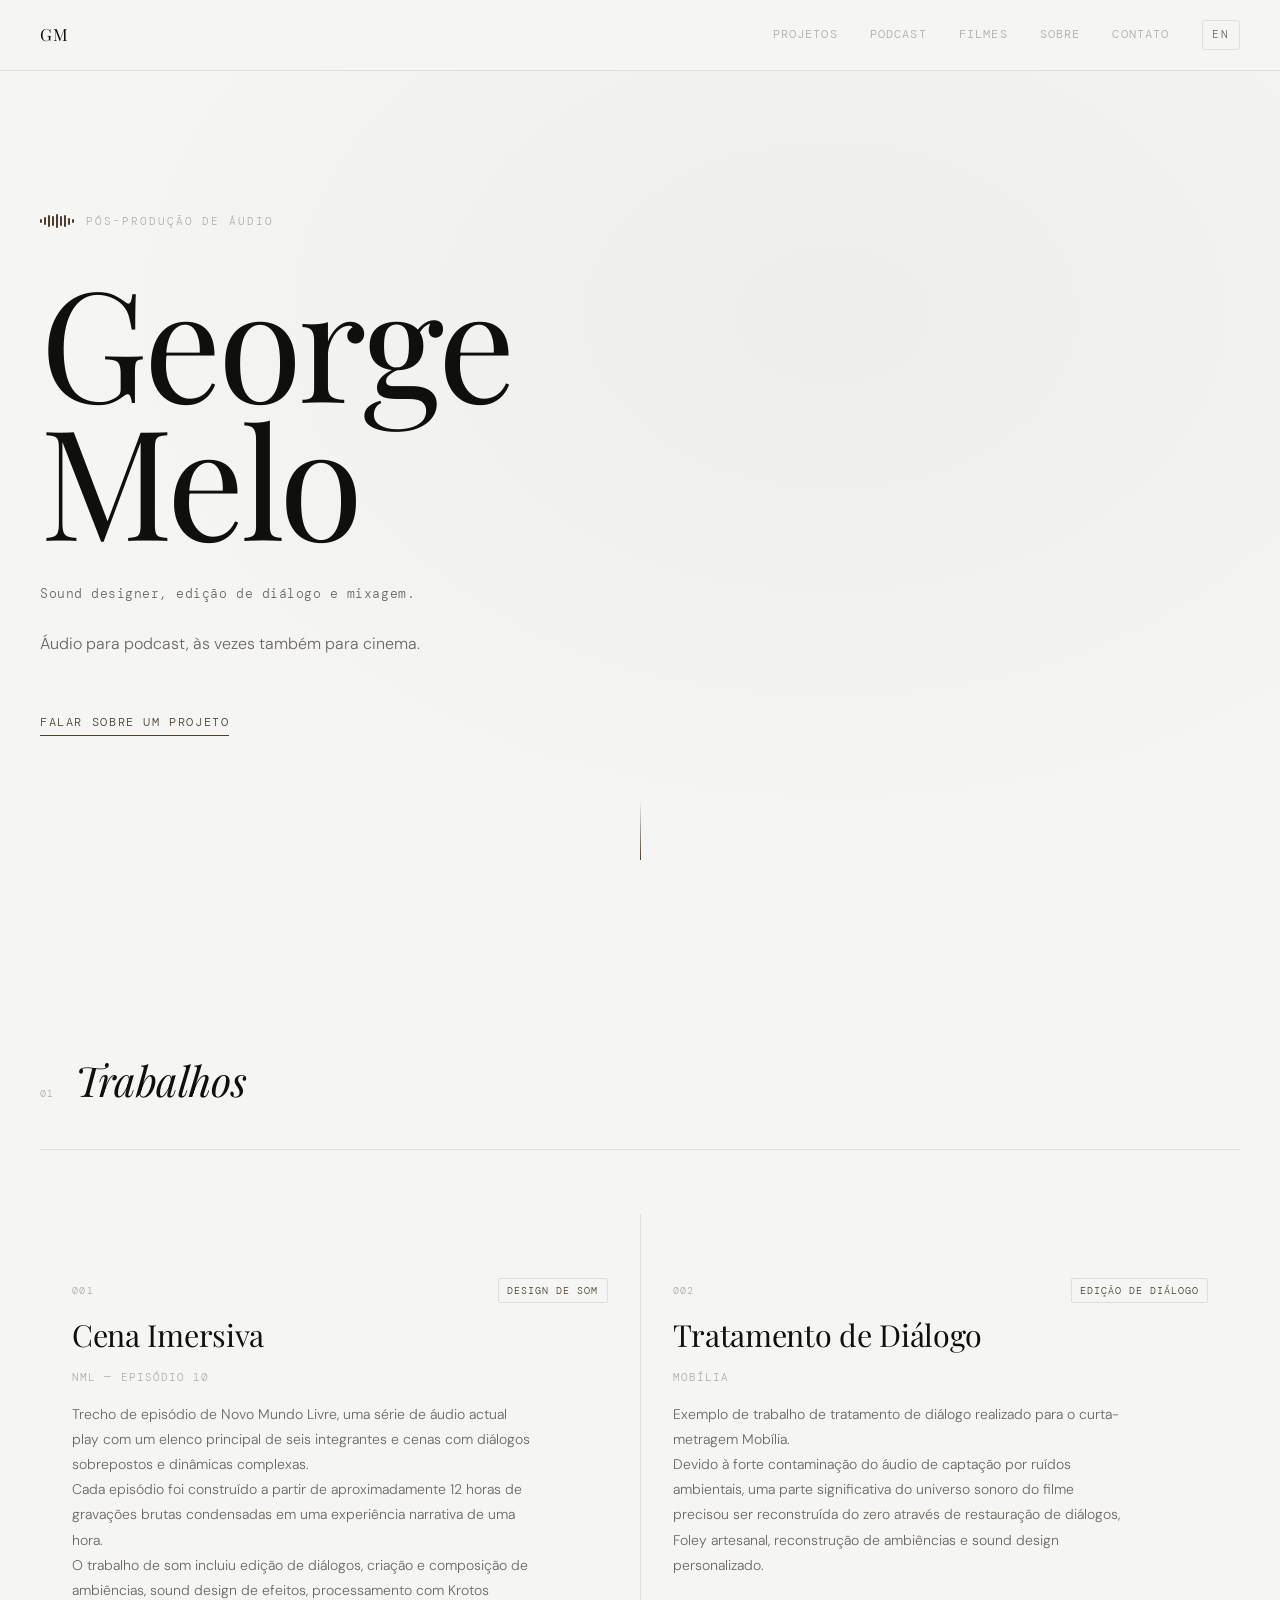
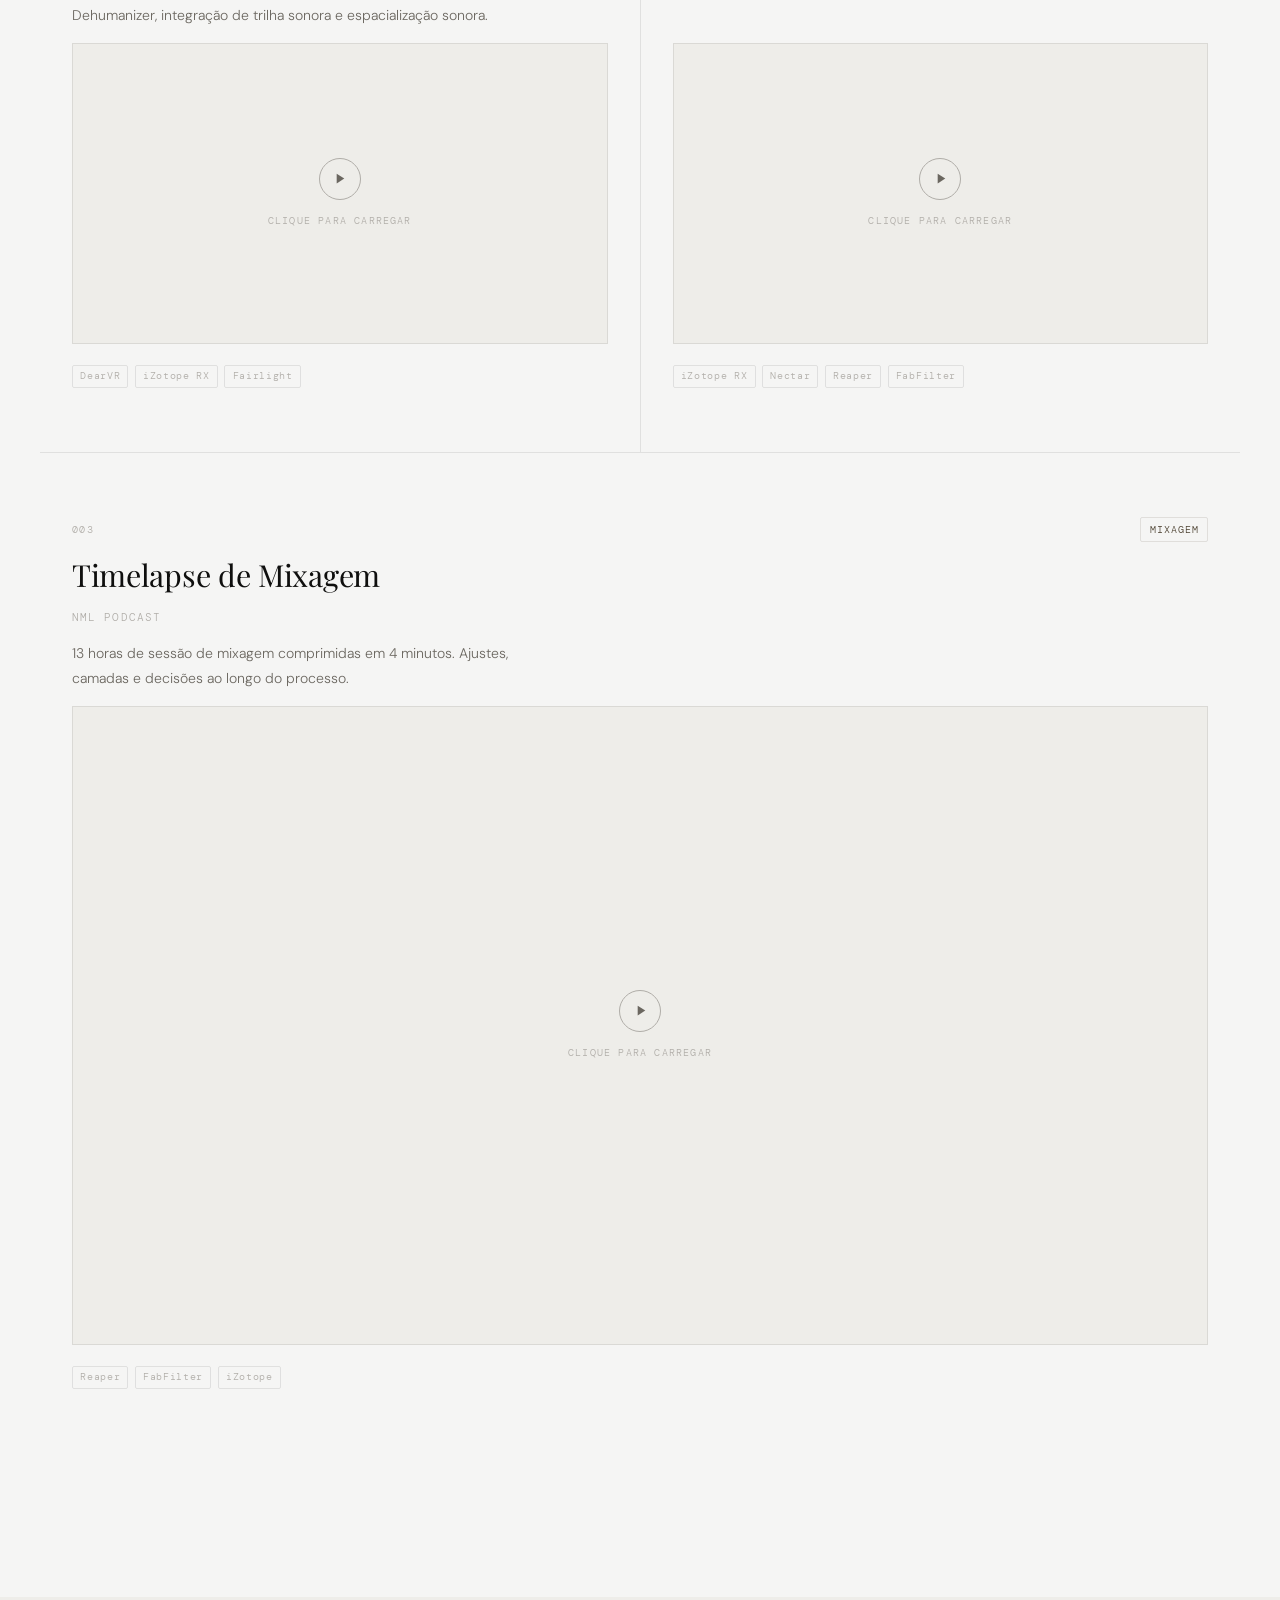
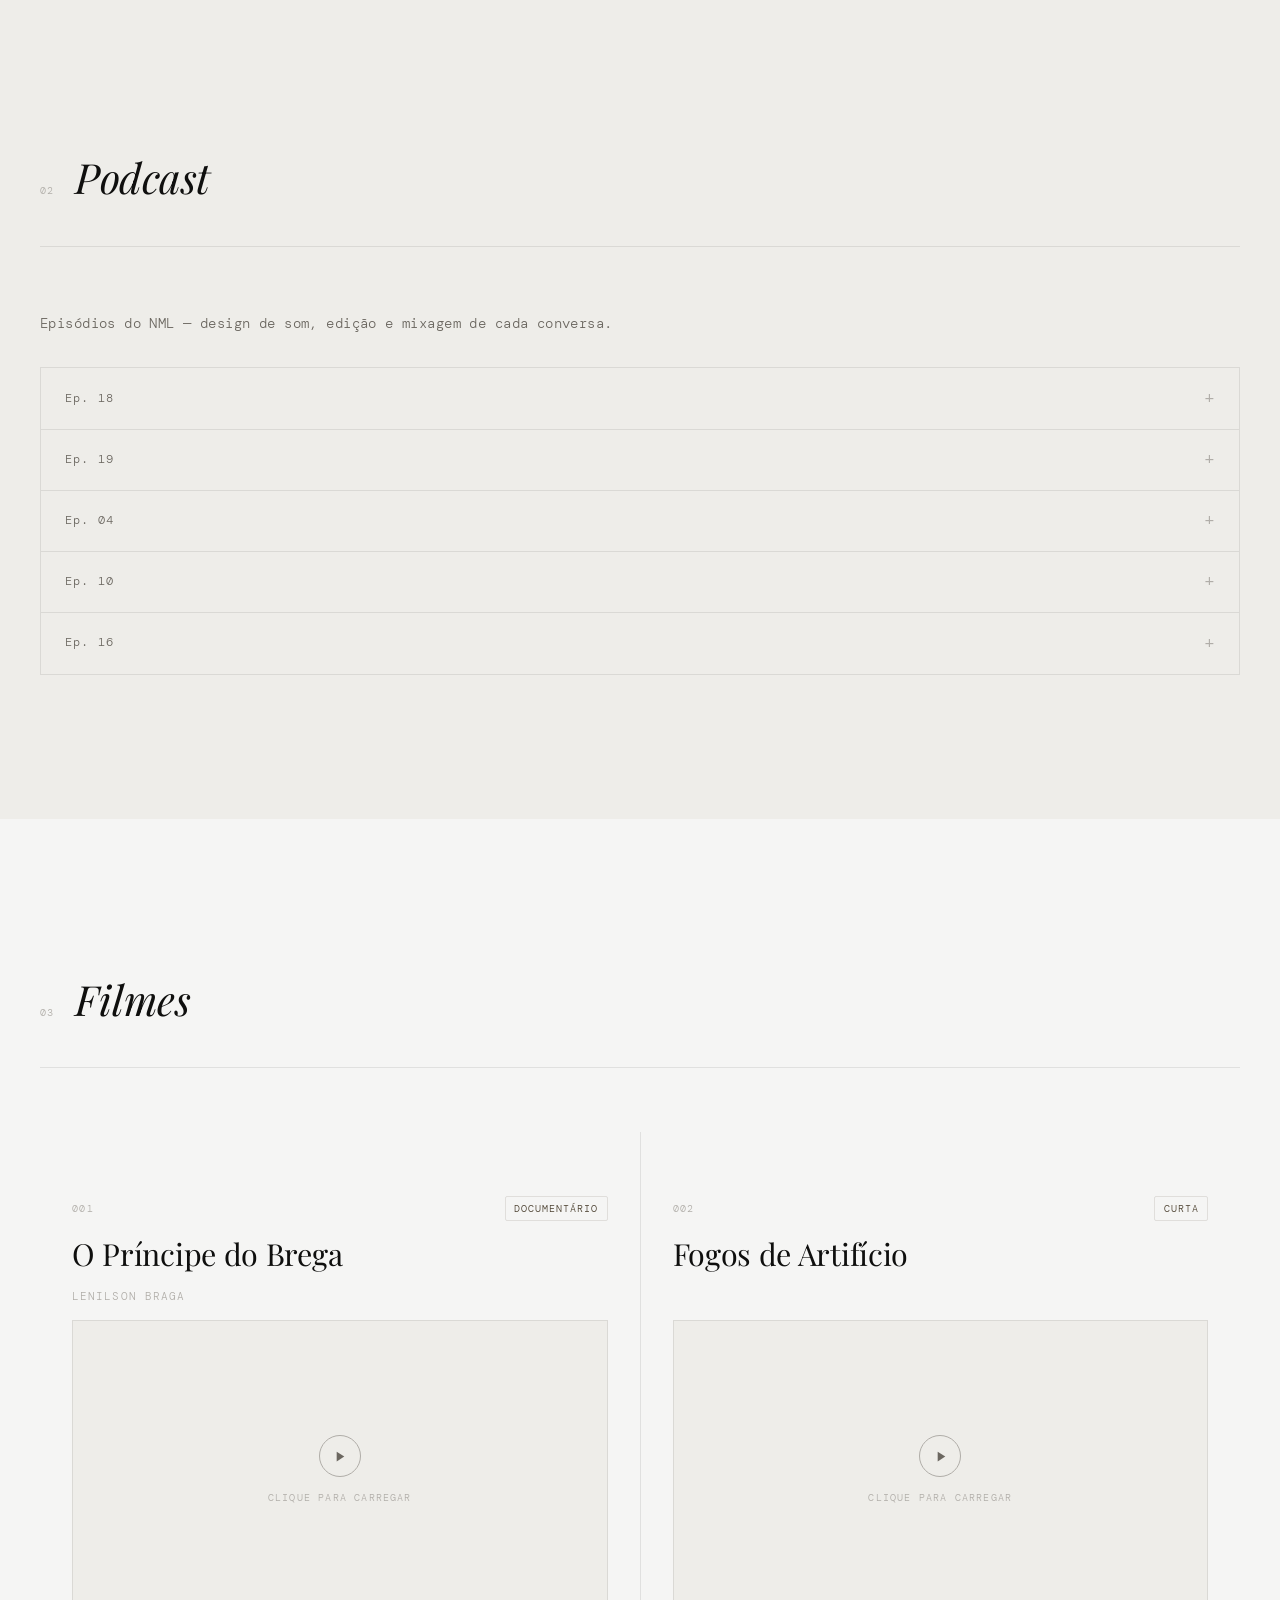
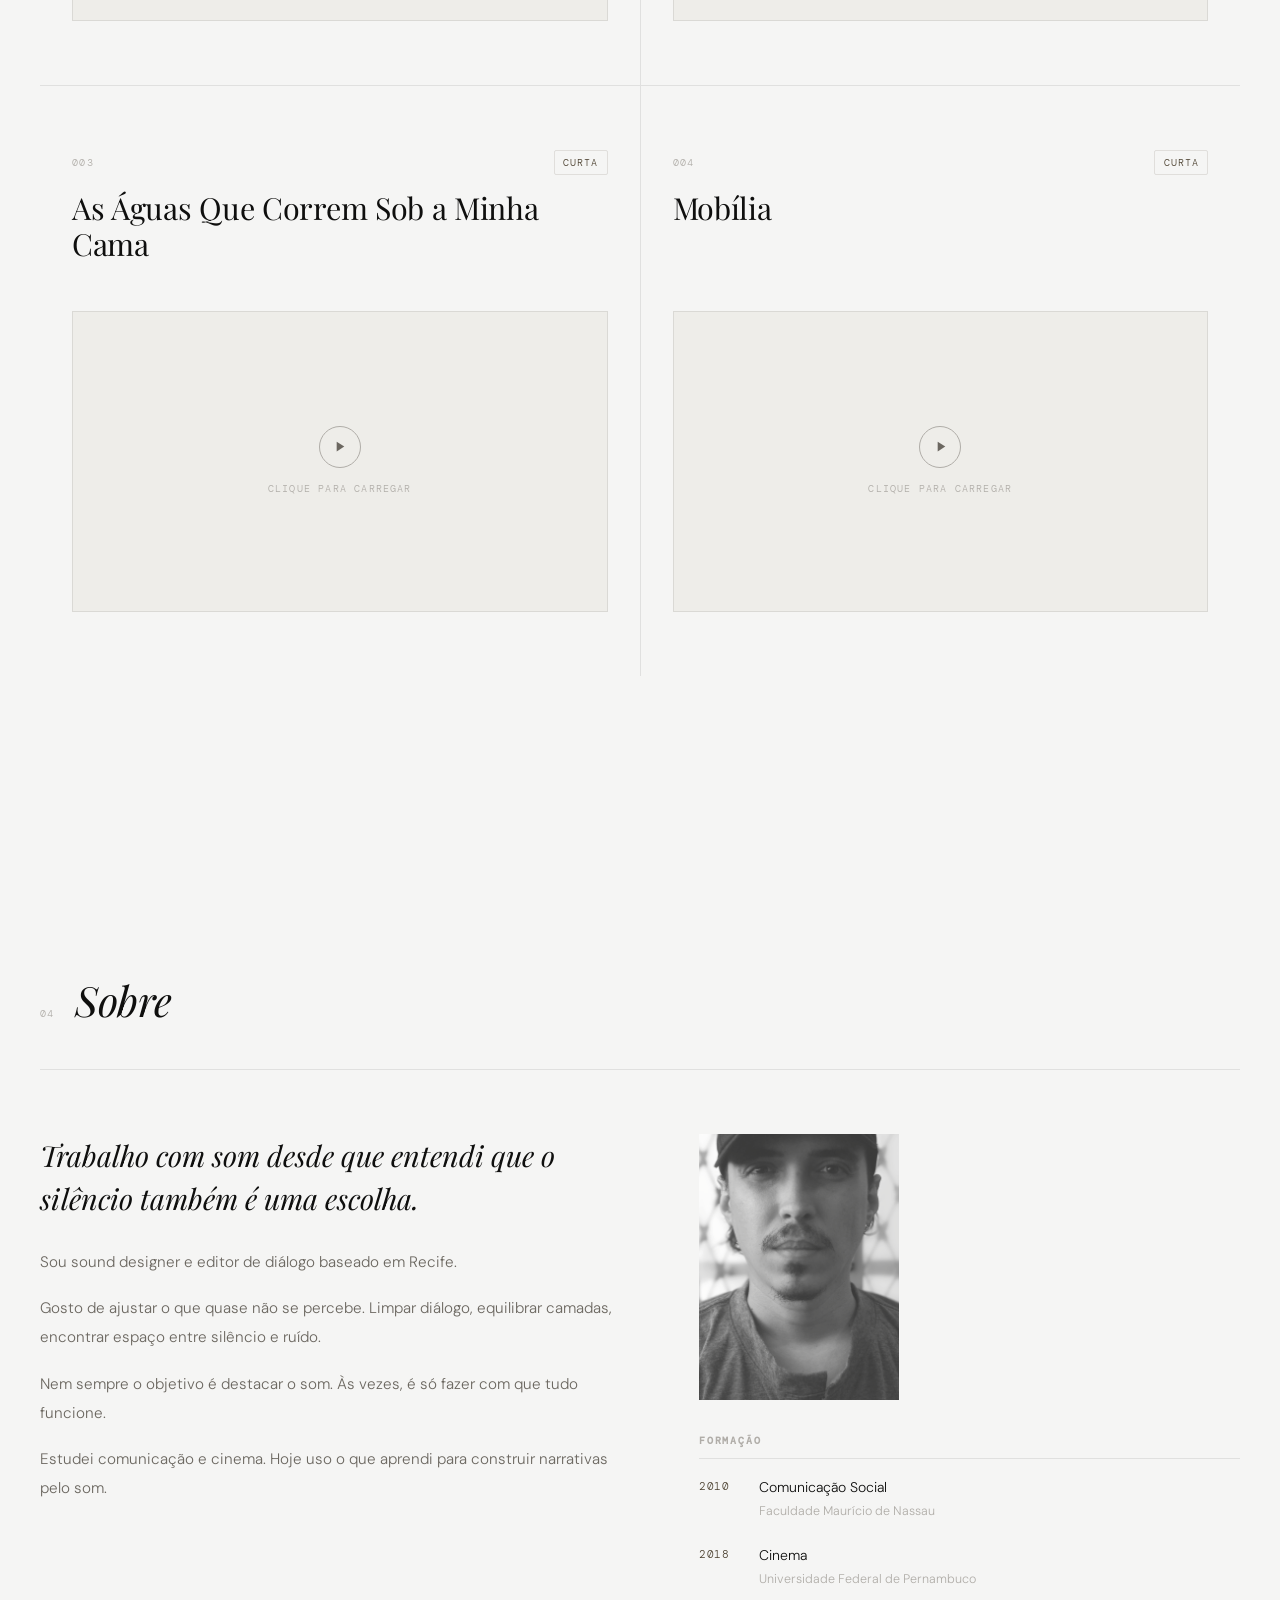
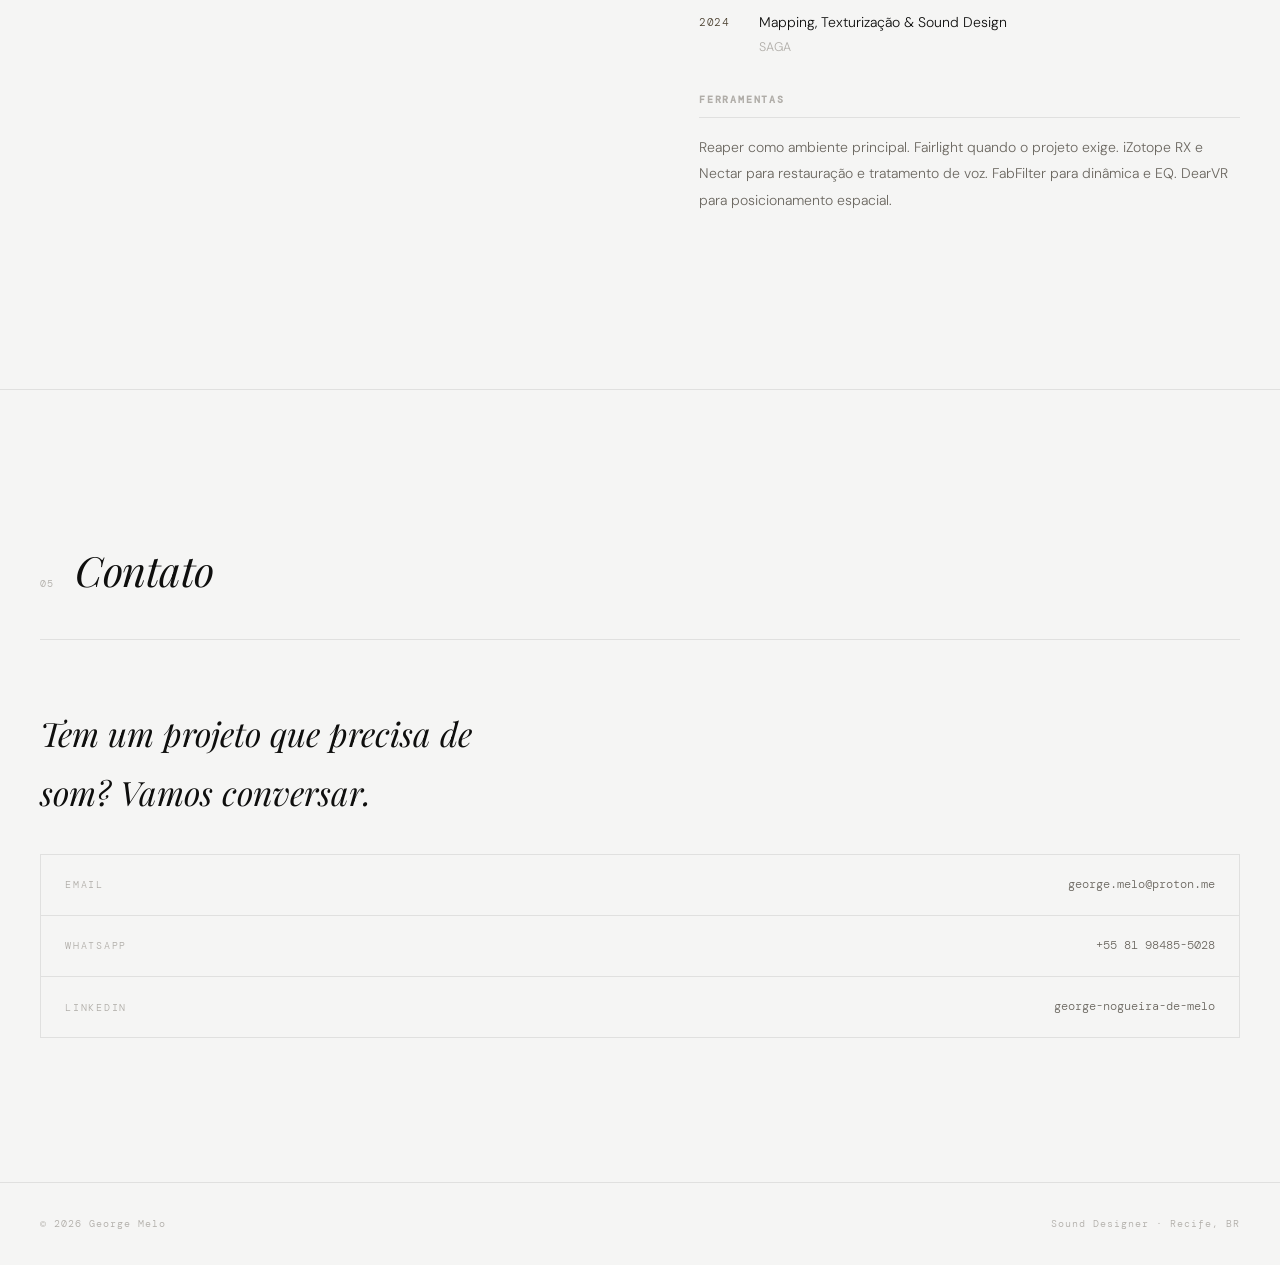
==== commit fc7e1d8d: "Add files via upload" ====
--- a/index.html
+++ b/index.html
@@ -5,6 +5,11 @@
   <meta name="viewport" content="width=device-width, initial-scale=1.0" />
   <title>George Melo — Sound Designer</title>
   <meta name="description" content="George Melo — Sound Designer, Dialogue Editor & Mixer especializado em pós-produção de áudio." />
+  <meta property="og:title" content="Portfólio – George Nogueira de Melo">
+  <meta property="og:description" content="Design de som, edição de diálogo e mixagem para podcast e narrativa sonora.">
+  <meta property="og:image" content="https://resonancecore.github.io/preview.jpg">
+  <meta property="og:url" content="https://resonancecore.github.io/">
+  <meta property="og:type" content="website">
   <link rel="preconnect" href="https://fonts.googleapis.com" />
   <link rel="preconnect" href="https://fonts.gstatic.com" crossorigin />
   <link href="https://fonts.googleapis.com/css2?family=Playfair+Display:ital,wght@0,400;0,700;1,400&family=DM+Mono:wght@300;400&family=DM+Sans:ital,wght@0,300;0,400;1,300&display=swap" rel="stylesheet" />
@@ -65,10 +70,10 @@
         </div>
         <h3 class="project-title" data-pt="Cena Imersiva" data-en="Immersive Scene">Cena Imersiva</h3>
         <p class="project-client">NML — Episódio 10</p>
-        <p class="project-desc" data-pt="Cena estendida com camadas de ambiente, FX, Krotos Dehumanizer e integração de trilha, trabalhando a espacialidade da cena." data-en="Extended scene with layers of ambience, FX, Krotos Dehumanizer and score integration, shaping the spatial dimension of the scene.">
-          Cena estendida com camadas de ambiente, FX, Krotos Dehumanizer e integração de trilha, trabalhando a espacialidade da cena.
-        </p>
-        <div class="video-trigger" data-src="https://player.vimeo.com/video/1186978144?autoplay=1">
+        <p class="project-desc" data-pt="Trecho de episódio de Novo Mundo Livre, uma série de áudio actual play com um elenco principal de seis integrantes e cenas com diálogos sobrepostos e dinâmicas complexas.&#10;Cada episódio foi construído a partir de aproximadamente 12 horas de gravações brutas condensadas em uma experiência narrativa de uma hora.&#10;O trabalho de som incluiu edição de diálogos, criação e composição de ambiências, sound design de efeitos, processamento com Krotos Dehumanizer, integração de trilha sonora e espacialização sonora." data-en="Excerpt from Novo Mundo Livre, an actual play audio series featuring a six-member main cast and scenes with overlapping dialogue and complex dynamics.&#10;Each episode was built from approximately 12 hours of raw recordings condensed into a one-hour narrative experience.&#10;Sound work included dialogue editing, ambience creation and composition, sound effects design, processing with Krotos Dehumanizer, score integration, and spatial audio design.">
+          Trecho de episódio de Novo Mundo Livre, uma série de áudio actual play com um elenco principal de seis integrantes e cenas com diálogos sobrepostos e dinâmicas complexas.<br>Cada episódio foi construído a partir de aproximadamente 12 horas de gravações brutas condensadas em uma experiência narrativa de uma hora.<br>O trabalho de som incluiu edição de diálogos, criação e composição de ambiências, sound design de efeitos, processamento com Krotos Dehumanizer, integração de trilha sonora e espacialização sonora.
+        </p>
+        <div class="video-trigger" data-src="https://player.vimeo.com/video/1186978144?autoplay=1" data-src-en="https://player.vimeo.com/video/1191549845?title=0&byline=0&portrait=0&badge=0&autopause=0&player_id=0&app_id=58479">
           <div class="video-thumb-placeholder">
             <div class="play-icon" aria-label="Reproduzir vídeo">
               <svg viewBox="0 0 24 24" fill="none" xmlns="http://www.w3.org/2000/svg"><polygon points="5,3 19,12 5,21" fill="currentColor"/></svg>
@@ -92,10 +97,10 @@
         </div>
         <h3 class="project-title" data-pt="Tratamento de Diálogo" data-en="Dialogue Treatment">Tratamento de Diálogo</h3>
         <p class="project-client">Mobília</p>
-        <p class="project-desc" data-pt="A progressão do áudio bruto ao resultado final." data-en="From raw audio to final result.">
-          A progressão do áudio bruto ao resultado final.
-        </p>
-        <div class="video-trigger" data-src="https://player.vimeo.com/video/1186978139?autoplay=1">
+        <p class="project-desc" data-pt="Exemplo de trabalho de tratamento de diálogo realizado para o curta-metragem Mobília.&#10;Devido à forte contaminação do áudio de captação por ruídos ambientais, uma parte significativa do universo sonoro do filme precisou ser reconstruída do zero através de restauração de diálogos, Foley artesanal, reconstrução de ambiências e sound design personalizado." data-en="Example of dialogue treatment work for the short film Mobília.&#10;Due to severe environmental noise contamination in the production audio, a substantial portion of the film's sonic environment had to be reconstructed from scratch through dialogue restoration, handcrafted Foley, ambience rebuilding, and custom sound design.">
+          Exemplo de trabalho de tratamento de diálogo realizado para o curta-metragem Mobília.<br>Devido à forte contaminação do áudio de captação por ruídos ambientais, uma parte significativa do universo sonoro do filme precisou ser reconstruída do zero através de restauração de diálogos, Foley artesanal, reconstrução de ambiências e sound design personalizado.
+        </p>
+        <div class="video-trigger" data-src="https://player.vimeo.com/video/1186978139?autoplay=1" data-src-en="https://player.vimeo.com/video/1191549846?title=0&byline=0&portrait=0&badge=0&autopause=0&player_id=0&app_id=58479">
           <div class="video-thumb-placeholder">
             <div class="play-icon" aria-label="Reproduzir vídeo">
               <svg viewBox="0 0 24 24" fill="none" xmlns="http://www.w3.org/2000/svg"><polygon points="5,3 19,12 5,21" fill="currentColor"/></svg>
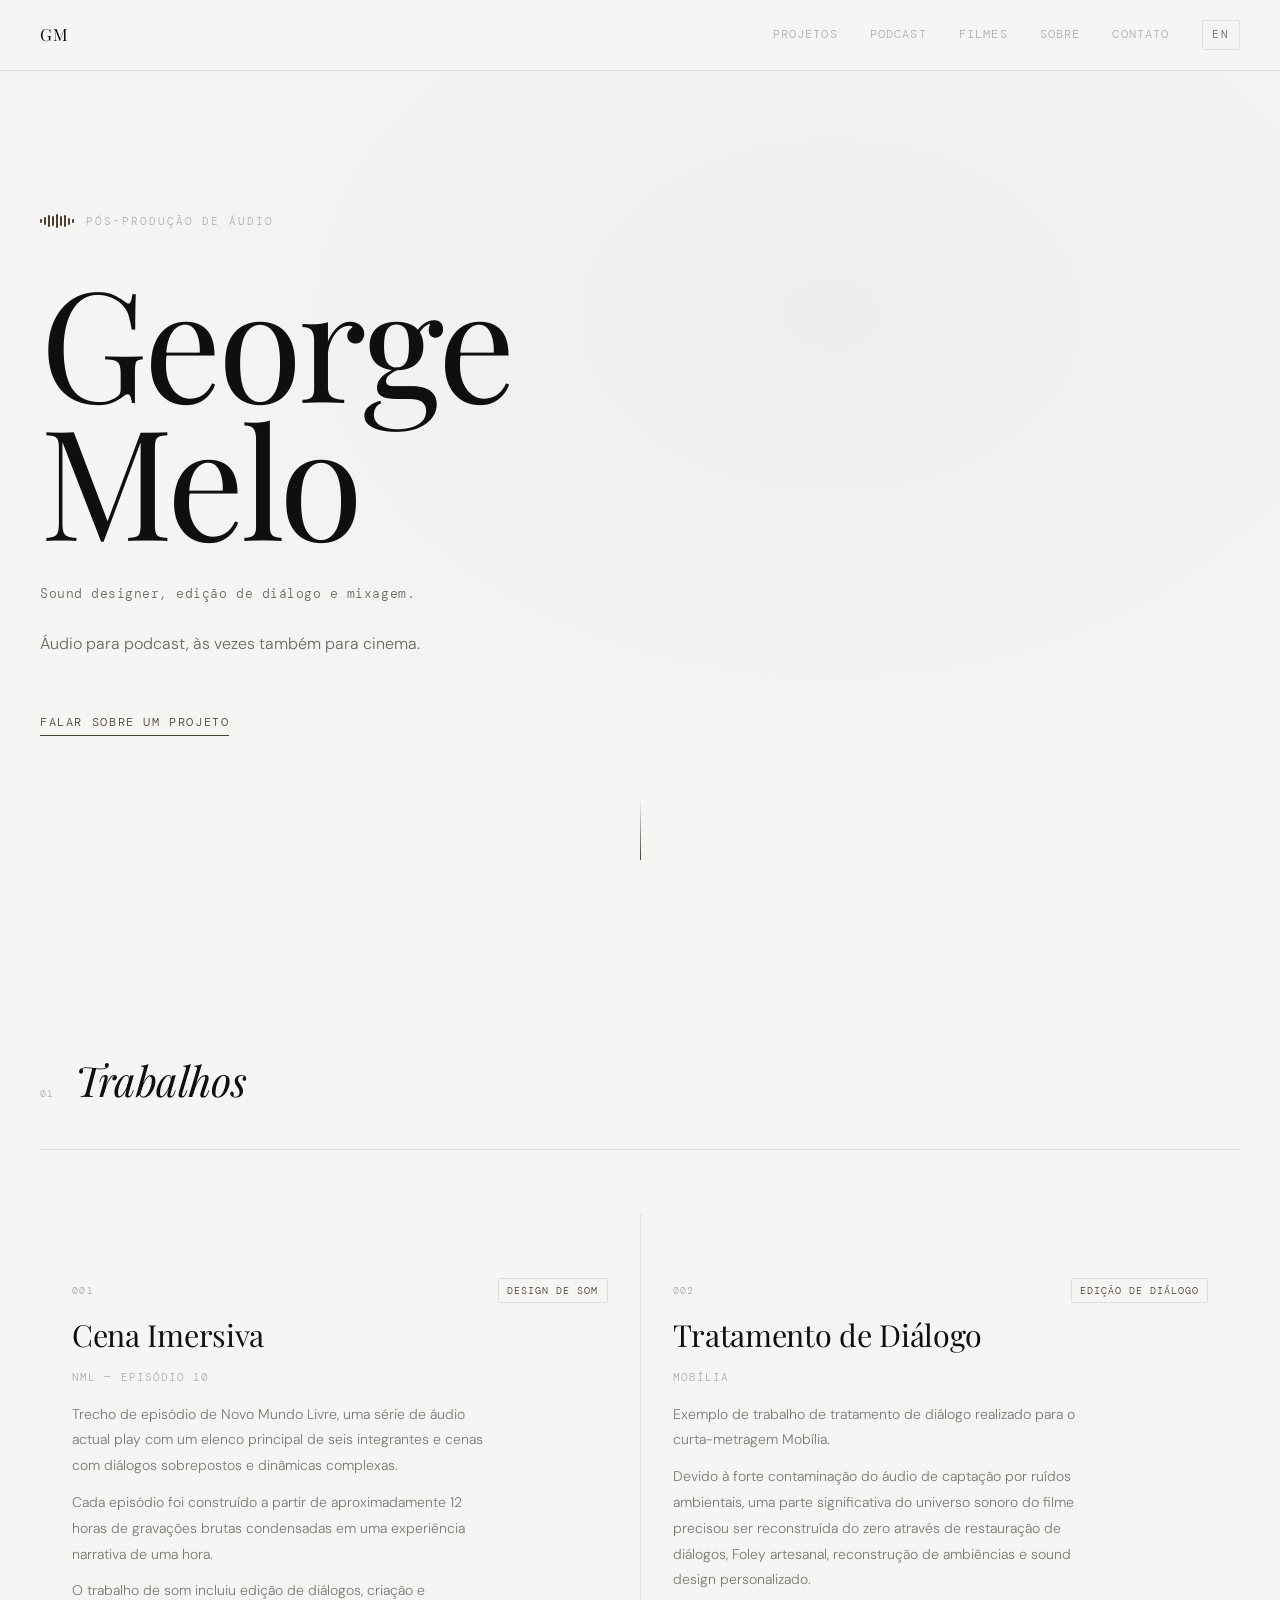
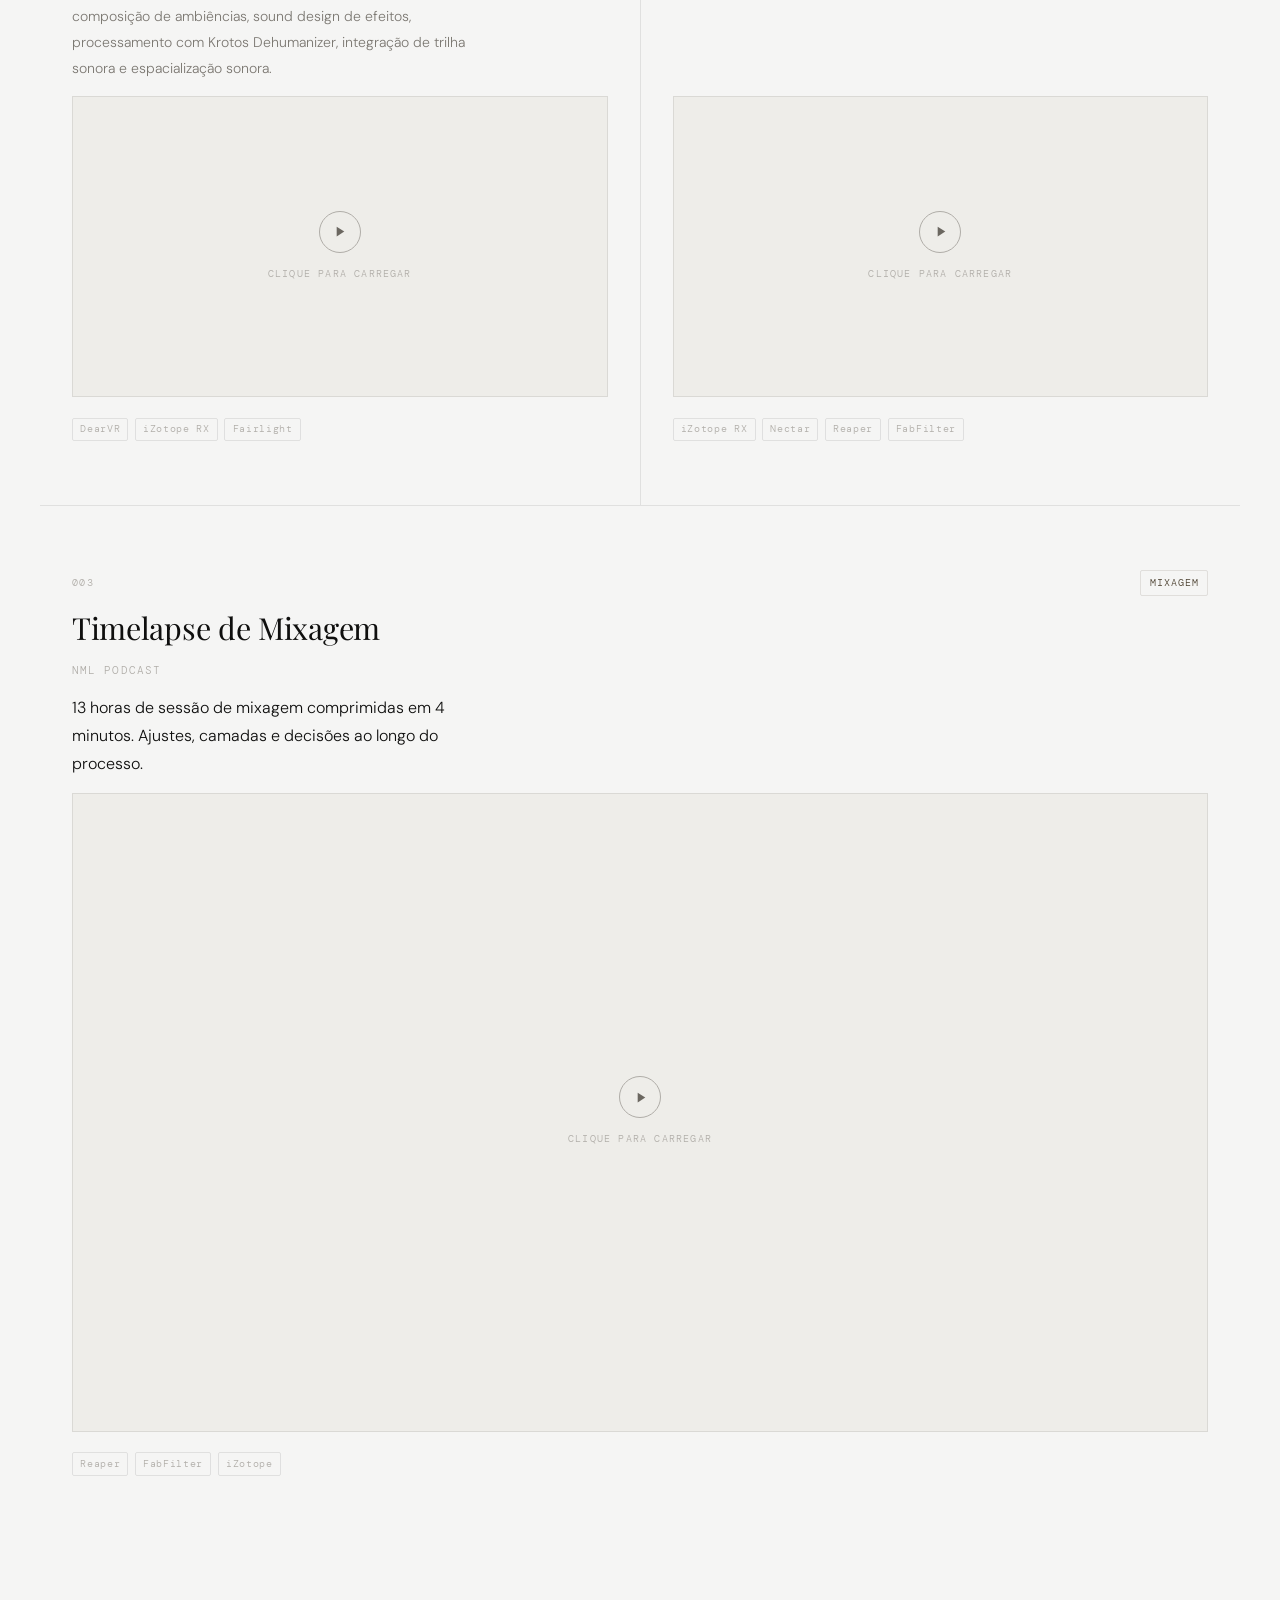
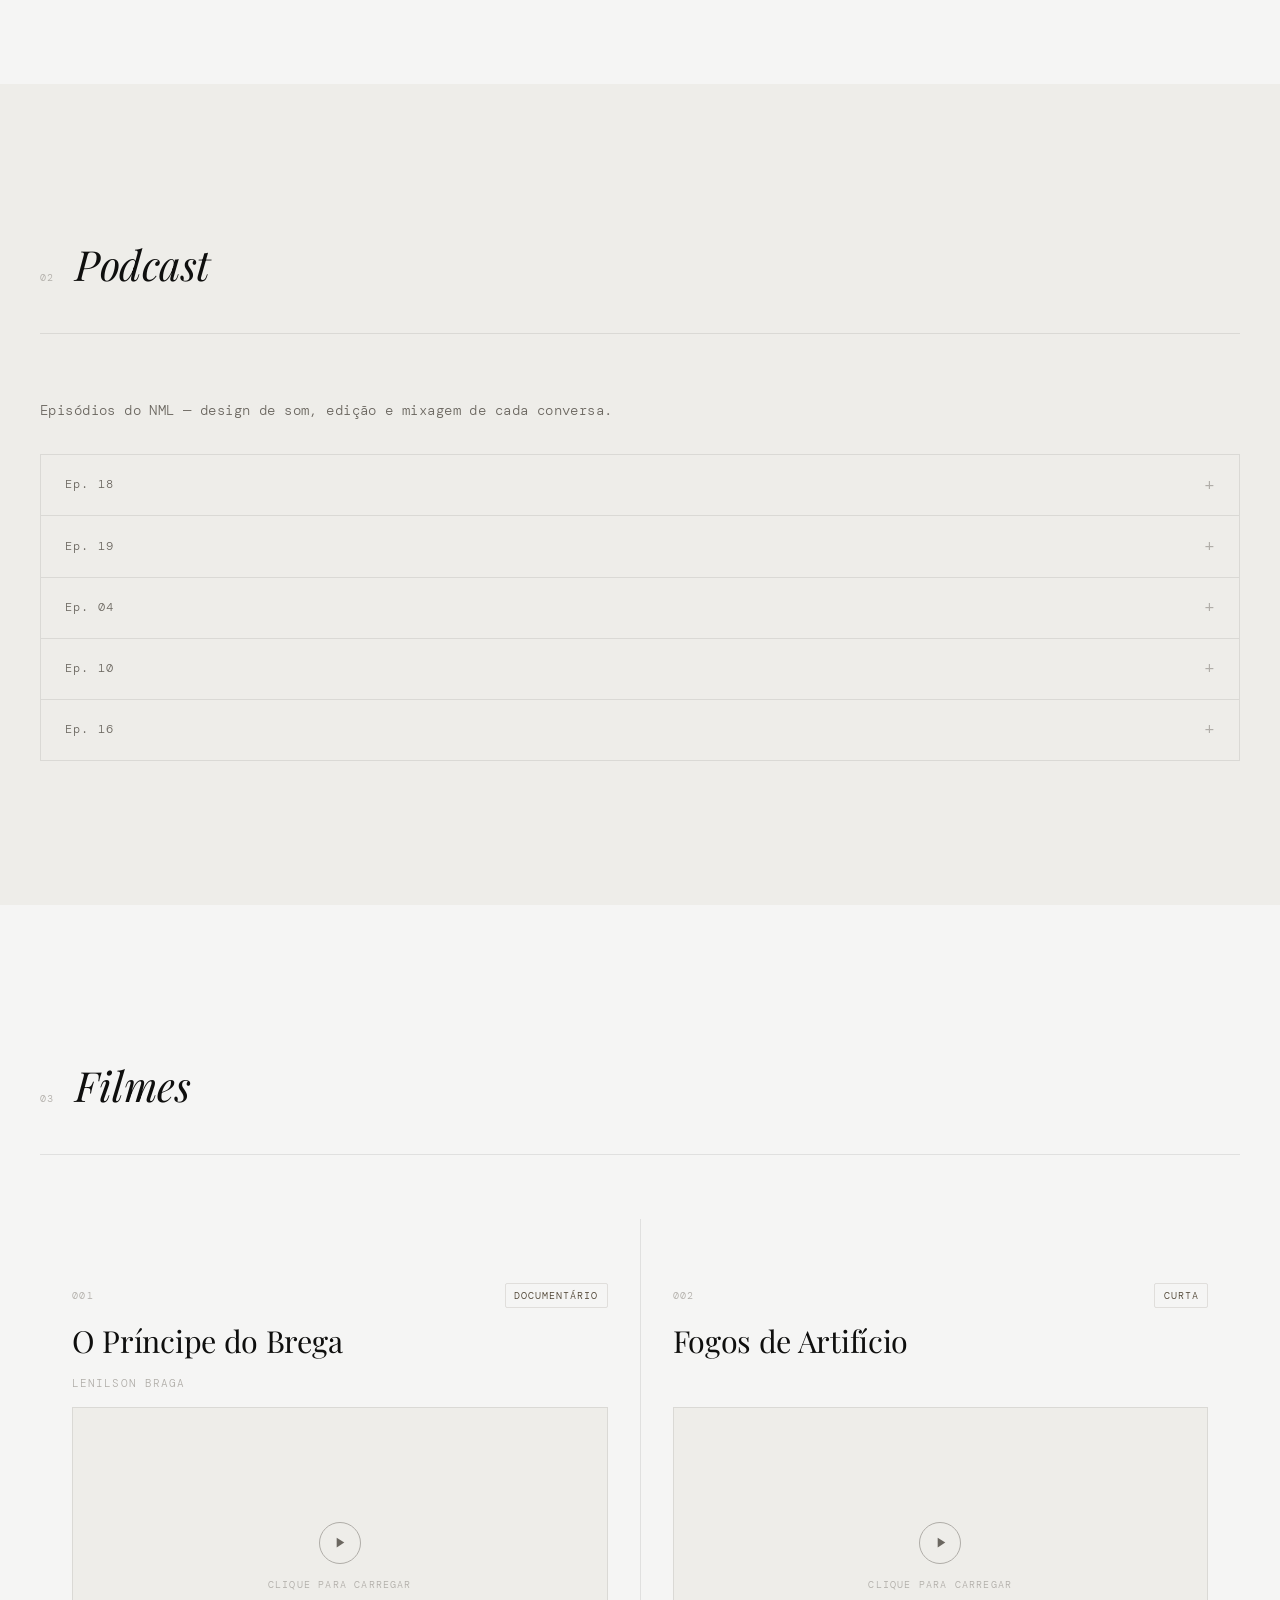
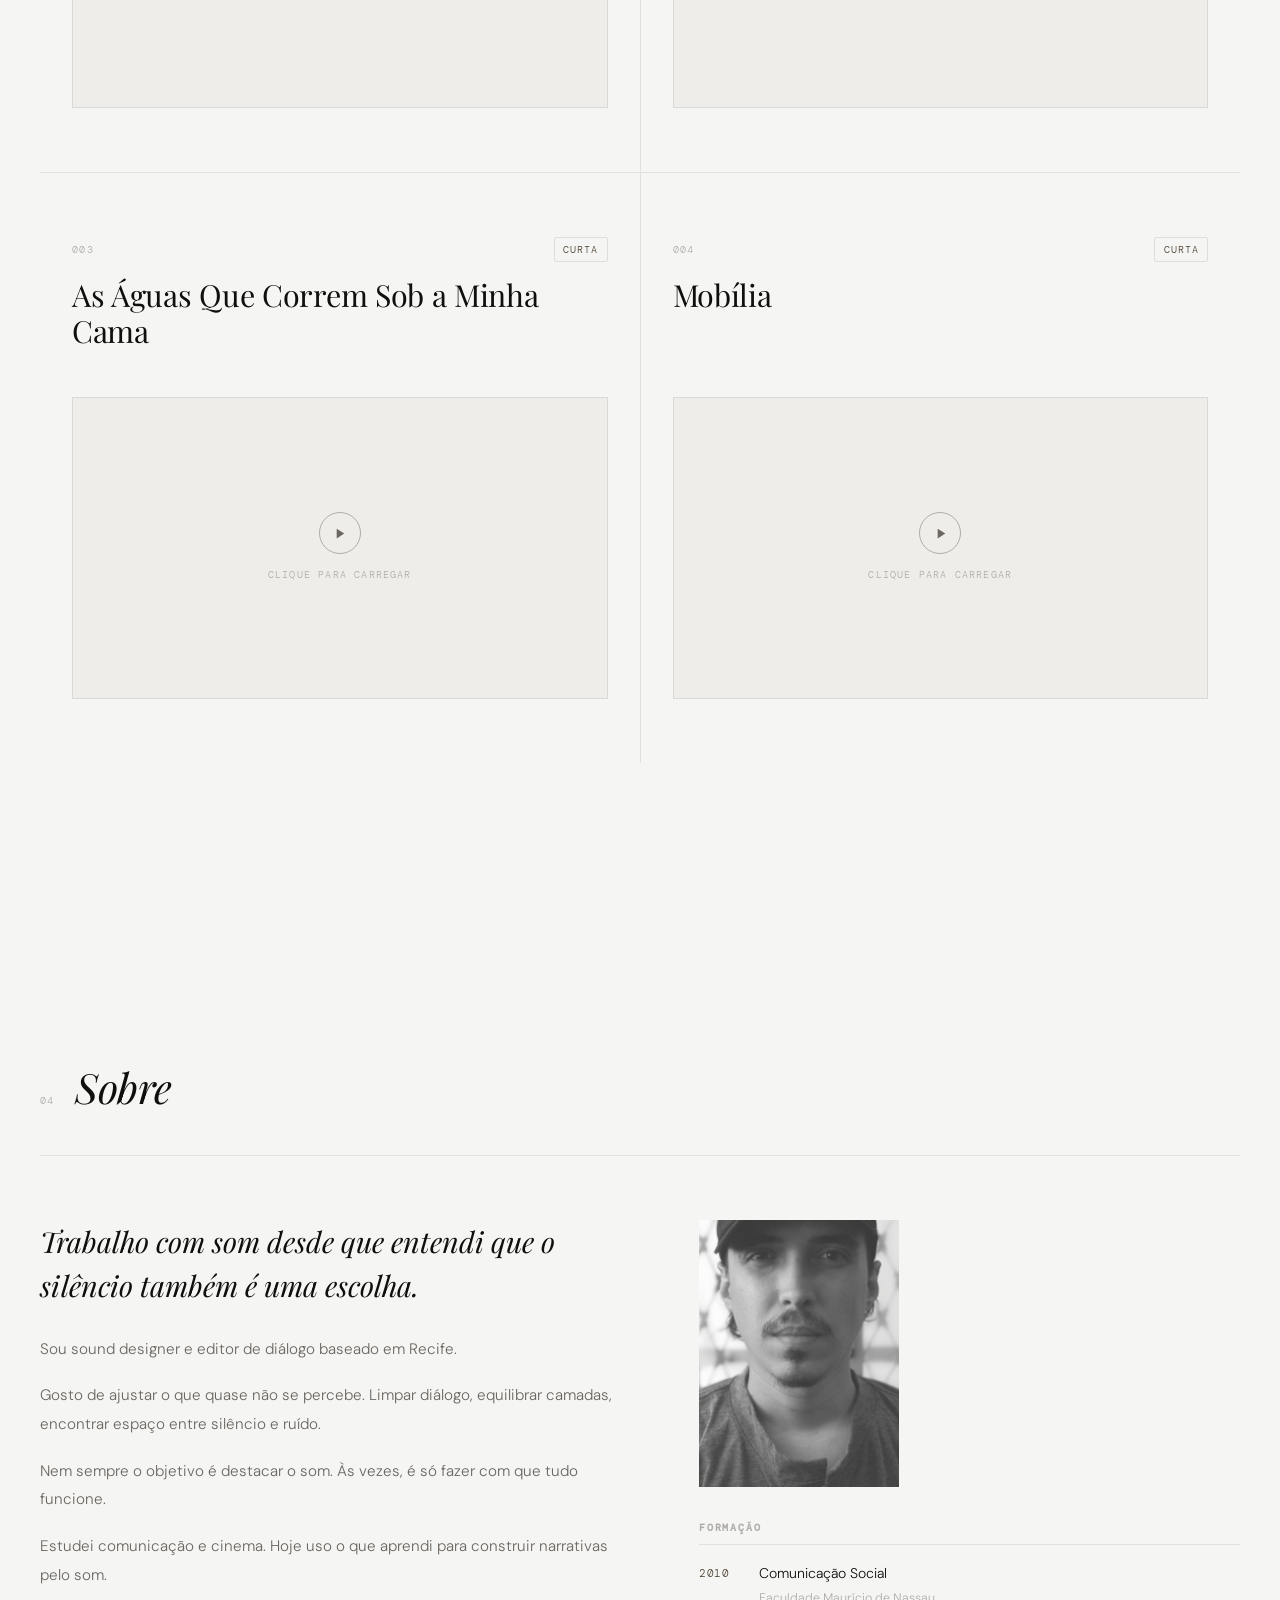
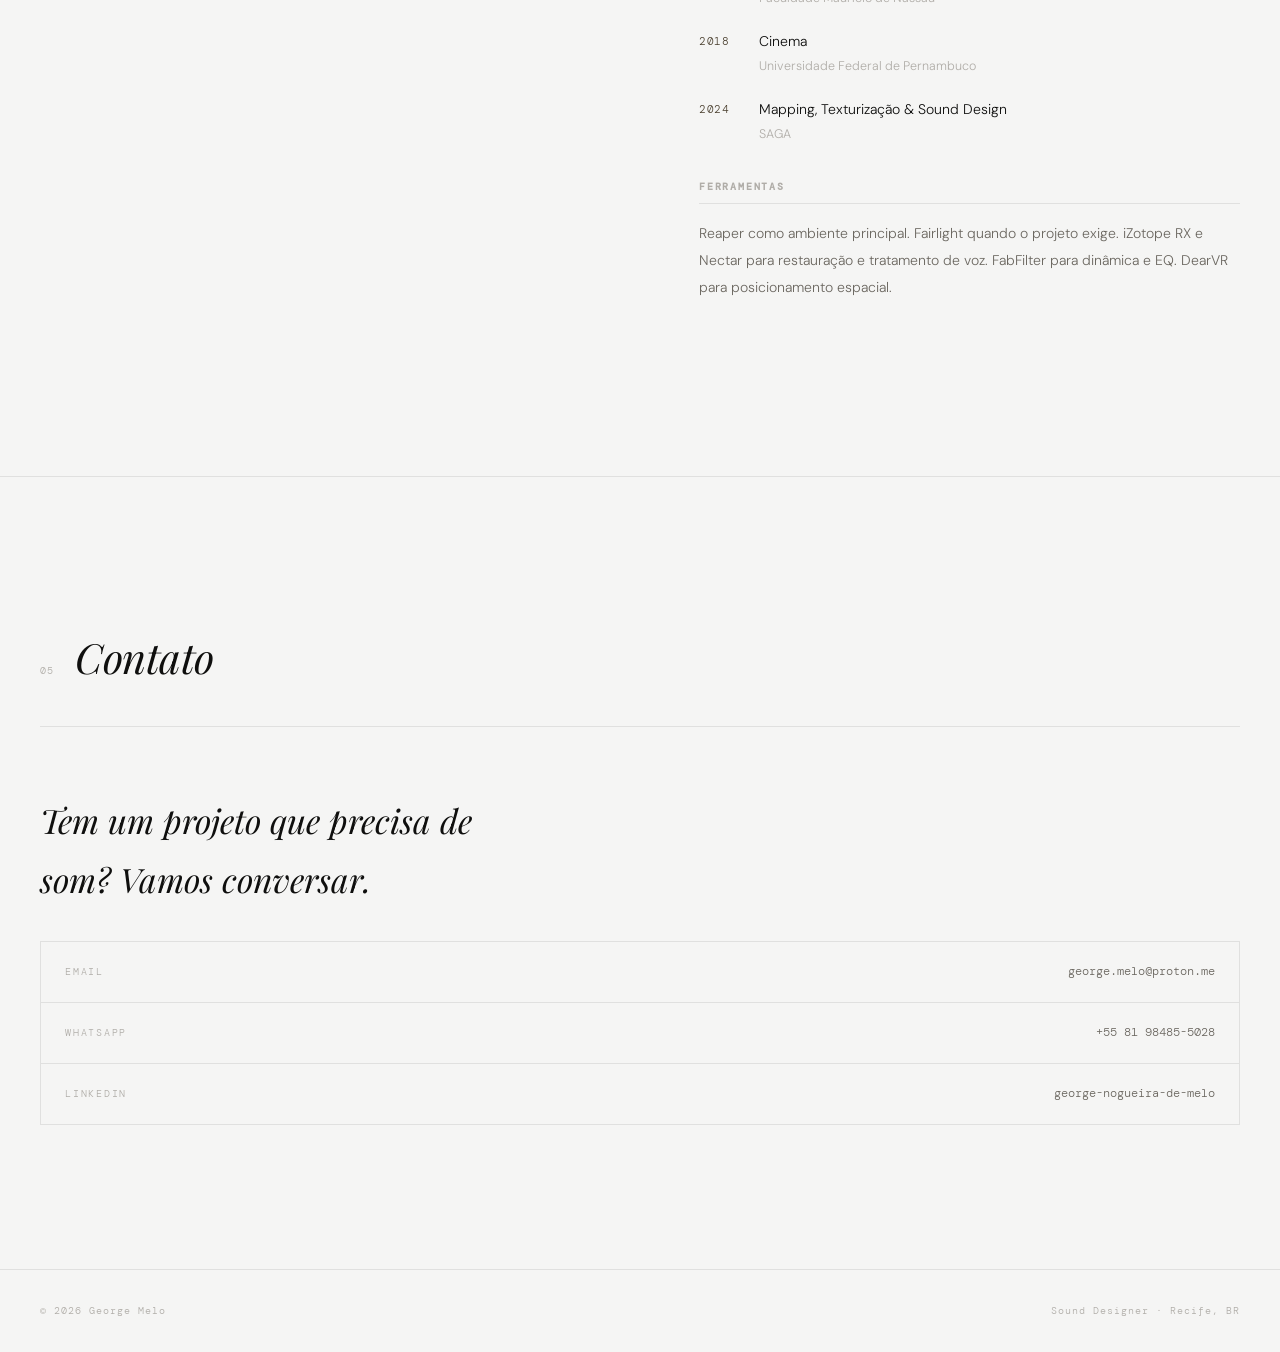
==== commit 578e7be9: "Add files via upload" ====
--- a/index.html
+++ b/index.html
@@ -70,9 +70,11 @@
         </div>
         <h3 class="project-title" data-pt="Cena Imersiva" data-en="Immersive Scene">Cena Imersiva</h3>
         <p class="project-client">NML — Episódio 10</p>
-        <p class="project-desc" data-pt="Trecho de episódio de Novo Mundo Livre, uma série de áudio actual play com um elenco principal de seis integrantes e cenas com diálogos sobrepostos e dinâmicas complexas.&#10;Cada episódio foi construído a partir de aproximadamente 12 horas de gravações brutas condensadas em uma experiência narrativa de uma hora.&#10;O trabalho de som incluiu edição de diálogos, criação e composição de ambiências, sound design de efeitos, processamento com Krotos Dehumanizer, integração de trilha sonora e espacialização sonora." data-en="Excerpt from Novo Mundo Livre, an actual play audio series featuring a six-member main cast and scenes with overlapping dialogue and complex dynamics.&#10;Each episode was built from approximately 12 hours of raw recordings condensed into a one-hour narrative experience.&#10;Sound work included dialogue editing, ambience creation and composition, sound effects design, processing with Krotos Dehumanizer, score integration, and spatial audio design.">
-          Trecho de episódio de Novo Mundo Livre, uma série de áudio actual play com um elenco principal de seis integrantes e cenas com diálogos sobrepostos e dinâmicas complexas.<br>Cada episódio foi construído a partir de aproximadamente 12 horas de gravações brutas condensadas em uma experiência narrativa de uma hora.<br>O trabalho de som incluiu edição de diálogos, criação e composição de ambiências, sound design de efeitos, processamento com Krotos Dehumanizer, integração de trilha sonora e espacialização sonora.
-        </p>
+        <div class="project-desc">
+          <p data-pt="Trecho de episódio de Novo Mundo Livre, uma série de áudio actual play com um elenco principal de seis integrantes e cenas com diálogos sobrepostos e dinâmicas complexas." data-en="Excerpt from Novo Mundo Livre, an actual play audio series featuring a six-member main cast and scenes with overlapping dialogue and complex dynamics.">Trecho de episódio de Novo Mundo Livre, uma série de áudio actual play com um elenco principal de seis integrantes e cenas com diálogos sobrepostos e dinâmicas complexas.</p>
+          <p data-pt="Cada episódio foi construído a partir de aproximadamente 12 horas de gravações brutas condensadas em uma experiência narrativa de uma hora." data-en="Each episode was built from approximately 12 hours of raw recordings condensed into a one-hour narrative experience.">Cada episódio foi construído a partir de aproximadamente 12 horas de gravações brutas condensadas em uma experiência narrativa de uma hora.</p>
+          <p data-pt="O trabalho de som incluiu edição de diálogos, criação e composição de ambiências, sound design de efeitos, processamento com Krotos Dehumanizer, integração de trilha sonora e espacialização sonora." data-en="Sound work included dialogue editing, ambience creation and composition, sound effects design, processing with Krotos Dehumanizer, score integration, and spatial audio design.">O trabalho de som incluiu edição de diálogos, criação e composição de ambiências, sound design de efeitos, processamento com Krotos Dehumanizer, integração de trilha sonora e espacialização sonora.</p>
+        </div>
         <div class="video-trigger" data-src="https://player.vimeo.com/video/1186978144?autoplay=1" data-src-en="https://player.vimeo.com/video/1191549845?title=0&byline=0&portrait=0&badge=0&autopause=0&player_id=0&app_id=58479">
           <div class="video-thumb-placeholder">
             <div class="play-icon" aria-label="Reproduzir vídeo">
@@ -97,9 +99,10 @@
         </div>
         <h3 class="project-title" data-pt="Tratamento de Diálogo" data-en="Dialogue Treatment">Tratamento de Diálogo</h3>
         <p class="project-client">Mobília</p>
-        <p class="project-desc" data-pt="Exemplo de trabalho de tratamento de diálogo realizado para o curta-metragem Mobília.&#10;Devido à forte contaminação do áudio de captação por ruídos ambientais, uma parte significativa do universo sonoro do filme precisou ser reconstruída do zero através de restauração de diálogos, Foley artesanal, reconstrução de ambiências e sound design personalizado." data-en="Example of dialogue treatment work for the short film Mobília.&#10;Due to severe environmental noise contamination in the production audio, a substantial portion of the film's sonic environment had to be reconstructed from scratch through dialogue restoration, handcrafted Foley, ambience rebuilding, and custom sound design.">
-          Exemplo de trabalho de tratamento de diálogo realizado para o curta-metragem Mobília.<br>Devido à forte contaminação do áudio de captação por ruídos ambientais, uma parte significativa do universo sonoro do filme precisou ser reconstruída do zero através de restauração de diálogos, Foley artesanal, reconstrução de ambiências e sound design personalizado.
-        </p>
+        <div class="project-desc">
+          <p data-pt="Exemplo de trabalho de tratamento de diálogo realizado para o curta-metragem Mobília." data-en="Example of dialogue treatment work for the short film Mobília.">Exemplo de trabalho de tratamento de diálogo realizado para o curta-metragem Mobília.</p>
+          <p data-pt="Devido à forte contaminação do áudio de captação por ruídos ambientais, uma parte significativa do universo sonoro do filme precisou ser reconstruída do zero através de restauração de diálogos, Foley artesanal, reconstrução de ambiências e sound design personalizado." data-en="Due to severe environmental noise contamination in the production audio, a substantial portion of the film's sonic environment had to be reconstructed from scratch through dialogue restoration, handcrafted Foley, ambience rebuilding, and custom sound design.">Devido à forte contaminação do áudio de captação por ruídos ambientais, uma parte significativa do universo sonoro do filme precisou ser reconstruída do zero através de restauração de diálogos, Foley artesanal, reconstrução de ambiências e sound design personalizado.</p>
+        </div>
         <div class="video-trigger" data-src="https://player.vimeo.com/video/1186978139?autoplay=1" data-src-en="https://player.vimeo.com/video/1191549846?title=0&byline=0&portrait=0&badge=0&autopause=0&player_id=0&app_id=58479">
           <div class="video-thumb-placeholder">
             <div class="play-icon" aria-label="Reproduzir vídeo">
--- a/styles.css
+++ b/styles.css
@@ -388,10 +388,19 @@
 }
 
 .project-desc {
+  max-width: 420px;
+}
+
+.project-desc p {
   font-size: 0.875rem;
   color: var(--text-muted);
-  line-height: 1.8;
-  max-width: 460px;
+  line-height: 1.85;
+  margin: 0 0 0.75em 0;
+  opacity: 0.88;
+}
+
+.project-desc p:last-child {
+  margin-bottom: 0;
 }
 
 .video-trigger {
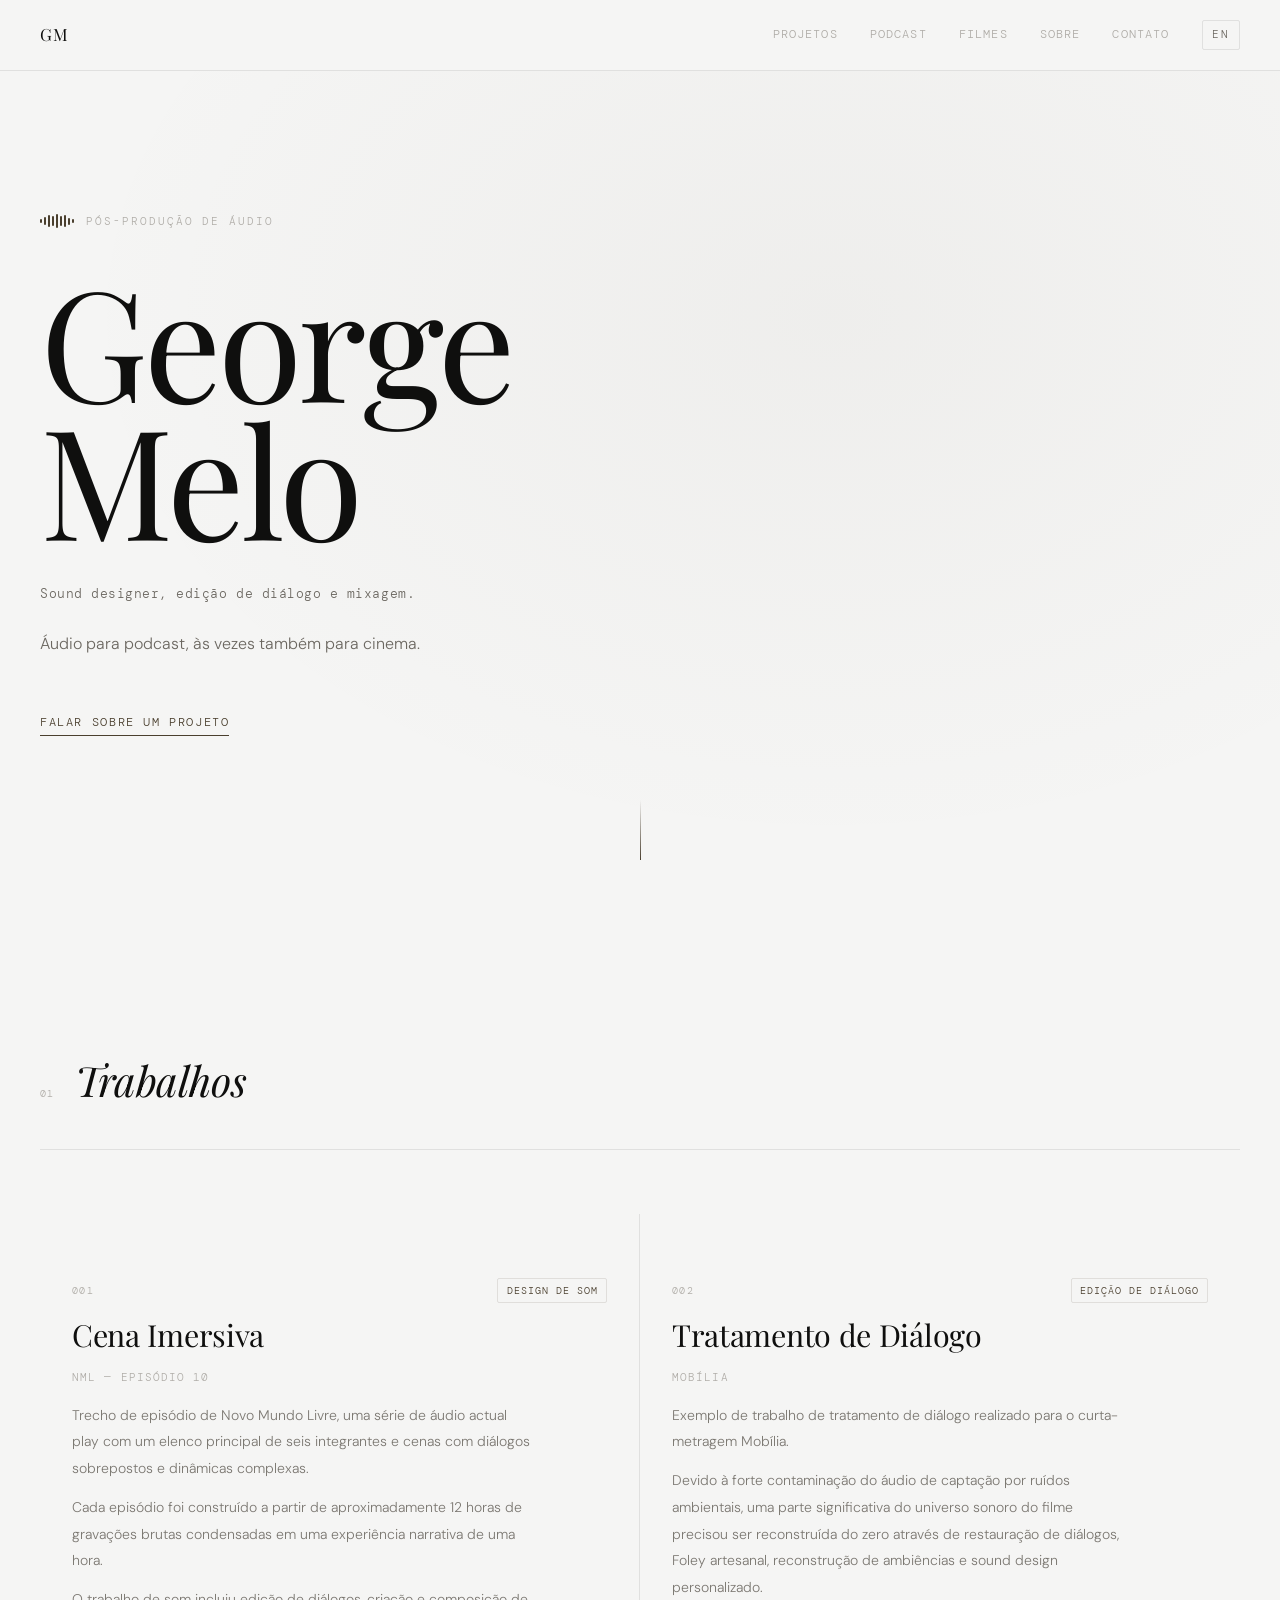
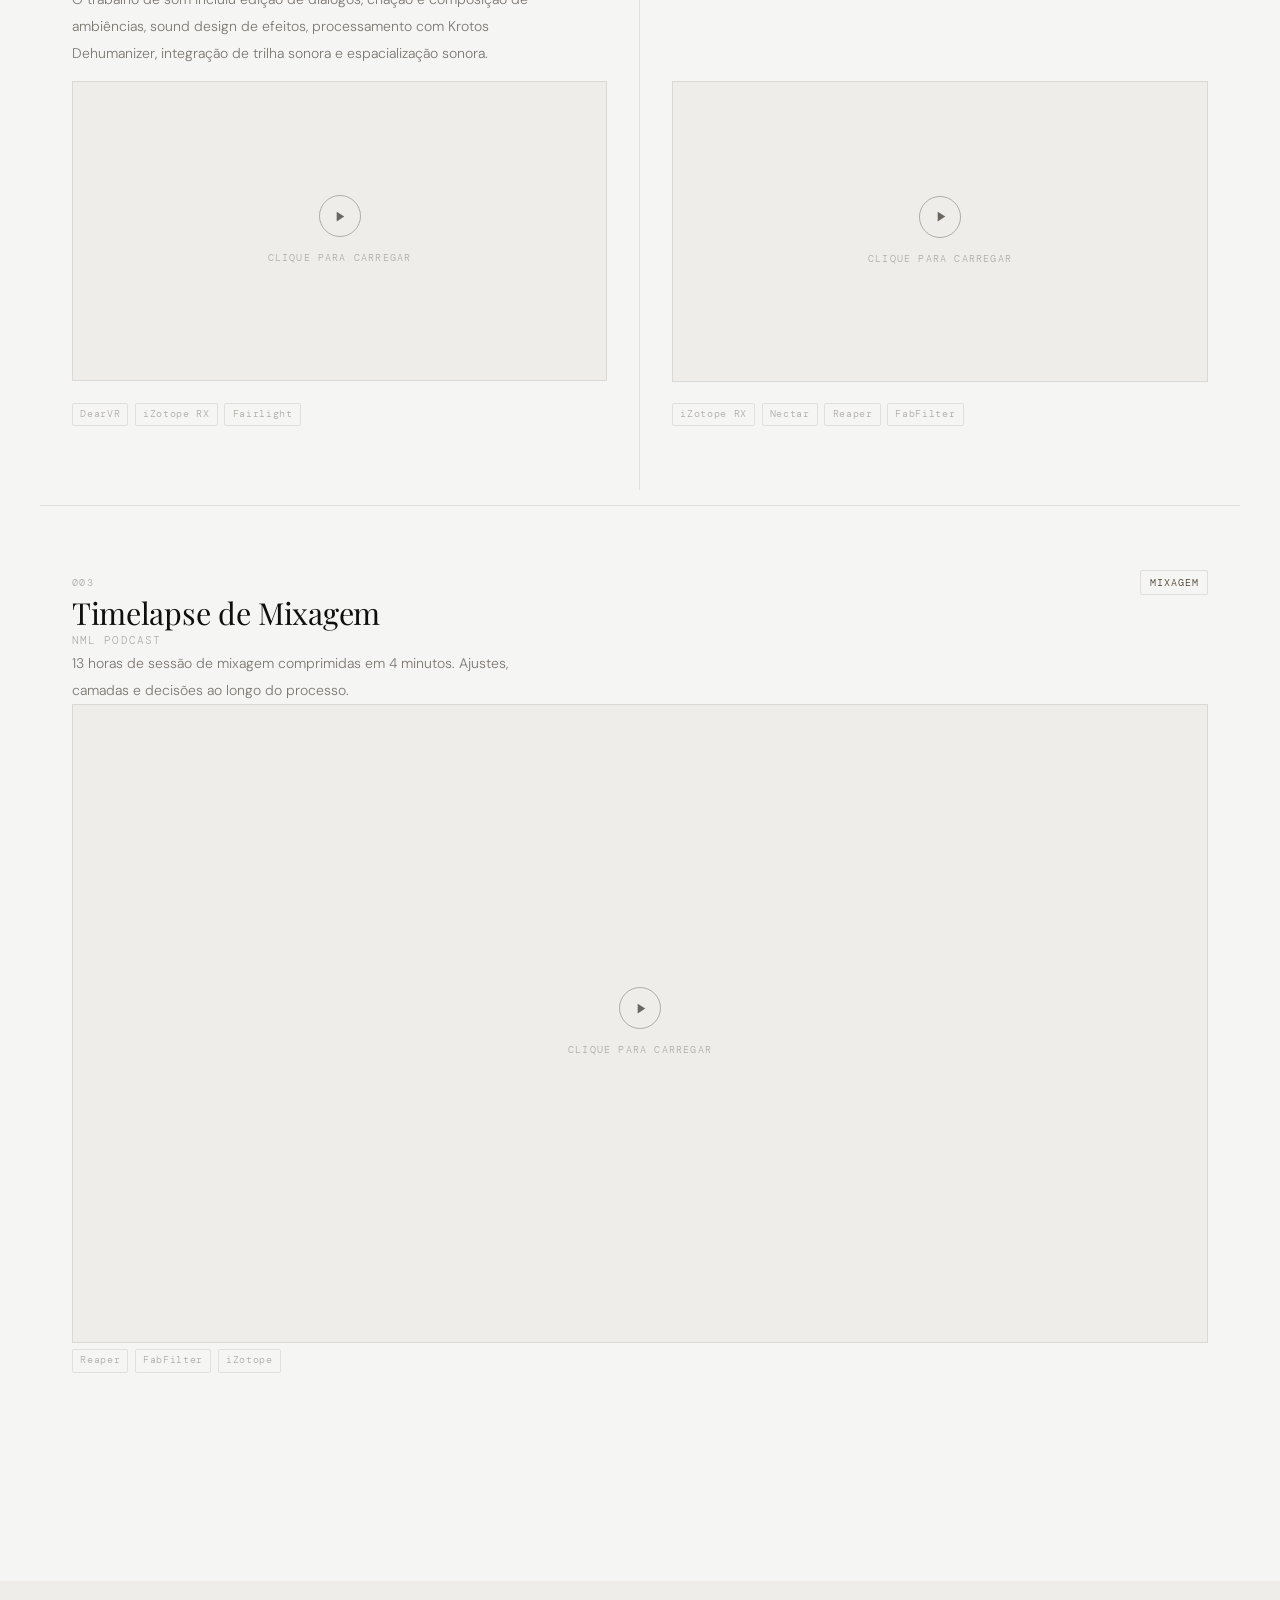
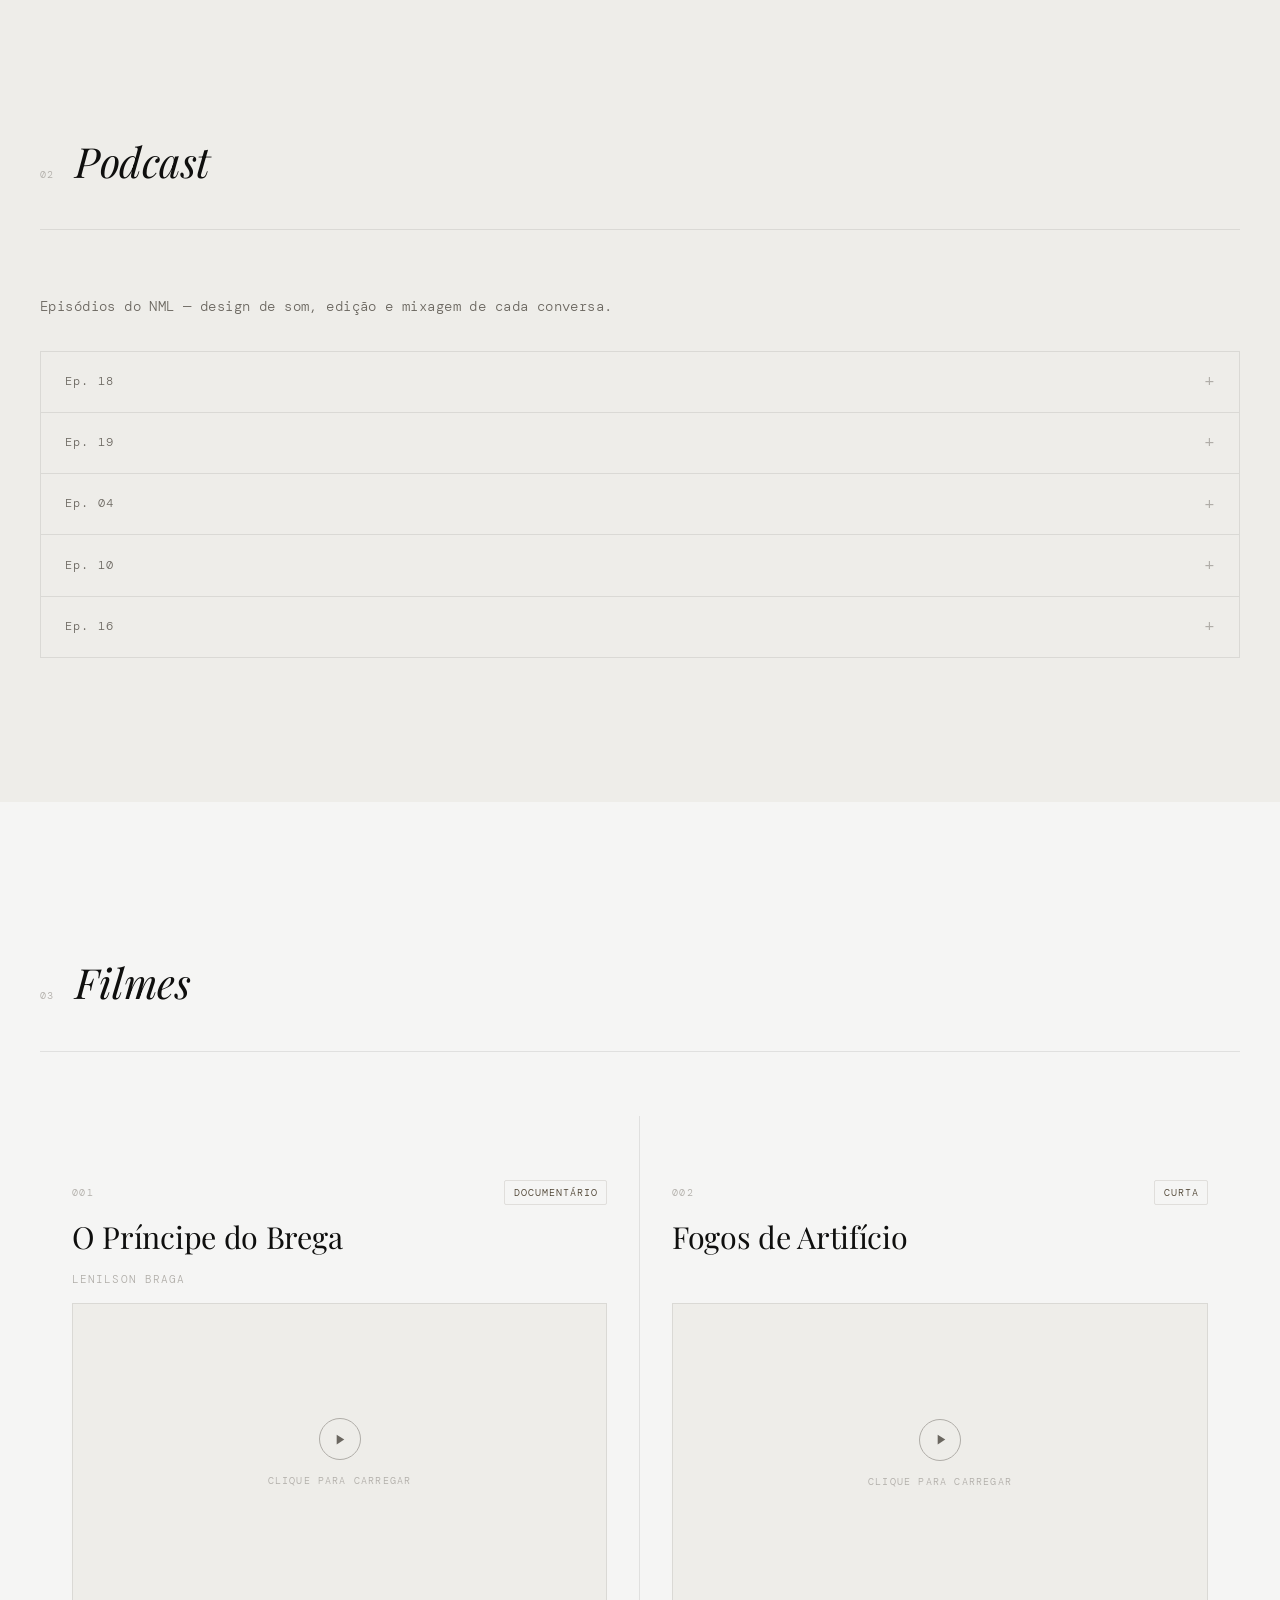
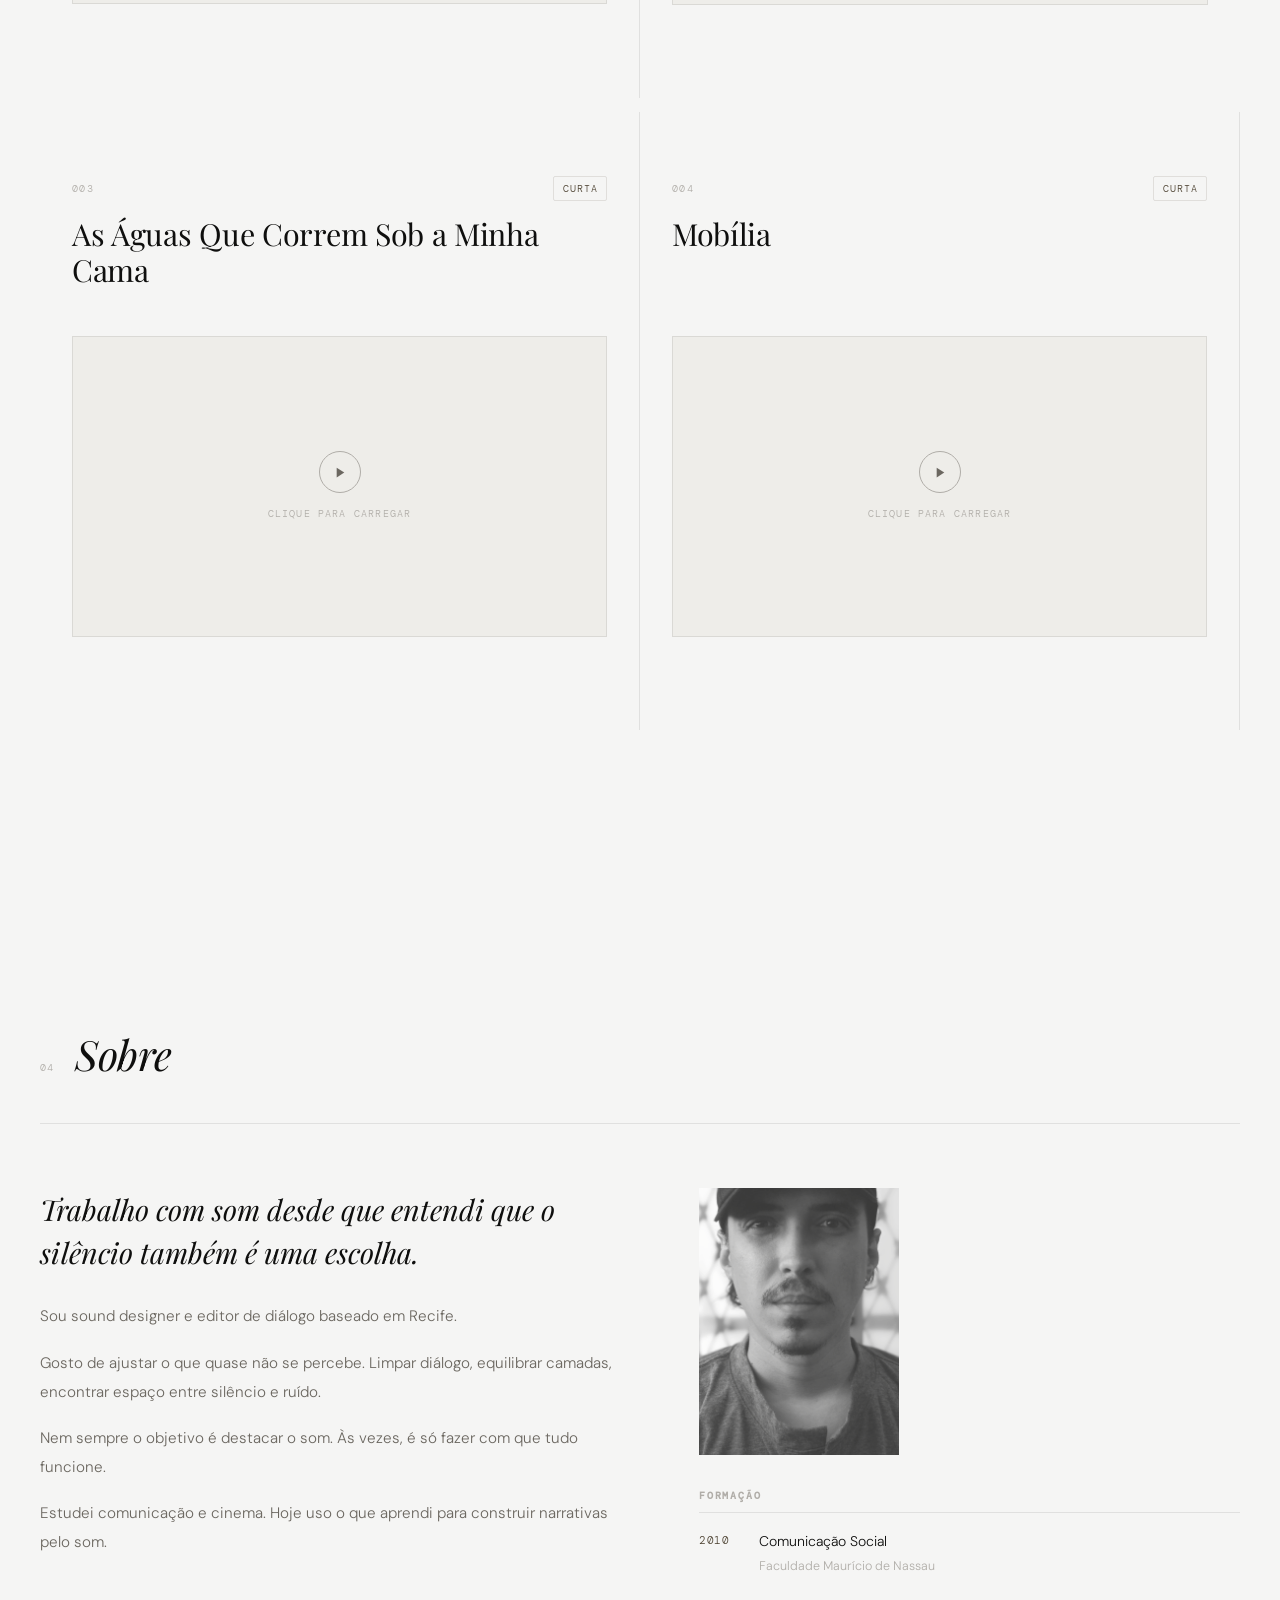
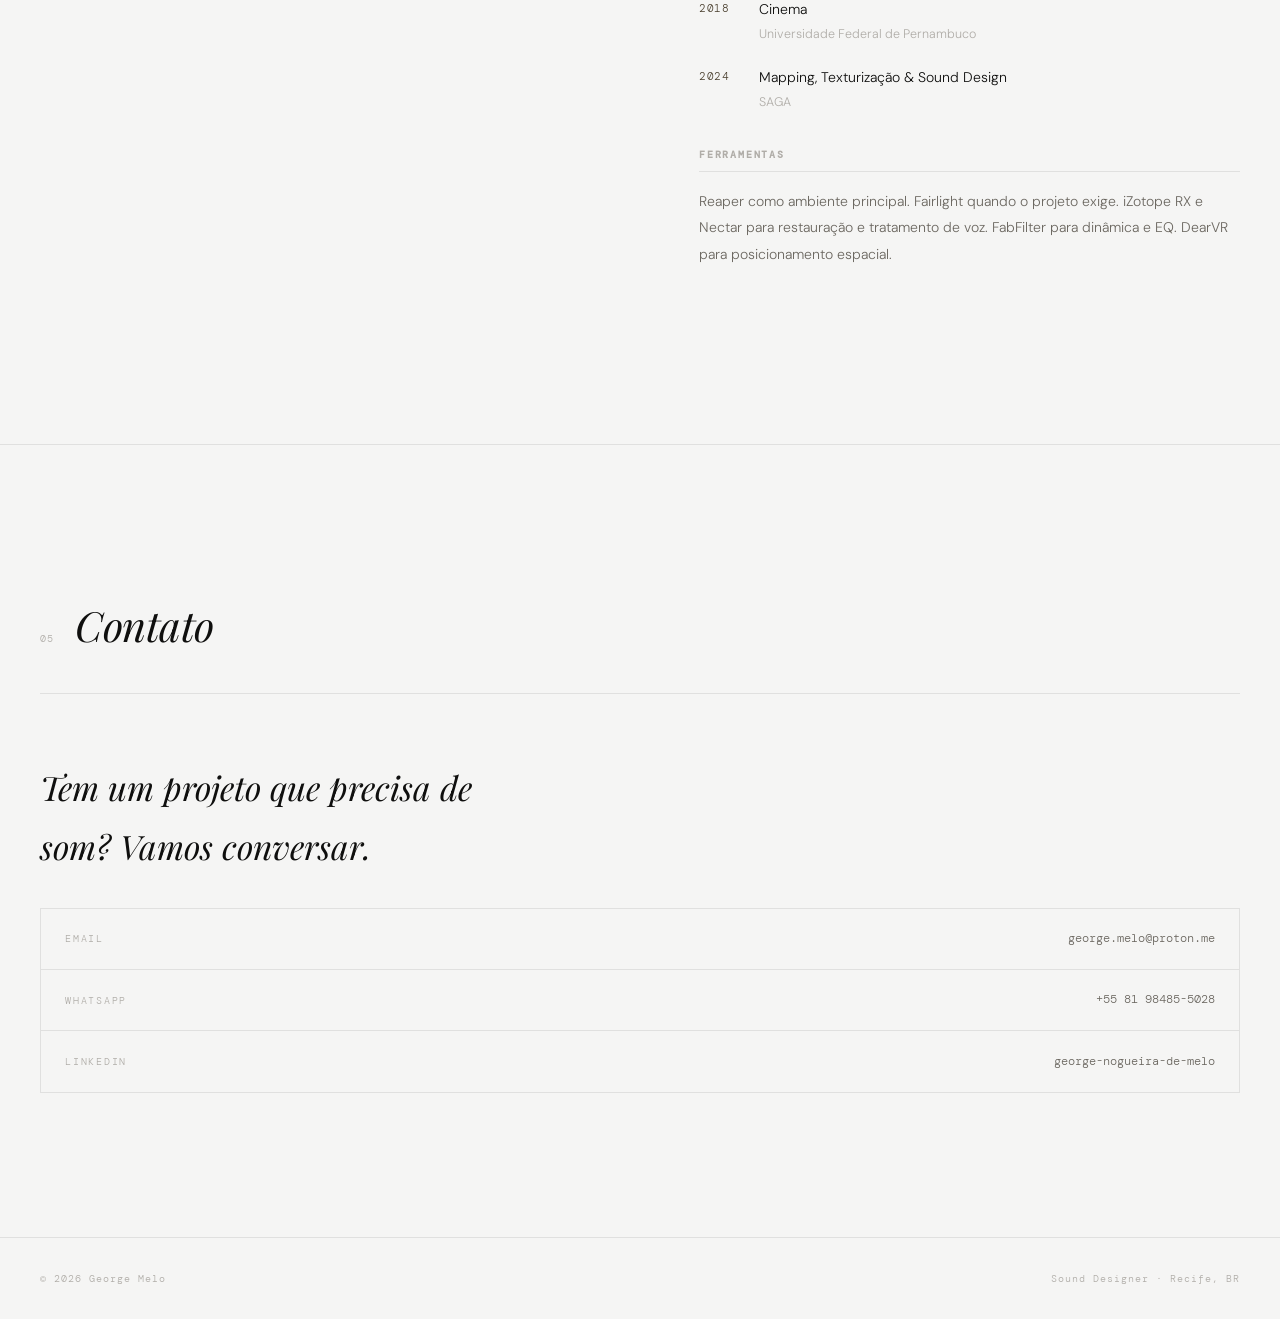
==== commit 6db89b56: "Add files via upload" ====
--- a/index.html
+++ b/index.html
@@ -127,9 +127,9 @@
         </div>
         <h3 class="project-title" data-pt="Timelapse de Mixagem" data-en="Mixing Timelapse">Timelapse de Mixagem</h3>
         <p class="project-client">NML Podcast</p>
-        <p class="project-desc" data-pt="13 horas de sessão de mixagem comprimidas em 4 minutos. Ajustes, camadas e decisões ao longo do processo." data-en="13 hours of mixing compressed into 4 minutes. Adjustments, layers and decisions throughout the process.">
-          13 horas de sessão de mixagem comprimidas em 4 minutos. Ajustes, camadas e decisões ao longo do processo.
-        </p>
+        <div class="project-desc">
+          <p data-pt="13 horas de sessão de mixagem comprimidas em 4 minutos. Ajustes, camadas e decisões ao longo do processo." data-en="13 hours of mixing compressed into 4 minutes. Adjustments, layers and decisions throughout the process.">13 horas de sessão de mixagem comprimidas em 4 minutos. Ajustes, camadas e decisões ao longo do processo.</p>
+        </div>
         <div class="video-trigger" data-src="https://player.vimeo.com/video/989617160?autoplay=1">
           <div class="video-thumb-placeholder">
             <div class="play-icon" aria-label="Reproduzir vídeo">
--- a/styles.css
+++ b/styles.css
@@ -325,17 +325,23 @@
 .projects-grid {
   display: grid;
   grid-template-columns: 1fr 1fr;
-  gap: 1px;
-  background: var(--border);
+  grid-template-rows: auto auto auto 1fr auto auto;
+  row-gap: 0.9rem;
+  column-gap: 0;
 }
 
 .project {
   background: var(--bg);
   padding: var(--space-lg) var(--space-md);
-  display: flex;
-  flex-direction: column;
-  gap: 0.9rem;
+  display: grid;
+  grid-row: span 6;
+  grid-template-rows: subgrid;
   transition: background 0.35s var(--ease);
+  border-right: 1px solid var(--border);
+}
+
+.project:nth-child(2) {
+  border-right: none;
 }
 
 .project:hover {
@@ -344,6 +350,10 @@
 
 .project--wide {
   grid-column: 1 / -1;
+  grid-row: auto;
+  grid-template-rows: auto auto auto auto auto;
+  border-right: none;
+  border-top: 1px solid var(--border);
 }
 
 .project-meta {
@@ -387,15 +397,16 @@
   text-transform: uppercase;
 }
 
-.project-desc {
-  max-width: 420px;
+div.project-desc {
+  max-width: 460px;
+  align-self: start;
 }
 
 .project-desc p {
   font-size: 0.875rem;
   color: var(--text-muted);
-  line-height: 1.85;
-  margin: 0 0 0.75em 0;
+  line-height: 1.9;
+  margin: 0 0 0.9em 0;
   opacity: 0.88;
 }
 
@@ -404,7 +415,6 @@
 }
 
 .video-trigger {
-  margin-top: auto;
   cursor: pointer;
 }
 
